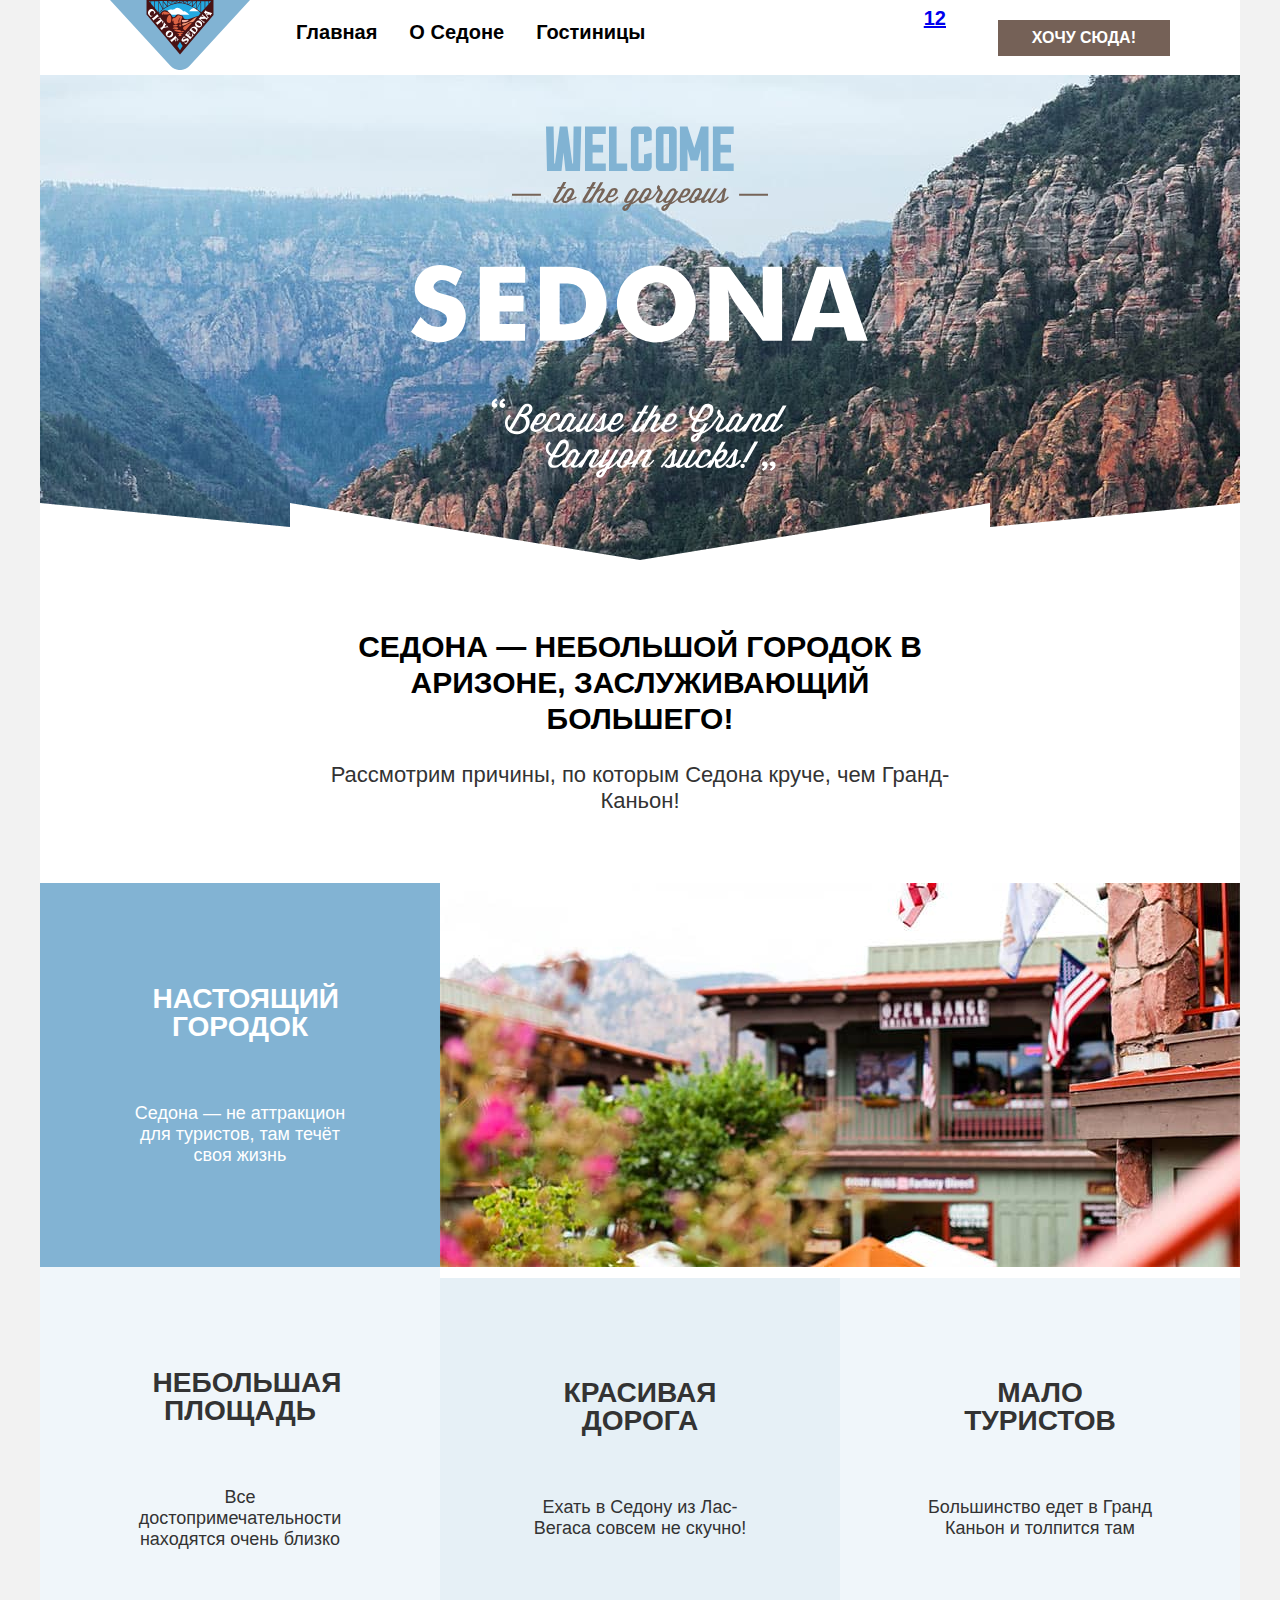
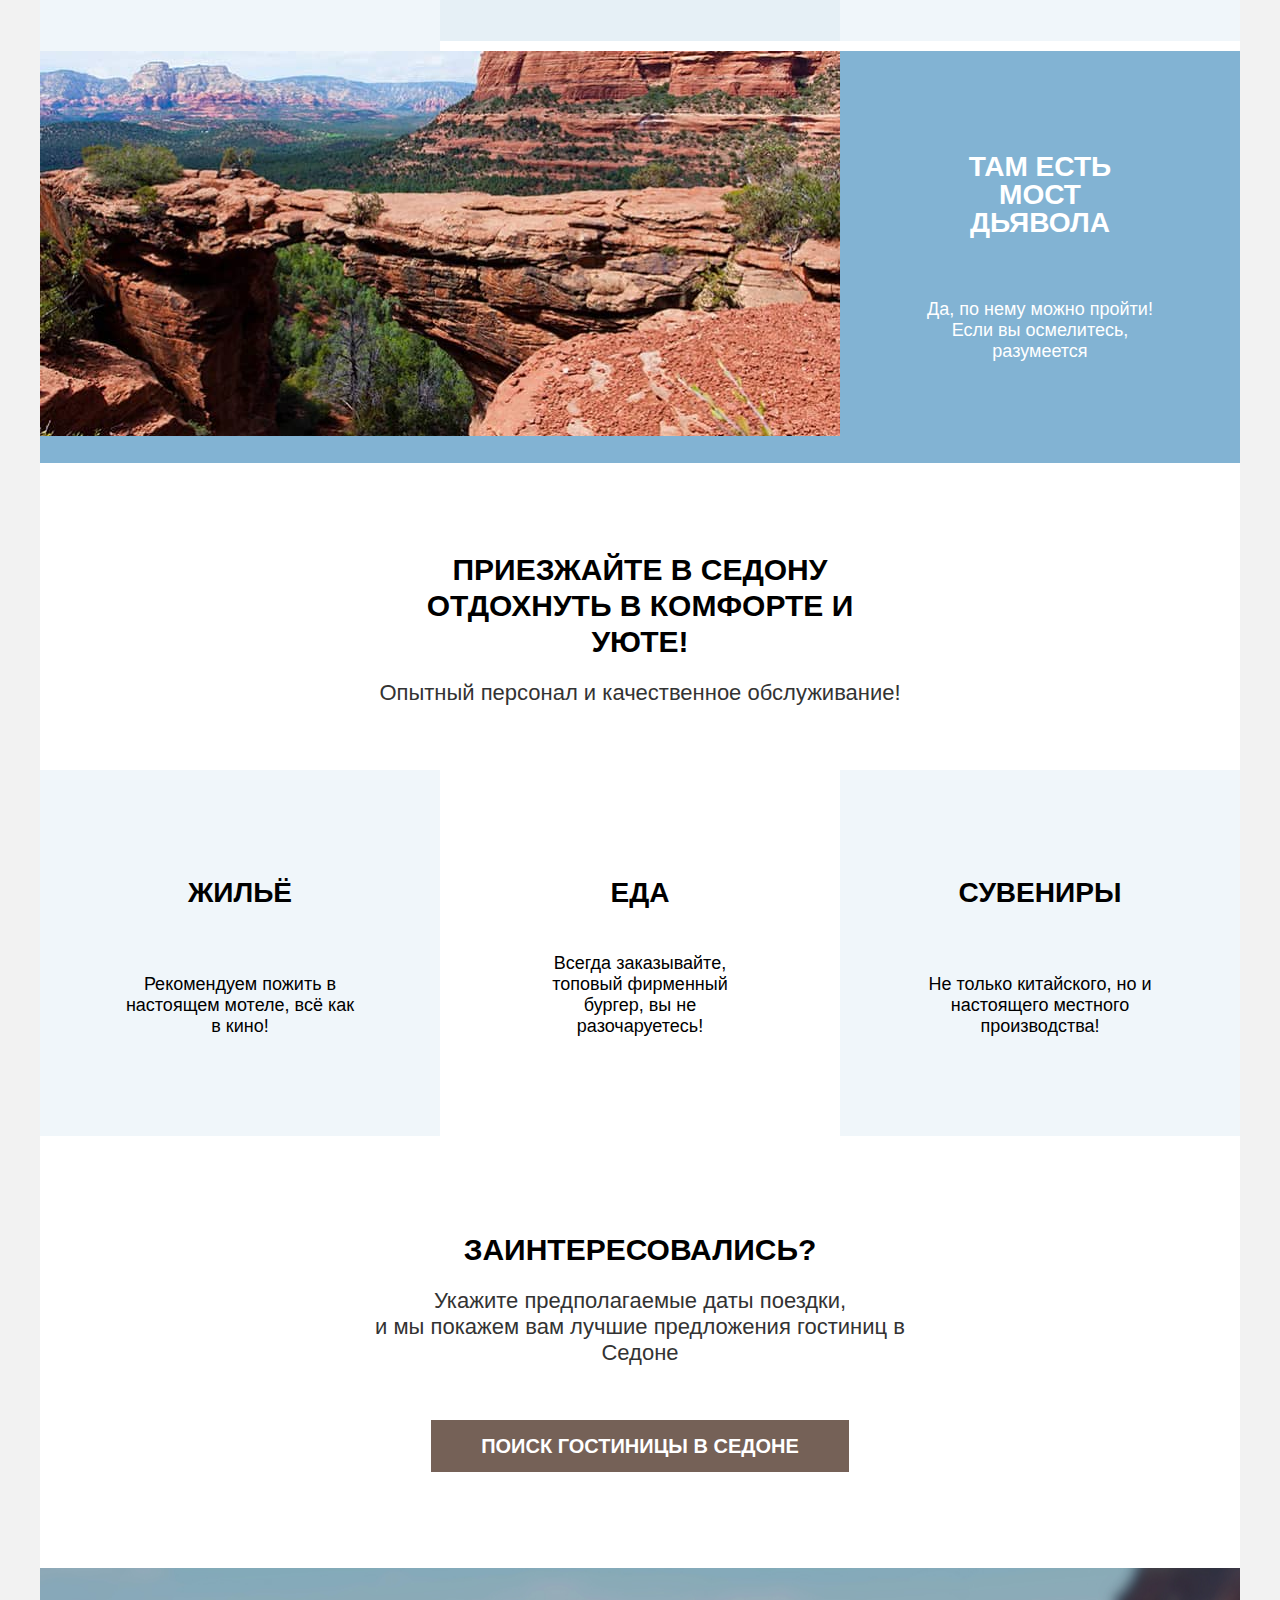
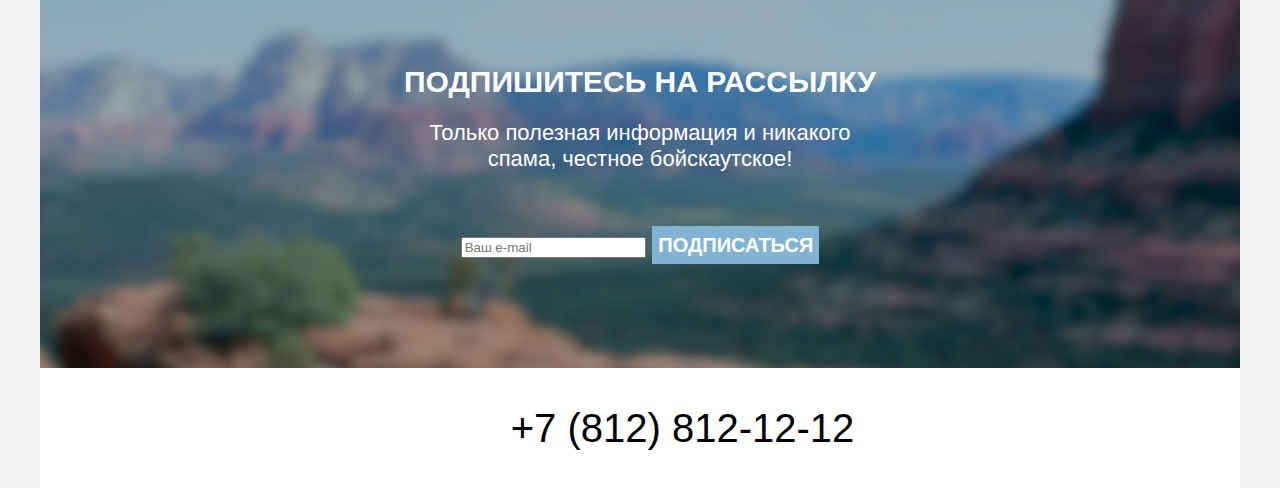
==== index.html @ e5ff4f3e "Добавляет сетки компонентов на главную страницу" ====
<!DOCTYPE html>
<html lang="ru">
  <head>
    <meta charset="utf-8">
    <title>Седона</title>
    <link rel="stylesheet" href="styles/styles.css">
  </head>
  <body>
    <div class="page-container">
      <header class="main-header" data-test="header">
        <nav class="navigation">
          <div class="pages-navigation">
            <a class="navigation-link header-logo">
              <img class="sedona-logo" src="images/logo.svg" width="140" height="70.05" alt="Логотип Седоны">
            </a>
            <ul class="navigation-list">
              <li class="navigation-item">
                <a class="navigation-link navigation-link-active">Главная</a>
              </li>
              <li class="navigation-item">
                <a class="navigation-link" href="#">О Седоне</a>
              </li>
              <li class="navigation-item">
                <a class="navigation-link navigation-link-active" href="catalog.html">Гостиницы</a>
              </li>
            </ul>
          </div>

          <div class="site-navigation">
            <div class="icons">
              <ul class="navigation-list navigation-user">
                <li cLass="navigation-item">
                  <a class="icons" href="#">
                    <span class="visually-hidden">Поиск</span>
                  </a>
                </li>
                <li cLass="navigation-item">
                  <a class="icons" href="#">
                    <span class="visually-hidden">Избранное</span>12
                  </a>
                </li>
              </ul>
            </div>

            <div class="link-button">
                <a class="navigation-link button" href="#">
                  Хочу сюда!
                </a>
            </div>
          </div>
        </nav>
      </header>

      <main class="main-container" data-test="main">
          <section class="hero" data-test="hero">
            <h1 class="visually-hidden">Сайт Седоны</h1>
            <img class="sedona-text" src="images/main-title.svg" width="458" height="352" alt="Welcome to the gorgeous Sedona, beacause the Grand Canyon sucks!">
          </section>
          <section class="advantages" data-test="advantages">
            <div class="preview">
              <h2 class="advertisement main-advertisement">Седона — небольшой городок в Аризоне, заслуживающий большего!</h2>
              <p class="article">Рассмотрим причины, по которым Седона круче, чем Гранд-Каньон!</p>
            </div>
            <ul class="advantages-list">
              <li class="advantages-list-item city-view">
                <div class="complex-block">
                    <h3>Настоящий городок</h3>
                    <p>Седона — не аттракцион для туристов, там течёт своя жизнь</p>
                </div>
                <img class="sedona-view" src="images/city-view.jpg" width="800" height="384" alt="Виды Седоны">
              </li>
              <li class="advantages-list-item square">
                  <h3>Небольшая площадь</h3>
                  <p>Все достопримечательности находятся очень близко</p>
              </li>
              <li class="advantages-list-item road">
                  <h3>Красивая дорога</h3>
                  <p>Ехать в Седону из Лас-Вегаса совсем не скучно!</p>
              </li>
              <li class="advantages-list-item tourists">
                  <h3>Мало туристов</h3>
                  <p>Большинство едет в Гранд Каньон и толпится там</p>
              </li>
              <li class="advantages-list-item devil-bridge">
                <div class="complex-block">
                  <h3>Там есть мост дьявола</h3>
                  <p>Да, по нему можно пройти! Если вы осмелитесь, разумеется</p>
                </div>
                  <img class="bridge" src="images/bridge.jpg" width="800" height="385" alt="Мост Дьявола в Седоне">
              </li>
            </ul>
          </section>

          <section class="recomendations">
            <h2 class="visually-hidden">Рекомендации</h2>
            <article class="announcement">
              <h2 class="advertisement invitation-advertisement">Приезжайте в Седону отдохнуть в комфорте и уюте!</h2>
              <p class="article">Опытный персонал и качественное обслуживание!</p>
            </article>
            <ul class="recomendations-list">
              <li class="recomendations-list-item house">
                <h3>Жильё</h3>
                <p>Рекомендуем пожить в настоящем мотеле, всё как в кино!</p>
              </li>
              <li class="recomendations-list-item food">
                <h3>Еда</h3>
                <p>Всегда заказывайте, топовый фирменный бургер, вы не разочаруетесь!</p>
              </li>
              <li class="recomendations-list-item souvenier">
                <h3>Сувениры</h3>
                <p>Не только китайского, но и настоящего местного производства!</p>
              </li>
            </ul>
          </section>
          <section class="search" data-test="search">
            <div class="hotels">
              <h2 class="advertisement hotels-advertisement">Заинтересовались?</h2>
              <p class="article hotels-article">Укажите предполагаемые даты поездки,<br>
                и мы покажем вам лучшие предложения гостиниц в Седоне</p>
            </div>
            <button class="hotels button" type="button">Поиск гостиницы в Седоне</button>
          </section>
      </main>

      <footer class="page-footer" data-test="footer">
        <div class="page-footer-container">
          <section class="main-subscription" data-test="subscribe">
              <div class="subscription-preview">
                <label for="subscribe">
                  <h2 class="action">Подпишитесь на рассылку</h2>
                  <p class="note">Только полезная информация и никакого спама, честное бойскаутское!</p>
                </label>
              </div>
              <form action="https://echo.htmlacademy.ru/" method="post">
                <input type="text" name="subscription" placeholder="Ваш e-mail" id="subscribe">
                <button class="button" type="submit">Подписаться</button>
              </form>
          </section>

          <div class="contacts-container">
            <section class="social">
              <h2 class="visually-hidden">Контакты</h2>
              <ul class="social-list">
                <li class="social-list-item">
                  <a class="social-link Vkontakte" href="https://vk.com/htmlacademy">
                    <span class="visually-hidden">Vkontakte</span>
                  </a>
                </li>
                <li class="social-list-item">
                  <a class="social-link Telegram" href="https://t.me/htmlacademy ">
                    <span class="visually-hidden">Telegram</span>
                  </a>
                </li>
                <li class="social-list-item">
                  <a class="social-link Youtube" href="https://www.youtube.com/user/htmlacademyru">
                    <span class="visually-hidden">Youtube</span>
                  </a>
                </li>
              </ul>
            </section>
            <section class="footer-contacts">
              <a class="footer-contact-phone" href="tel:+78128121212">+7 (812) 812-12-12</a>
            </section>
            <section class="logo">
              <a class="developer-logo" href="https://htmlacademy.ru/">
                <span class="visually-hidden">Переход на сайт разработчика</span>
              </a>
            </section>
          </div>
        </div>
      </footer>
    </div>
  </body>
</html>
---- styles/styles.css ----
@font-face {
    font-family: "PT Sans";
    font-style: normal;
    font-weight: 400;
    src: url(../fonts/ptsans-400.woff2);

    font-display: swap;
}

@font-face {
    font-family: "PT Sans";
    font-style: normal;
    font-weight: 700;
    src: url(../fonts/ptsans-700.woff2);

    font-display: swap;
}

html {
  height: 100%;
}

body {
    margin: 0;
    display: flex;
    flex-direction: column;
    min-height: 100%;
    font-family: "PT Sans", sans-serif;
    font-style: normal;
    font-weight: 400;
    font-size: 24px;
    line-height: 28px;

    color: #000000;
    background: #F2F2F2;
}

.visually-hidden {
  clip: rect(0 0 0 0);
  clip-path: inset(50%);
  height: 1px;
  overflow: hidden;
  position: absolute;
  white-space: nowrap;
  width: 1px;
}

.page-container {
  margin: 0 auto;
  width: 1200px;
  background-color: #FFFFFF;
}

.button {
  font-family: "PT Sans", sans-serif;

  color: #FFFFFF;
  font-size: 20px;
  line-height: 36px;
  font-weight: 700;
  font-style: normal;
  text-transform: uppercase;
  text-align: center;
  border: 0;
}

button[type="button"] {
  background-color: #756157;
  border: 0;
}

button[type="submit"] {
  background-color:#82B3D3;
  border: 0;
}

.main-header {
  font-weight: 700;
  font-size: 20px;
  line-height: 24px;
}

.navigation {
  display: flex;
  justify-content: space-between;
  padding: 0 70px;
  margin: 0;
  width: 1060px;
}

.navigation-link {
  display: block;
  padding: 20px 16px;
  color: #000000;
  text-decoration: none;
  text-align: center;
}

.pages-navigation {
  display: flex;
  justify-content: space-between;
  padding: 0;
  margin: 0;
}

.navigation-link.header-logo {
  display: block;
  padding: 0;
  margin-right: 30px;
}

.navigation-list {
  display: flex;
  justify-content: flex-start;
  flex-wrap: wrap;
  margin: 0;
  padding: 0;
  width: 450px;
  list-style-type: none;
}

.navigation-list.navigation-user {
  list-style-type: none;
  display: flex;
  justify-content: flex-end;
  flex-wrap: wrap;
  width: 176px;
  padding: 0;
  margin: 0;
}

.icons {
  min-width: 44px;
  min-height: 64px;
  padding: 0;
  margin: 0;
}

.site-navigation {
  display: flex;
  justify-content: space-between;
  align-items: center;
  width: 400px;
  padding: 0;
  margin: 0;
}

.navigation-link.button {
  display: block;
  margin: 0;
  color: #FFFFFF;
  font-size: 16px;
  line-height: 20px;
  background-color: #756157;
  padding: 8px 34px;
  list-style-type: none;
  border: 0;
}

.main-container {
  flex-grow: 1;
  margin: 0 auto;
  padding: 0;
}

.hero {
  background-color:#82B3D3;
  background: url("../images/hero-flag.png") no-repeat center bottom,
              url("../images/hero-background.jpg") no-repeat center;
  background-size: 100% auto;
  margin: 0;
  padding: 0;
  border: 0;
}

.sedona-text {
  display: block;
  padding: 51px 371px 82px;
}

.preview {
  display: flex;
  flex-direction: column;
  align-items: center;
  padding: 69px 0;
  margin: 0 auto;
  text-align: center;
}
.advertisement {
  font-size: 30px;
  font-weight: 700;
  line-height: 36px;
  text-transform: uppercase;
  text-align: center;
  display: block;
}

.main-advertisement {
  padding: 0;
  margin-top: 0;
  margin-bottom: 25px;
  width: 620px;
}

.article {
  color: #333333;
  font-size: 22px;
  line-height: 26px;
  margin: 0;
  padding: 0;
  width: 651px;
  display: block;
}


.advantages {
  margin: 0;
  padding: 0;
  text-align: center;
}

.advantages-list {
  list-style: none;
  padding: 0;
  margin: 0;
  display: flex;
  align-items: center;
  flex-wrap: wrap;
  align-content: stretch;
}

.advantages-list-item {
  display: block;
  padding: 101.5px 85px;
  width: 230px;
}

.advantages-list-item h3 {
  margin: 0 27.5px 62px;
  padding: 0;
  width: 175px;
}

.advantages-list-item p {
  margin: 0;
  padding: 0;
}

.sedona-view {
  display: block;
  margin: 0;
  padding: 0;
}

.city-view {
  display: flex;
  width: 100%;
  margin: 0;
  padding: 0;
  align-items: stretch;
}

.complex-block {
  padding: 101.5px 85px;
  width: 230px;
}

.bridge {
  display: block;
  margin: 0;
  padding: 0;
}

.devil-bridge {
  width: 100%;
  display: flex;
  flex-direction: row-reverse;
  margin: 0;
  padding: 0;
  align-items: stretch;
}

.advantages-list-item {
  color: #FFFFFF;
  background-color: #82B3D3;
}

.advantages-list-item h3,
.recomendations-list-item h3 {
  font-weight: 700;
  text-transform: uppercase;
}

.advantages-list p,
.recomendations-list p {
  font-size: 18px;
  line-height: 21px;
}

.recomendations-list {
  display: flex;
  justify-content: center;
  flex-wrap: wrap;
  padding: 0;
  margin: 0;
  list-style-type: none;
  text-align: center;
}

.recomendations-list-item {
  display: flex;
  flex-direction: column;
  justify-content: space-between;
  width: 230px;
  padding: 81px 85px;
  margin: 0 auto;
}

.square,
.tourists {
  background-color: rgba(131, 179, 211, 0.12);
  color: #333333;
}

.road {
  background-color: rgba(131, 179, 211, 0.2);
  color: #333333;
}

.announcement,
.search {
  text-align: center;
}

 .recomendations .announcement {
  display: flex;
  flex-direction: column;
  align-items: center;
  padding: 64px 0;
  margin: 0;
 }

 .invitation-advertisement {
  width: 505px;
  margin-bottom: 20px;
 }


.house,
.souvenier {
  background: rgba(131, 179, 211, 0.12);
}

.search {
  display: flex;
  flex-wrap: wrap;
  flex-direction: column;
  align-items: center;
  width: 592px;
  padding: 96px 304px;
  margin: 0;
}

.hotels {
  display: flex;
  flex-wrap: wrap;
  flex-direction: column;
  justify-content: space-between;
  align-items: center;
  margin-bottom: 54px;
}

.hotels-advertisement {
  margin: 0 0 20px;
  padding: 0;
}

.hotels-article {
  width: 592px;
}

.hotels.button {
  display: block;
  padding: 8px 50px;
  margin: 0;
  border: 0;
}

input ::placeholder {
  font-size: 18px;
  line-height: 24px;
  opacity: 60%;
}

.social-link,
.developer-logo {
  color: #000000;
  text-decoration: none;
}

.main-subscription {
  color: #FFFFFF;
  text-align: center;
  background-image: url(../images/subscribe.jpg);
  background-size: 100% auto;
  background-color: #82B3D3;
    background-position: center;
    background-repeat: no-repeat;
    background-attachment: scroll;
  display: flex;
  flex-direction: column;
  justify-content: space-between;
  align-items: center;
  padding: 96px 258px 104px;
  width: 684px;
}

.subscription-preview {
  width: 475px;
  display: flex;
  flex-direction: column;
  align-items: center;
  justify-content: space-between;
  padding: 0;
  margin-bottom: 54px;
}

.main-subscription .action {
  font-size: 30px;
  font-weight: 700;
  line-height: 36px;
  text-transform: uppercase;
  margin-top: 0;
  margin-bottom: 20px;
  padding: 0;
}

.main-subscription .note {
  font-size: 22px;
  line-height: 26px;
  margin: 0;
  padding: 0;
}

.contacts-container {
  display: flex;
  justify-content: space-between;
  align-items: center;
  width: 1060px;
  padding: 0;
  margin: 40px 70px;
}

.social-list-item {
  min-width: 47.33px;
  min-height: 40px;
}

.social-list {
  list-style-type: none;
  display: flex;
  width: 200px;
  justify-content: flex-start;
  padding: 0;
  margin: 0;
}

.footer-contact-phone {
  color: #000000;
  text-decoration: none;
  font-size: 40px;
  line-height: 40px;
  text-align: center;
}

.developer-logo {
  display: block;
  min-width: 115px;
  min-height: 33px;
  margin: 0;
  padding: 0;
  list-style-type: none;
}

.main-head {
  background-image: url(../images/filters.jpg);
  background-size: 100% auto;
    background-position: center;
    background-repeat: no-repeat;
    background-attachment: scroll;
  background-color: #82B3D3;
  color: #FFFFFF;
}

.content {
  margin: 35px 70px 70px 70px;
}

.catalog-title {
font-weight: 700;
font-size: 60px;
line-height: 78px;
}

.breadcrumbs-link {
  color:#FFFFFF;
  font-size: 16px;
  line-height: 21px;
  text-decoration: none;
}

.general-filters-container {
  display: flex;
  flex-direction: row;
  margin: 0;
  padding: 0;
  justify-content: space-between;
  flex-wrap: wrap;
}

.filters-container {
  display: flex;
  flex-direction: row;
  margin: 0;
  padding: 0;
  justify-content: space-between;
  flex-wrap: wrap;
}

.infrastructure,
.house-filter {
  width: 150.43px;
}

.costs {
  width: 549px;
}

.costs-filter {
  width: 288px;
  display: flex;
  flex-direction: column;
  align-items: start;
}

.catalog-filter-title {
  font-weight: 700;
  font-size: 20px;
  line-height: 24px;
  text-align: left;
}

.checkbox-list,
.radio-list {
  font-size: 18px;
  line-height: 23px;
}

.cost {
  font-weight: 700;
  font-size: 18px;
  line-height: 24px;
}

.filter-buttons {
  width: 191px;
  display: flex;
  flex-direction: column;
  padding: 32px;
}

.button.apply {
  background-color: #82B3D3;
}

.button [type="reset"] {
  border: none;
  background: transparent;
}

.catalog-header-container {
  width: 1060px;
  display: flex;
  justify-content: space-between;
  margin: 0 auto;
}

.sorting-container {
  display: flex;
  width: 522px;
  justify-content: space-between;
}

.sorting {
  font-size: 18px;
  line-height: 21px;
}

.sorting-view-button button {
  background-color:#FFFFFF;
}

.product-card-container {
  width: 1060px;
  margin: 0 auto;
}

.product-card {
  width: 340;
  border: #E6E6E6 solid 1px;
}

.product-list {
 display: flex;
 justify-content: space-between;
 flex-wrap: wrap;
 margin: 0 auto;
}

.pagination {
  list-style: none;
  width: 1060px;
  margin: 0 auto;
  display: flex;
  justify-content: flex-start;
}

.pagination-item {
  width: 60px;
  margin-right: 8px;
}

.product-card-title {
  font-weight: 700;
  font-size: 24px;
  line-height: 28px;
  text-align: left;
}

.type {
  color:#333333;
  font-size: 18px;
  line-height: 21px;
  text-align: left;
}

.hotel-cost {
  color:#333333;
  font-size: 18px;
  line-height: 21px;
  text-align: right;
}

.favorite {
  color:#FFFFFF;
  font-weight: inherit;
  font-size: 16px;
  line-height: 20px;
  background-color: #82B3D3;
}

.favorite.added {
  background-color: #7DB54F;
}

.product-card .more {
  color:#FFFFFF;
  text-decoration: none;
  font-weight: inherit;
  font-size: 16px;
  line-height: 20px;
  background-color: #756157;
}

.rating {
  color:#333333;
  font-size: 16px;
  line-height: 20px;
  background-color: #F2F2F2;
}

.pagination {
  background:#FFFFFF;
}

.pagination-link {
  color: #ffffff;
  background-color: #82B3D3;
  text-decoration: none;
  font-size: 20px;
  line-height: 36px;
  font-weight: 700;
}

.pagination-current,
.pagination-link.disabled {
  color:#000000;
  background: #F2F2F2;
}

.main-subscription.catalog {
  background-image: none;
  background-color: inherit;
  color: #000000;
}
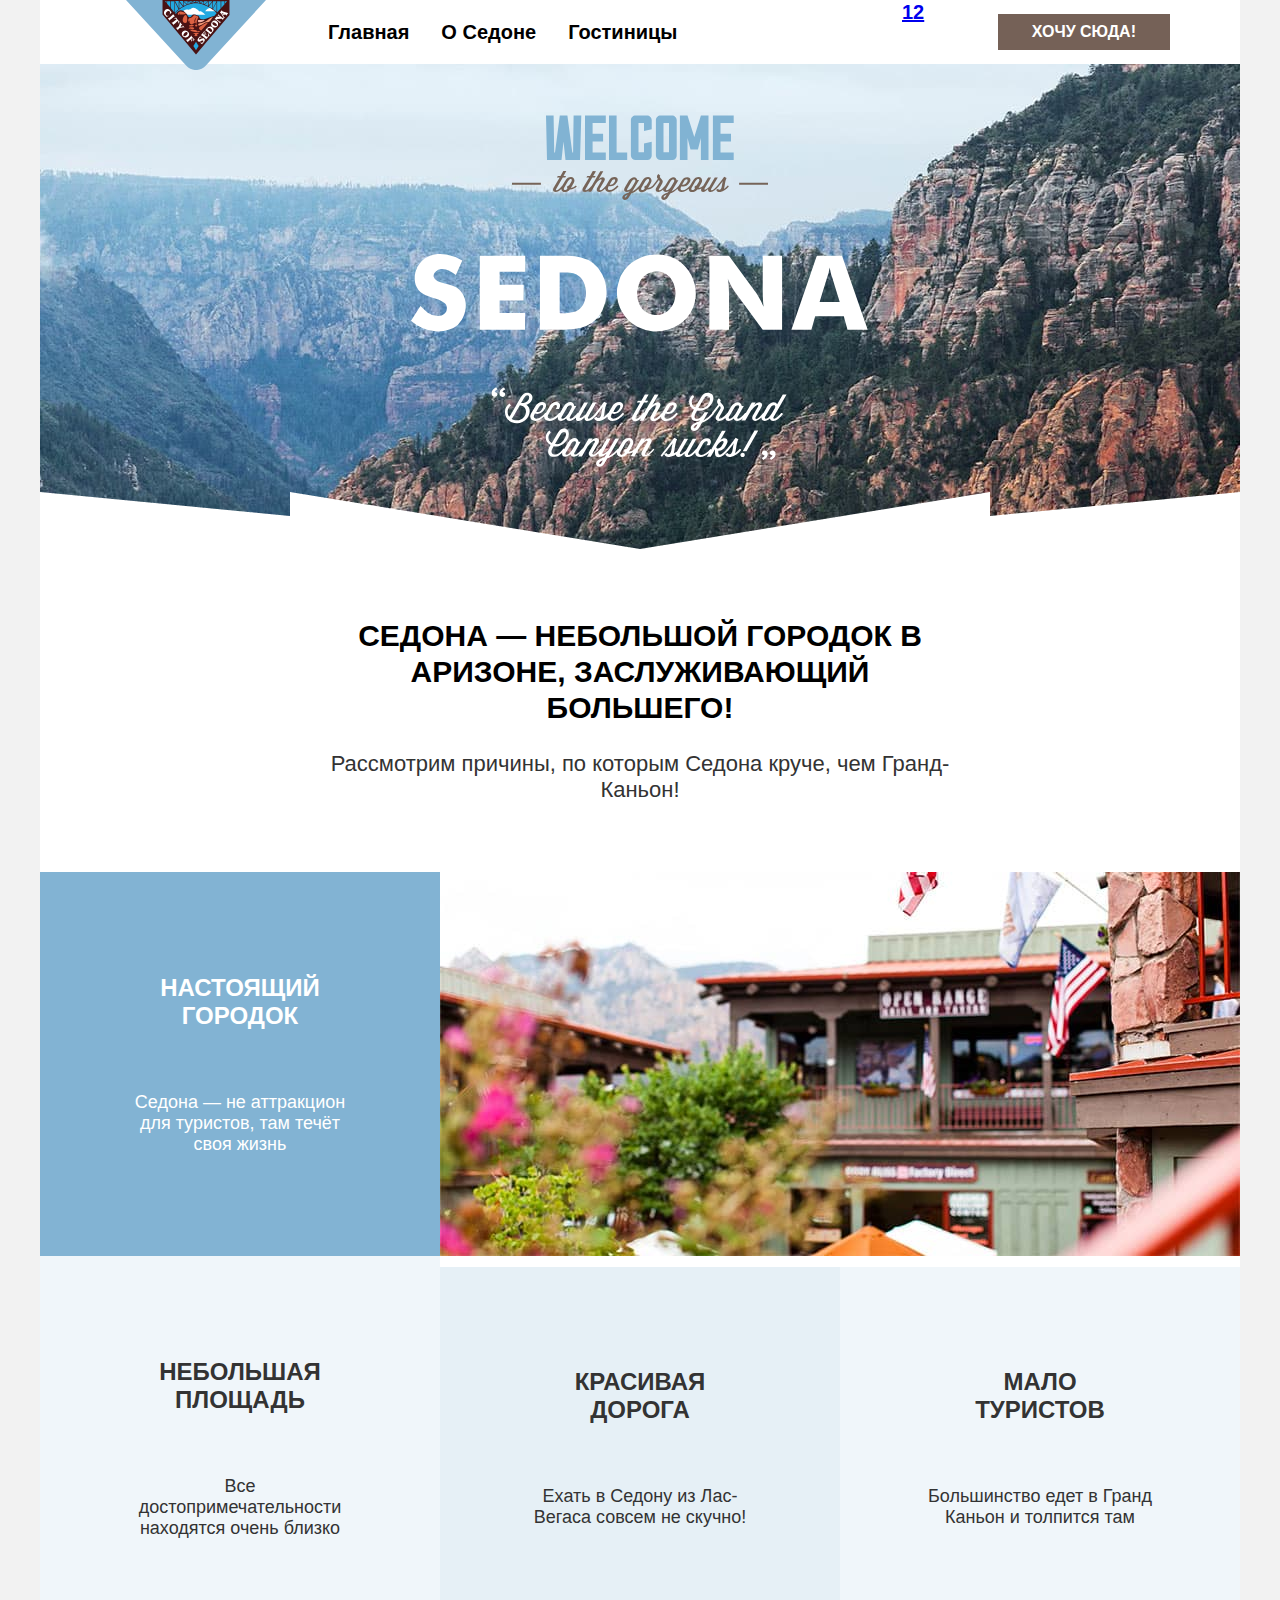
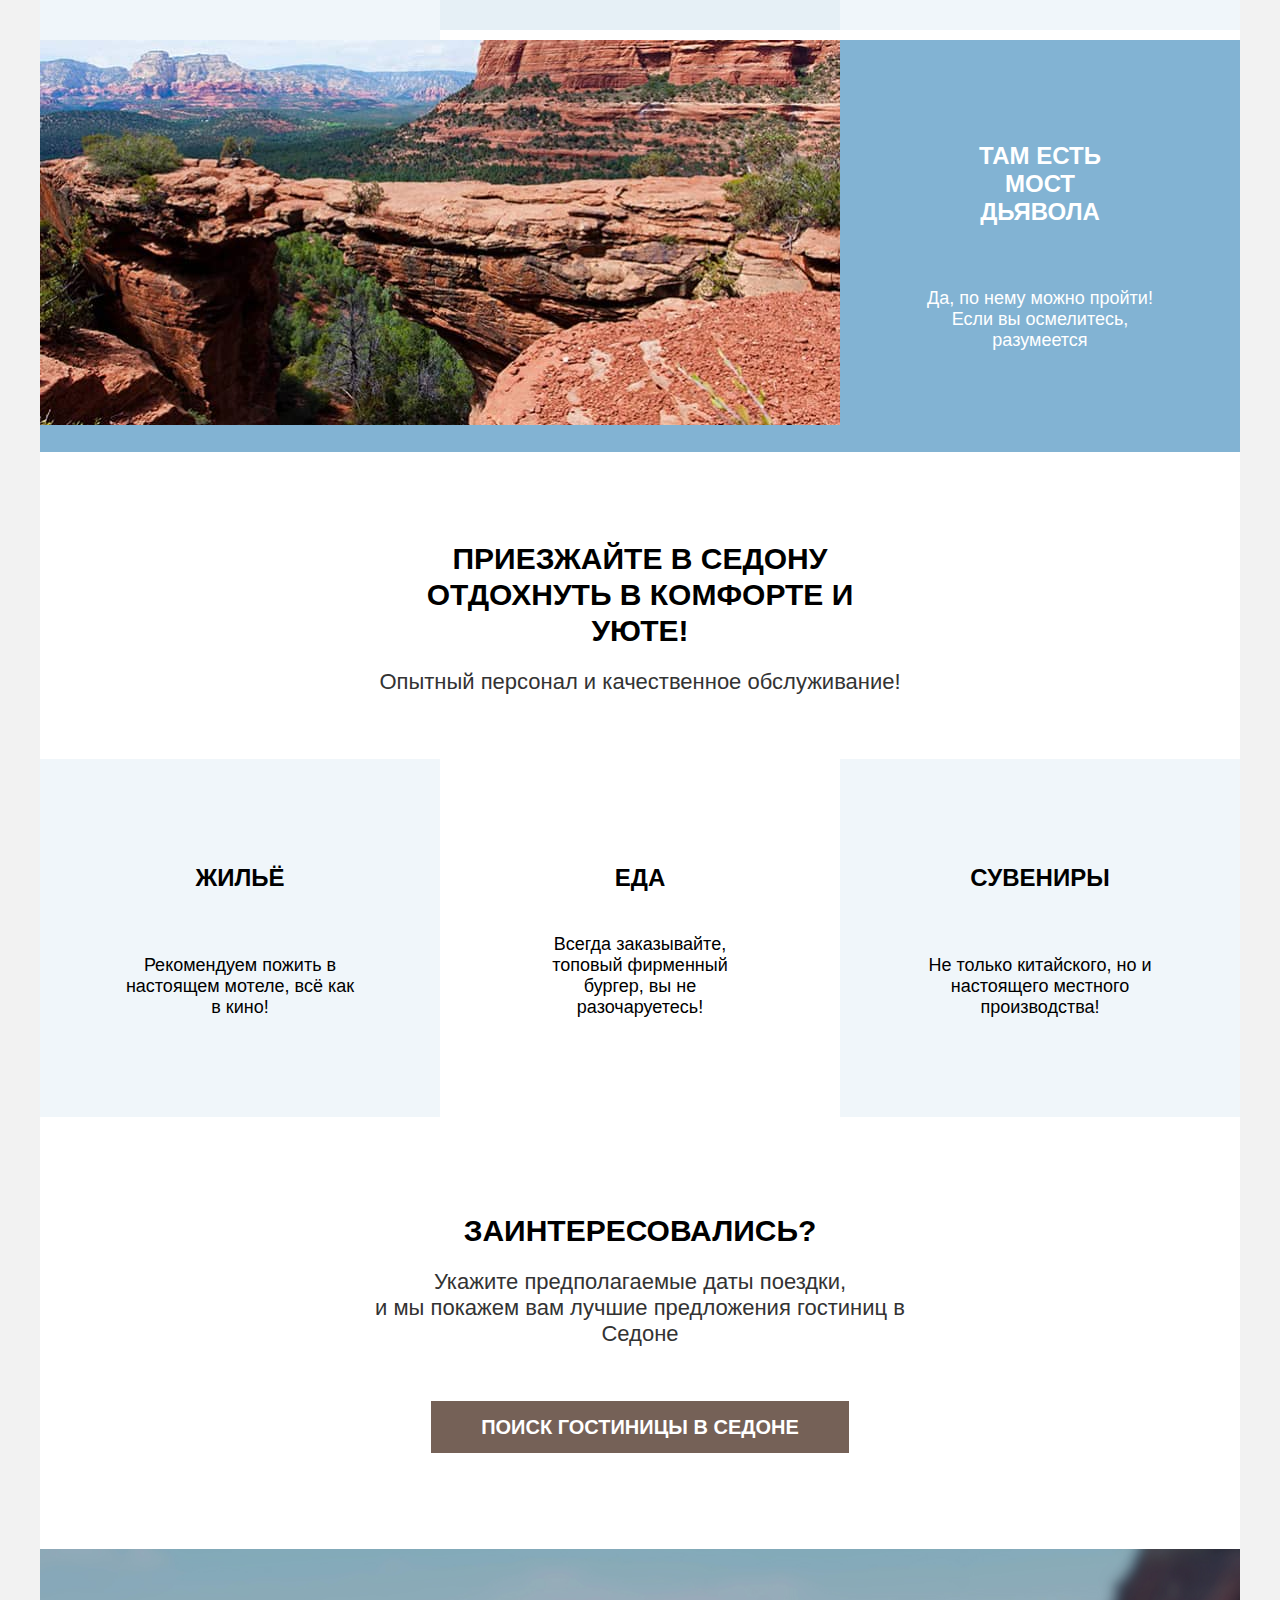
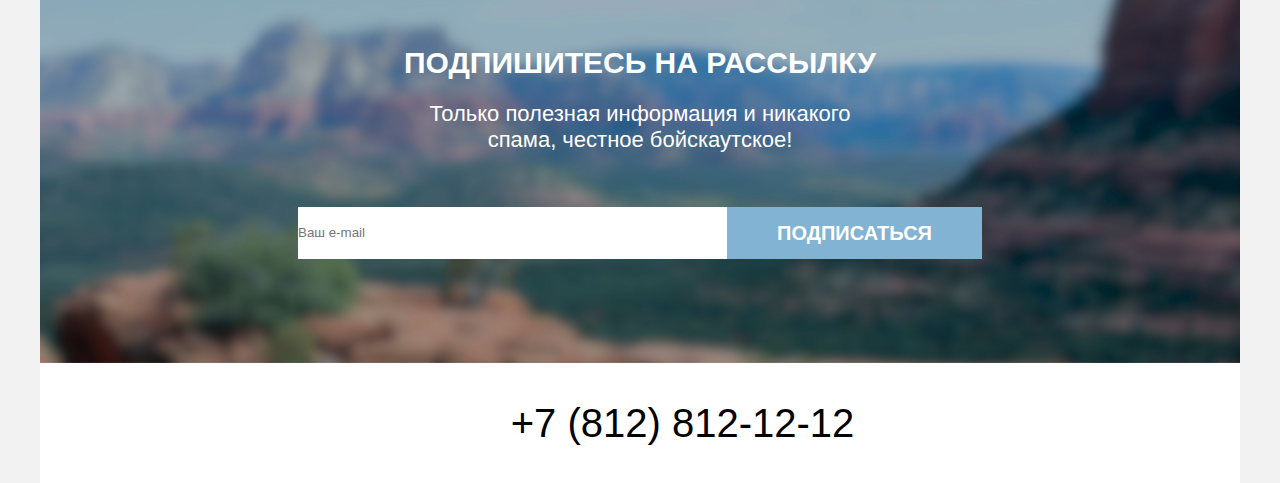
==== commit da789e91: "Добавляет изменения в форму подписки" ====
--- a/index.html
+++ b/index.html
@@ -21,13 +21,12 @@
                 <a class="navigation-link" href="#">О Седоне</a>
               </li>
               <li class="navigation-item">
-                <a class="navigation-link navigation-link-active" href="catalog.html">Гостиницы</a>
+                <a class="navigation-link" href="catalog.html">Гостиницы</a>
               </li>
             </ul>
           </div>
 
           <div class="site-navigation">
-            <div class="icons">
               <ul class="navigation-list navigation-user">
                 <li cLass="navigation-item">
                   <a class="icons" href="#">
@@ -40,7 +39,6 @@
                   </a>
                 </li>
               </ul>
-            </div>
 
             <div class="link-button">
                 <a class="navigation-link button" href="#">
@@ -83,7 +81,8 @@
               </li>
               <li class="advantages-list-item devil-bridge">
                 <div class="complex-block">
-                  <h3>Там есть мост дьявола</h3>
+                  <h3>Там есть <br>
+                    мост дьявола</h3>
                   <p>Да, по нему можно пройти! Если вы осмелитесь, разумеется</p>
                 </div>
                   <img class="bridge" src="images/bridge.jpg" width="800" height="385" alt="Мост Дьявола в Седоне">
@@ -131,9 +130,9 @@
                   <p class="note">Только полезная информация и никакого спама, честное бойскаутское!</p>
                 </label>
               </div>
-              <form action="https://echo.htmlacademy.ru/" method="post">
+              <form class="subscription-form" action="https://echo.htmlacademy.ru/" method="post">
                 <input type="text" name="subscription" placeholder="Ваш e-mail" id="subscribe">
-                <button class="button" type="submit">Подписаться</button>
+                <button class="subscription button" type="submit">Подписаться</button>
               </form>
           </section>
 
--- a/styles/styles.css
+++ b/styles/styles.css
@@ -89,8 +89,7 @@
 }
 
 .navigation-link {
-  display: block;
-  padding: 20px 16px;
+  padding: 0px 16px;
   color: #000000;
   text-decoration: none;
   text-align: center;
@@ -103,16 +102,18 @@
   margin: 0;
 }
 
-.navigation-link.header-logo {
+.navigation-link.header-logo img {
   display: block;
   padding: 0;
   margin-right: 30px;
+  margin-bottom: -6px;
+  position: relative;
 }
 
 .navigation-list {
   display: flex;
-  justify-content: flex-start;
   flex-wrap: wrap;
+  align-items: center;
   margin: 0;
   padding: 0;
   width: 450px;
@@ -130,6 +131,7 @@
 }
 
 .icons {
+  display: block;
   min-width: 44px;
   min-height: 64px;
   padding: 0;
@@ -144,6 +146,7 @@
   padding: 0;
   margin: 0;
 }
+
 
 .navigation-link.button {
   display: block;
@@ -176,6 +179,7 @@
 .sedona-text {
   display: block;
   padding: 51px 371px 82px;
+  margin: 0;
 }
 
 .preview {
@@ -287,6 +291,8 @@
 
 .advantages-list-item h3,
 .recomendations-list-item h3 {
+  font-size: 24px;
+  line-height: 28px;
   font-weight: 700;
   text-transform: uppercase;
 }
@@ -391,13 +397,6 @@
   line-height: 24px;
   opacity: 60%;
 }
-
-.social-link,
-.developer-logo {
-  color: #000000;
-  text-decoration: none;
-}
-
 .main-subscription {
   color: #FFFFFF;
   text-align: center;
@@ -442,6 +441,25 @@
   padding: 0;
 }
 
+.subscription-form {
+  display: flex;
+  width: 684px;
+  justify-content: stretch;
+}
+
+input[type="text"] {
+  width: 452px;
+  padding: 0;
+  margin: 0;
+  border: none;
+}
+
+.subscription.button {
+  padding: 8px 50px;
+}
+
+
+
 .contacts-container {
   display: flex;
   justify-content: space-between;
@@ -471,6 +489,12 @@
   font-size: 40px;
   line-height: 40px;
   text-align: center;
+}
+
+.social-link,
+.developer-logo {
+  color: #000000;
+  text-decoration: none;
 }
 
 .developer-logo {
@@ -500,6 +524,15 @@
 font-weight: 700;
 font-size: 60px;
 line-height: 78px;
+padding-top: 35px;
+margin: 0;
+}
+
+.breadcrumbs {
+  display: flex;
+  list-style-type: none;
+  margin-top: 8px;
+  padding: 0;
 }
 
 .breadcrumbs-link {
@@ -507,6 +540,9 @@
   font-size: 16px;
   line-height: 21px;
   text-decoration: none;
+  display: block;
+  margin: 0;
+  padding: 0;
 }
 
 .general-filters-container {
@@ -582,12 +618,27 @@
   width: 1060px;
   display: flex;
   justify-content: space-between;
-  margin: 0 auto;
+  margin: 50px 70px 40px;
+  padding: 0;
+}
+
+.catalog-header-container h2 {
+  margin: 0;
+  padding: 0;
 }
 
 .sorting-container {
   display: flex;
   width: 522px;
+  justify-content: space-between;
+}
+
+.sorting-view-list {
+  list-style-type: none;
+  display: flex;
+  margin: 0;
+  padding: 0;
+  width: 160px;
   justify-content: space-between;
 }
 
@@ -596,41 +647,44 @@
   line-height: 21px;
 }
 
+.sorting-view-button {
+  min-width: 48px;
+  min-height: 48px;
+}
+
 .sorting-view-button button {
   background-color:#FFFFFF;
 }
 
-.product-card-container {
-  width: 1060px;
-  margin: 0 auto;
-}
-
 .product-card {
+  display: grid;
+  grid-template-columns: 140px 140px;
+  grid-template-rows: auto auto auto auto auto;
+  gap: 16px 20px;
+  padding: 20px;
   width: 340;
   border: #E6E6E6 solid 1px;
+  list-style-type: none;
 }
 
 .product-list {
- display: flex;
- justify-content: space-between;
- flex-wrap: wrap;
- margin: 0 auto;
-}
-
-.pagination {
-  list-style: none;
-  width: 1060px;
-  margin: 0 auto;
-  display: flex;
-  justify-content: flex-start;
-}
-
-.pagination-item {
-  width: 60px;
-  margin-right: 8px;
+ display: grid;
+ grid-template-columns: 340px 340px 340px;
+ grid-template-rows: auto auto;
+ gap: 20px 20px;
+ margin: 0 70px 80px;
+ padding: 0;
+}
+
+.hotel {
+  display: block;
+  grid-column: 1 / -1;
 }
 
 .product-card-title {
+  grid-column: 1 / -1;
+  padding: 0;
+  margin: 0;
   font-weight: 700;
   font-size: 24px;
   line-height: 28px;
@@ -638,6 +692,8 @@
 }
 
 .type {
+  padding: 0;
+  margin: 0;
   color:#333333;
   font-size: 18px;
   line-height: 21px;
@@ -652,11 +708,16 @@
 }
 
 .favorite {
+  display: block;
+  padding: 8px 0;
+  margin: 0;
   color:#FFFFFF;
-  font-weight: inherit;
+  font-weight: 700;
+  font-family: inherit;
   font-size: 16px;
   line-height: 20px;
   background-color: #82B3D3;
+  text-transform: uppercase;
 }
 
 .favorite.added {
@@ -664,15 +725,24 @@
 }
 
 .product-card .more {
+  display: block;
+  padding: 8px 0;
+  margin: 0;
+  font-weight: 700;
+  font-family: inherit;
   color:#FFFFFF;
   text-decoration: none;
-  font-weight: inherit;
   font-size: 16px;
   line-height: 20px;
   background-color: #756157;
 }
 
 .rating {
+  text-transform: uppercase;
+  display: block;
+  padding: 8px 0;
+  margin: 0;
+  text-align: center;
   color:#333333;
   font-size: 16px;
   line-height: 20px;
@@ -680,7 +750,15 @@
 }
 
 .pagination {
-  background:#FFFFFF;
+  list-style: none;
+  margin: 0 70px 60px;
+  padding: 0;
+  display: flex;
+  justify-content: flex-start;
+}
+
+.pagination-item:not(:last-child) {
+  margin-right: 8px;
 }
 
 .pagination-link {
@@ -690,6 +768,11 @@
   font-size: 20px;
   line-height: 36px;
   font-weight: 700;
+  display: block;
+  width: 60px;
+  height: 60px;
+  box-sizing: border-box;
+  padding: 11.36px 24.55px 12.64px 23.45px ;
 }
 
 .pagination-current,
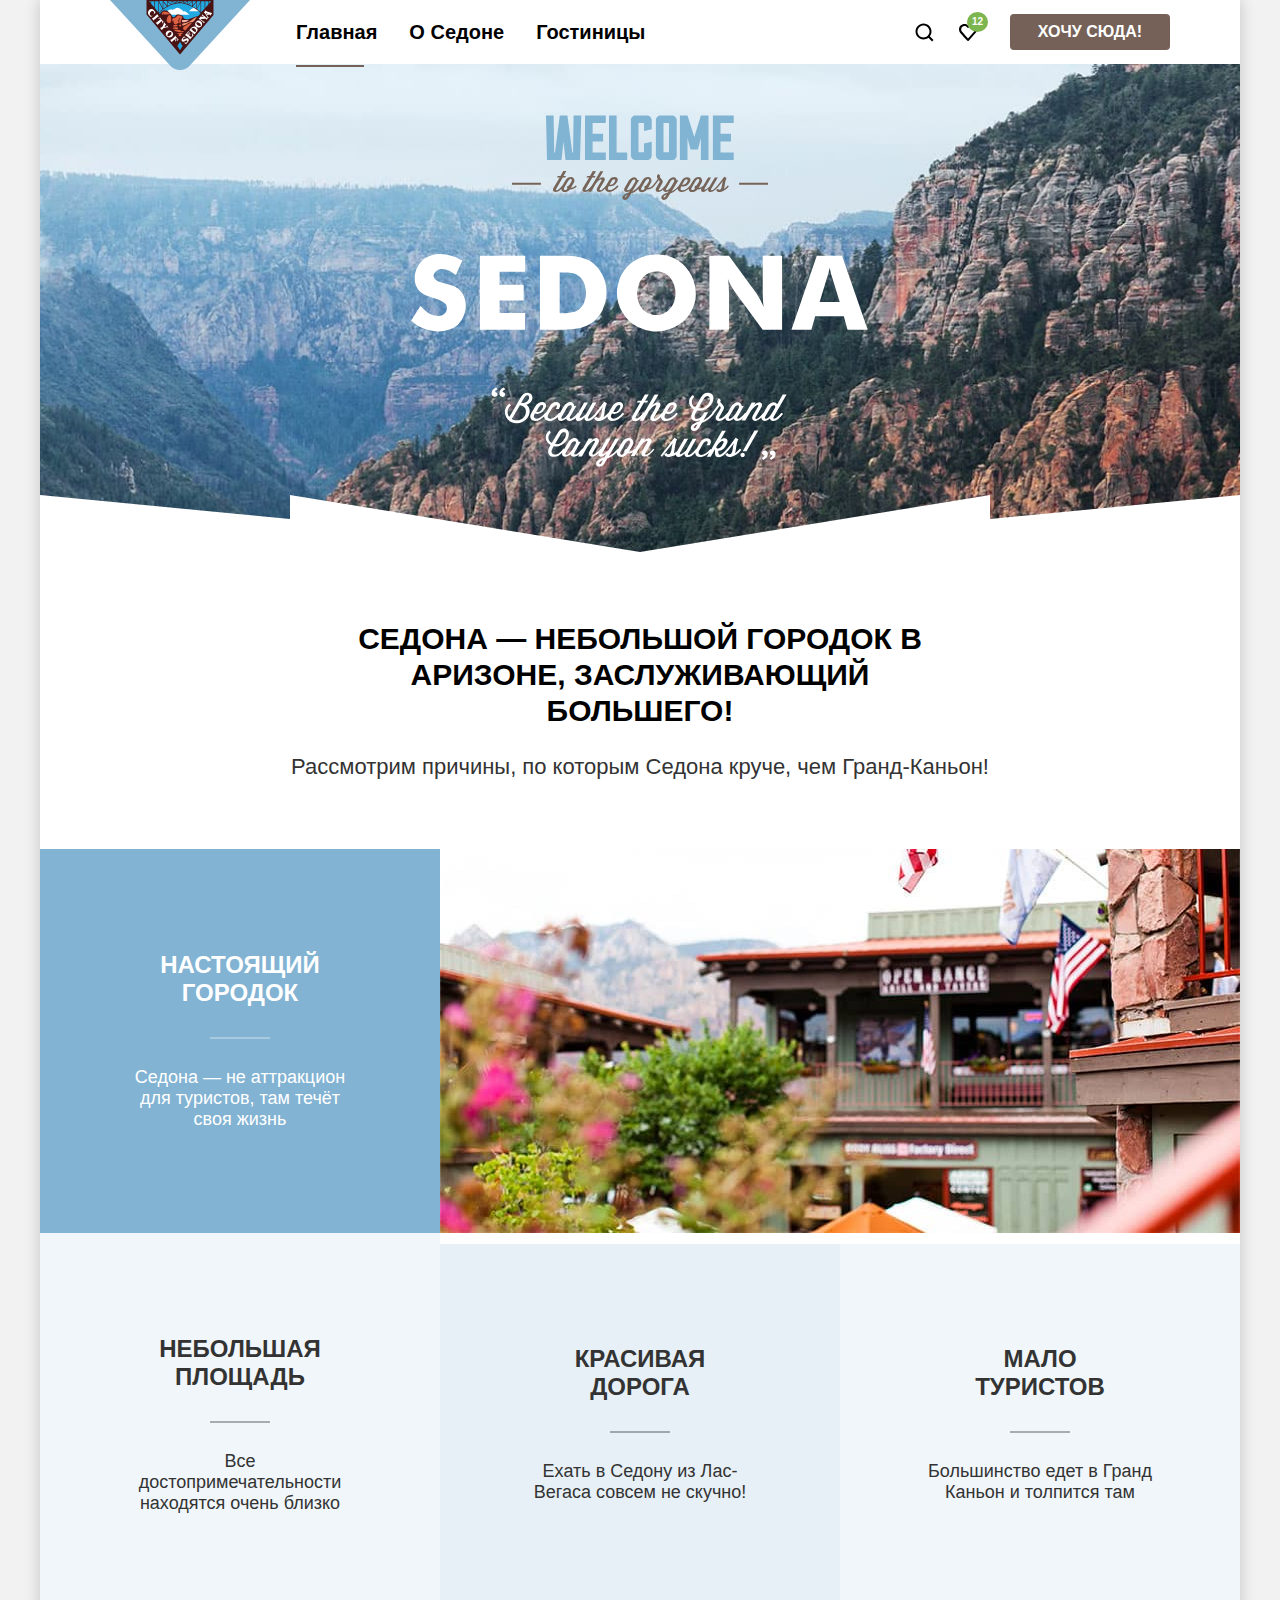
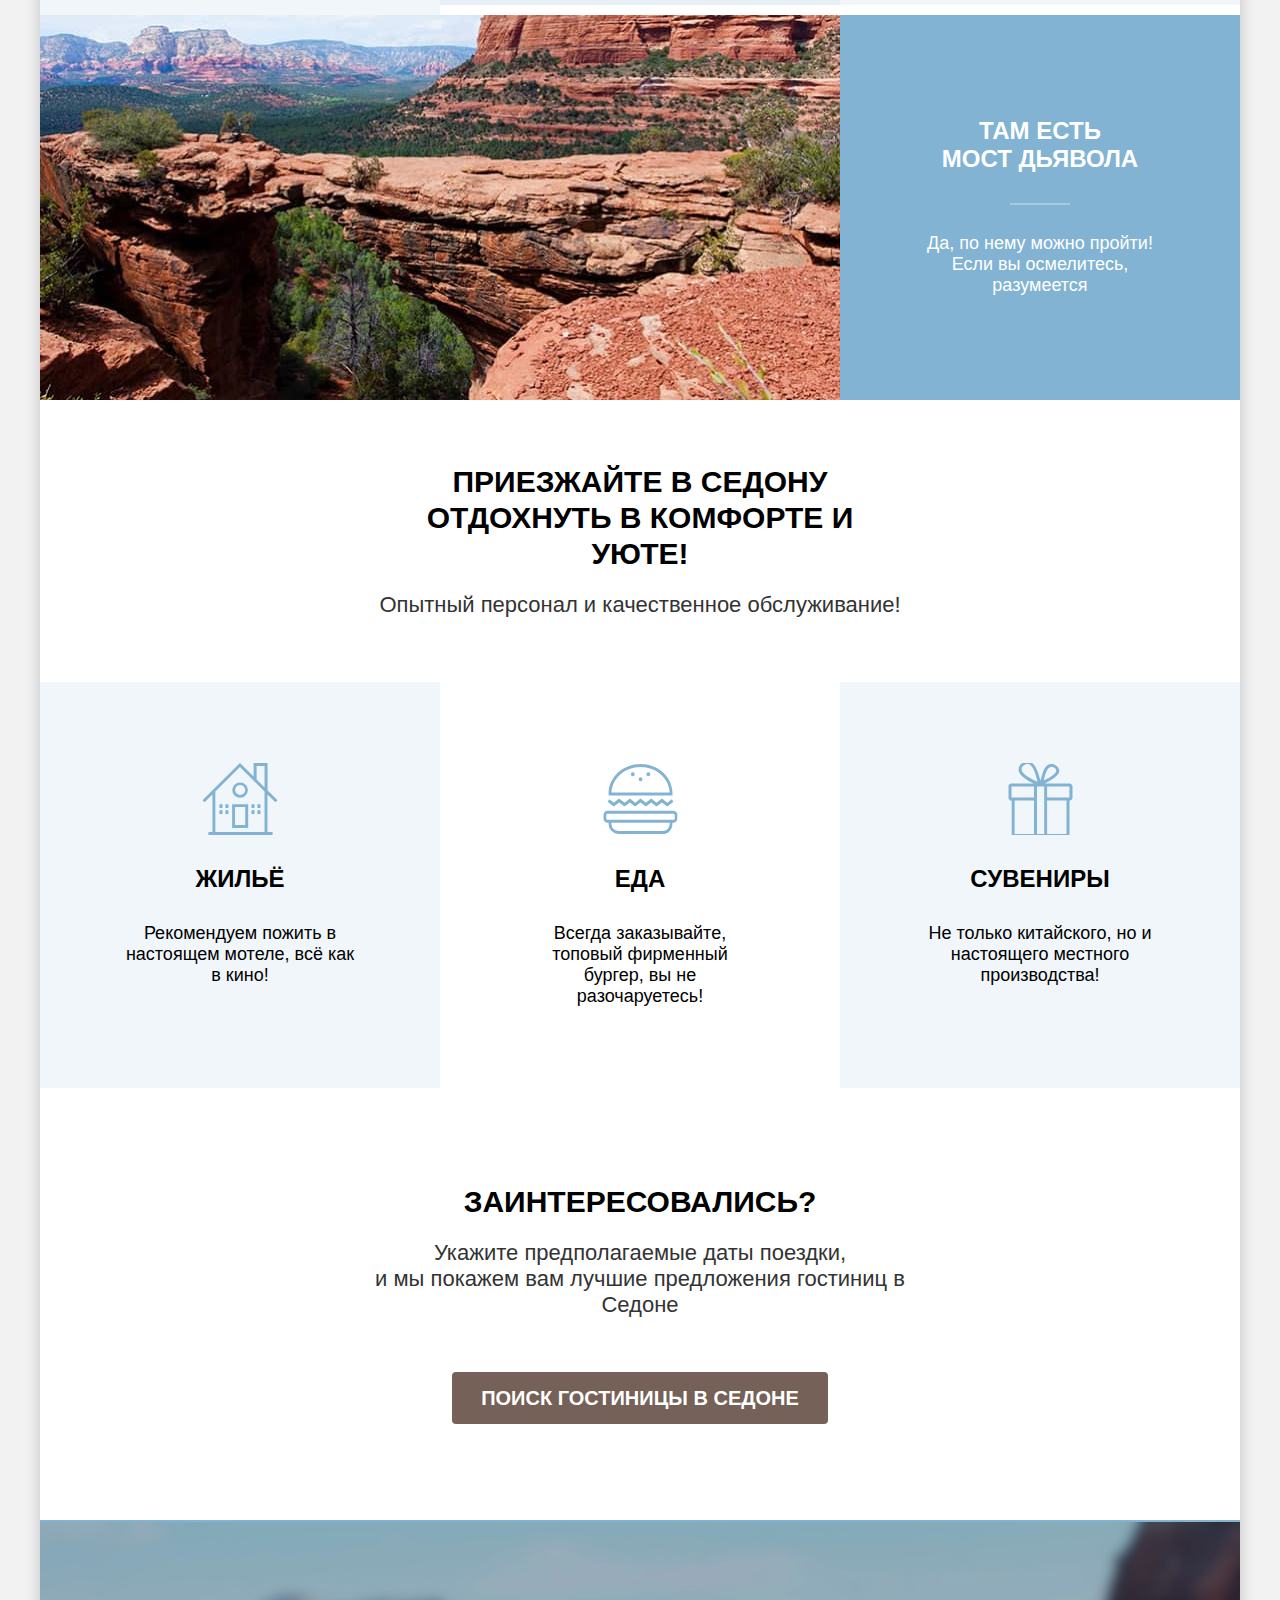
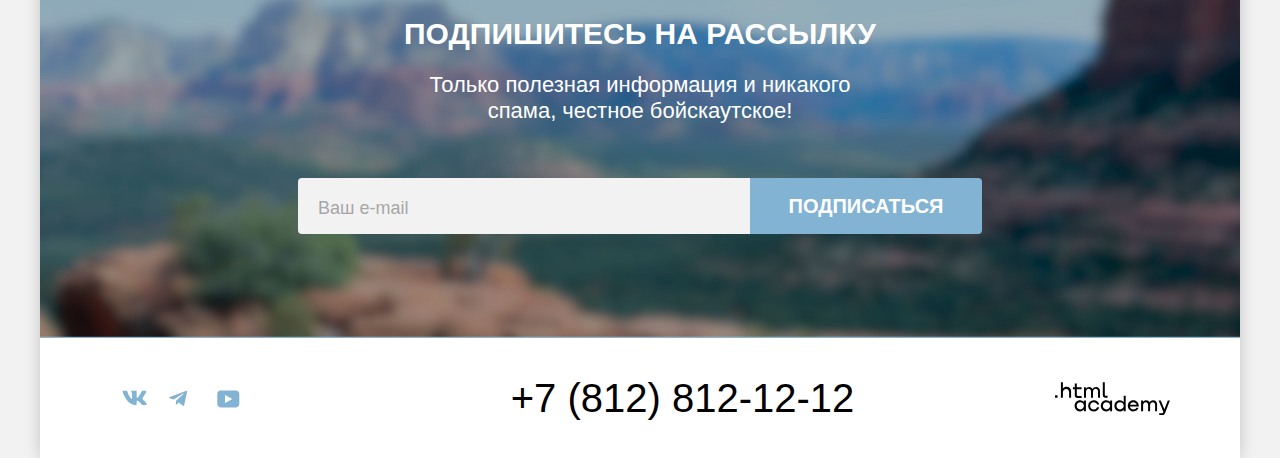
==== commit 90ab583e: "Правки в фильтрах" ====
--- a/index.html
+++ b/index.html
@@ -30,21 +30,19 @@
               <ul class="navigation-list navigation-user">
                 <li cLass="navigation-item">
                   <a class="icons" href="#">
+                    <svg class="navigation-icon" aria-hidden="true" focusable="false"
+                    xmlns="http://www.w3.org/2000/svg" width="20" height="20" fill="none" viewBox="0 0 20 20"><path fill="#000" d="m19.5 18.008-3.7-3.68c1-1.292 1.7-2.983 1.7-4.872 0-4.376-3.6-7.956-8-7.956s-8 3.68-8 8.055c0 4.376 3.6 7.956 8 7.956 1.8 0 3.5-.597 4.9-1.69l3.7 3.679 1.4-1.492Zm-10-2.486c-3.3 0-6-2.685-6-5.967 0-3.282 2.7-5.967 6-5.967s6 2.685 6 5.967c0 3.282-2.7 5.967-6 5.967Z"/></svg>
                     <span class="visually-hidden">Поиск</span>
                   </a>
                 </li>
                 <li cLass="navigation-item">
                   <a class="icons" href="#">
-                    <span class="visually-hidden">Избранное</span>12
+                    <span class="visually-hidden">Избранное</span><span class="likes-number">12</span>
+                    <svg class="navigation-icon" aria-hidden="true" focusable="false" xmlns="http://www.w3.org/2000/svg" width="20" height="20" fill="none" viewBox="0 0 20 20"><path fill="#000" d="M9.9 19c-.3 0-.6-.1-.8-.4-5.4-6.1-6.7-7.5-7-7.9C1.4 9.8 1 8.6 1 7.4 1 4.4 3.4 2 6.5 2 7.8 2 9 2.5 10 3.3c1-.8 2.3-1.3 3.5-1.3 3 0 5.5 2.4 5.5 5.4 0 1.3-.5 2.5-1.3 3.4l-7 7.9c-.2.2-.4.3-.8.3Zm-6-9.5c.3.4 3.5 4 6.1 6.9l6.2-7c.5-.5.7-1.2.7-2 0-1.8-1.5-3.3-3.3-3.3-1 0-2 .5-2.7 1.3-.3.3-.6.4-.9.4-.3 0-.6-.2-.8-.4-.7-.8-1.7-1.3-2.7-1.3-1.8 0-3.3 1.5-3.3 3.3-.1.9.3 1.6.7 2.1-.1 0-.1 0 0 0Z"/></svg>
                   </a>
                 </li>
               </ul>
-
-            <div class="link-button">
-                <a class="navigation-link button" href="#">
-                  Хочу сюда!
-                </a>
-            </div>
+              <a class="navigation-link link-button button" href="#"><span>Хочу сюда!</span></a>
           </div>
         </nav>
       </header>
@@ -62,26 +60,30 @@
             <ul class="advantages-list">
               <li class="advantages-list-item city-view">
                 <div class="complex-block">
-                    <h3>Настоящий городок</h3>
+                    <h3 class="advantages-title">Настоящий городок</h3>
                     <p>Седона — не аттракцион для туристов, там течёт своя жизнь</p>
                 </div>
                 <img class="sedona-view" src="images/city-view.jpg" width="800" height="384" alt="Виды Седоны">
               </li>
               <li class="advantages-list-item square">
-                  <h3>Небольшая площадь</h3>
+                  <h3 class="advantages-title">Небольшая площадь</h3>
                   <p>Все достопримечательности находятся очень близко</p>
               </li>
               <li class="advantages-list-item road">
-                  <h3>Красивая дорога</h3>
+                  <h3 class="advantages-title">
+                    Красивая <br>
+                    дорога</h3>
                   <p>Ехать в Седону из Лас-Вегаса совсем не скучно!</p>
               </li>
               <li class="advantages-list-item tourists">
-                  <h3>Мало туристов</h3>
+                  <h3 class="advantages-title">
+                    Мало <br>
+                    туристов</h3>
                   <p>Большинство едет в Гранд Каньон и толпится там</p>
               </li>
               <li class="advantages-list-item devil-bridge">
                 <div class="complex-block">
-                  <h3>Там есть <br>
+                  <h3 class="advantages-title">Там есть <br>
                     мост дьявола</h3>
                   <p>Да, по нему можно пройти! Если вы осмелитесь, разумеется</p>
                 </div>
@@ -112,17 +114,14 @@
             </ul>
           </section>
           <section class="search" data-test="search">
-            <div class="hotels">
               <h2 class="advertisement hotels-advertisement">Заинтересовались?</h2>
               <p class="article hotels-article">Укажите предполагаемые даты поездки,<br>
                 и мы покажем вам лучшие предложения гостиниц в Седоне</p>
-            </div>
-            <button class="hotels button" type="button">Поиск гостиницы в Седоне</button>
+            <button class="hotels link-button button" type="button"><span>Поиск гостиницы в Седоне</span></button>
           </section>
       </main>
 
       <footer class="page-footer" data-test="footer">
-        <div class="page-footer-container">
           <section class="main-subscription" data-test="subscribe">
               <div class="subscription-preview">
                 <label for="subscribe">
@@ -131,8 +130,8 @@
                 </label>
               </div>
               <form class="subscription-form" action="https://echo.htmlacademy.ru/" method="post">
-                <input type="text" name="subscription" placeholder="Ваш e-mail" id="subscribe">
-                <button class="subscription button" type="submit">Подписаться</button>
+                <input class="email" type="text" name="subscription" placeholder="Ваш e-mail" id="subscribe">
+                <button class="subscription submit-button button" type="submit"><span>Подписаться</span></button>
               </form>
           </section>
 
@@ -141,32 +140,30 @@
               <h2 class="visually-hidden">Контакты</h2>
               <ul class="social-list">
                 <li class="social-list-item">
-                  <a class="social-link Vkontakte" href="https://vk.com/htmlacademy">
+                  <a class="social" href="https://vk.com/htmlacademy">
+                    <svg class="social-link vkontakte" xmlns="http://www.w3.org/2000/svg" width="25" height="15" fill="none"><path fill="#83B3D3" fill-rule="evenodd" d="M24.1 1.8c.2-.5 0-1-.8-1h-2.6c-.7 0-1 .4-1.1.8 0 0-1.4 3.2-3.3 5.3-.6.6-.9.8-1.2.8-.2 0-.4-.2-.4-.8V1.8c0-.7-.2-1-.8-1h-4c-.5 0-.8.4-.8.6 0 .7 1 .8 1 2.6v3.8c0 .8 0 1-.4 1-.9 0-3-3.3-4.3-7-.3-.7-.5-1-1.2-1H1.6c-.8 0-1 .4-1 .8 0 .7 1 4 4.2 8.5C7 13.2 10 15 12.8 15c1.7 0 1.9-.4 1.9-1v-2.4c0-.7.2-.8.7-.8.4 0 1 .1 2.6 1.6 1.8 1.8 2 2.6 3 2.6h2.7c.7 0 1.1-.4 1-1.1-.3-.8-1.2-1.8-2.3-3-.6-.8-1.5-1.5-1.8-2-.4-.4-.3-.6 0-1 0 0 3.2-4.5 3.5-6Z" clip-rule="evenodd"/></svg>
                     <span class="visually-hidden">Vkontakte</span>
                   </a>
                 </li>
                 <li class="social-list-item">
-                  <a class="social-link Telegram" href="https://t.me/htmlacademy ">
+                  <a class="social" href="https://t.me/htmlacademy">
+                    <svg class="social-link telegram" aria-hidden="true" focusable="false" xmlns="http://www.w3.org/2000/svg" width="18" height="16" fill="none"><path fill="#83B3D3" d="M16.8 1 .8 7c-1 .4-1 1-.2 1.3l4.1 1.3 9.5-6c.5-.3.9-.1.5.2l-7.6 7-.3 4.1c.4 0 .6-.2.8-.4l2-2 4.1 3.1c.8.5 1.3.3 1.5-.7L18 2.2c.3-1-.4-1.6-1.1-1.2Z"/></svg>
                     <span class="visually-hidden">Telegram</span>
                   </a>
                 </li>
                 <li class="social-list-item">
-                  <a class="social-link Youtube" href="https://www.youtube.com/user/htmlacademyru">
+                  <a class="social" href="https://www.youtube.com/user/htmlacademyru">
+                    <svg class="social-link youtube" aria-hidden="true" focusable="false" xmlns="http://www.w3.org/2000/svg" width="23" height="18" fill="none"><path fill="#83B3D3" d="M19 .4H3.4C1.6.4.3 2 .3 3.8v10c0 2 1.3 3.6 3.2 3.6h15.7c1.6 0 3.1-1.6 3.1-3.4V3.8C22.1 2 20.8.4 19 .4ZM8 12.9v-8l7.3 4-7.3 4Z"/></svg>
                     <span class="visually-hidden">Youtube</span>
                   </a>
                 </li>
               </ul>
             </section>
-            <section class="footer-contacts">
               <a class="footer-contact-phone" href="tel:+78128121212">+7 (812) 812-12-12</a>
-            </section>
-            <section class="logo">
-              <a class="developer-logo" href="https://htmlacademy.ru/">
-                <span class="visually-hidden">Переход на сайт разработчика</span>
+              <a class="logo" href="https://htmlacademy.ru/">
+                <svg class="developer-logo" aria-hidden="true" focusable="false" xmlns="http://www.w3.org/2000/svg" width="115" height="33" fill="none"><path fill="#000" d="M0 13.26v2.6h2.5v-2.6H0ZM11.6 4.86c-1.6 0-2.8.7-3.6 1.7h-.1V.36h-2v15.5h2v-5.3c0-2.1 1.3-3.6 3.3-3.6 1.8 0 2.9 1.4 2.9 3.2v5.7h2v-6.1c.1-3-1.8-4.9-4.5-4.9ZM26.6 5.16h-4.8v-3.7h-2v3.8h-1.9v2h1.9v6c0 1.7 1 2.7 2.7 2.7h4.1v-2h-3.7c-.7 0-1.1-.4-1.1-1.1v-5.7h4.8v-2ZM41.1 4.96c-1.6 0-2.9.8-3.5 2.1h-.1c-.6-1.2-1.8-2.1-3.4-2.1-1.4 0-2.5.8-3.1 1.8h-.1v-1.6H29v10.6h2v-5.4c0-2 1-3.5 2.6-3.5 1.5 0 2.4 1 2.4 2.6v6.3h2v-5.6c0-2.4 1.4-3.3 2.6-3.3 1.5 0 2.4 1 2.4 2.6v6.3h2v-6.5c.1-2.5-1.4-4.3-3.9-4.3ZM47.8 13.06c0 1.7 1 2.7 2.8 2.7h2v-2h-1.7c-.7 0-1.1-.4-1.1-1.1V.36h-2v12.7ZM28.9 20.06c-.9-1.1-2.2-1.8-3.9-1.8-3.1 0-5.4 2.3-5.4 5.6s2.3 5.6 5.4 5.6c1.8 0 3-.8 3.8-1.9h.1v1.6h2v-10.6h-2v1.5Zm-3.6 7.4c-2.2 0-3.6-1.6-3.6-3.6s1.4-3.6 3.6-3.6 3.6 1.6 3.6 3.6c0 1.9-1.4 3.6-3.6 3.6ZM44.2 22.36c-.5-2.4-2.6-4.1-5.4-4.1a5.4 5.4 0 0 0-5.6 5.6c0 3.1 2.2 5.6 5.6 5.6 2.8 0 4.9-1.8 5.4-4.2h-2.1a3.4 3.4 0 0 1-3.3 2.3c-2.2 0-3.6-1.6-3.6-3.6s1.4-3.6 3.6-3.6c1.6 0 2.8 1 3.3 2.2h2.1v-.2ZM55.1 20.06c-.9-1.1-2.2-1.8-3.9-1.8-3.1 0-5.4 2.3-5.4 5.6s2.3 5.6 5.4 5.6c1.8 0 3-.8 3.8-1.9h.1v1.6h2v-10.6h-2v1.5Zm-3.6 7.4c-2.2 0-3.6-1.6-3.6-3.6s1.4-3.6 3.6-3.6 3.6 1.6 3.6 3.6c0 1.9-1.5 3.6-3.6 3.6ZM68.7 20.16c-.9-1.1-2.2-1.9-3.9-1.9-3.1 0-5.4 2.3-5.4 5.6s2.2 5.6 5.4 5.6c1.7 0 3-.8 3.8-1.8h.1v1.5h2v-15.4h-2v6.4Zm-3.6 7.3c-2.2 0-3.6-1.6-3.6-3.6s1.4-3.6 3.6-3.6 3.6 1.6 3.6 3.6c-.1 2-1.5 3.6-3.6 3.6ZM78.3 18.26c-3.3 0-5.5 2.5-5.5 5.6 0 3 2.1 5.6 5.5 5.6 2.5 0 4.5-1.3 5.2-3.6h-2.1c-.5 1-1.6 1.6-3 1.6-1.9 0-3.3-1.3-3.4-2.9h8.8c.2-3.6-2-6.3-5.5-6.3Zm0 1.9c1.7 0 3 1 3.3 2.6h-6.5c.3-1.5 1.5-2.6 3.2-2.6ZM98.2 18.26c-1.6 0-2.9.8-3.6 2h-.1c-.6-1.2-1.8-2-3.4-2-1.4 0-2.5.7-3.1 1.8v-1.5h-1.9v10.6h2v-5.4c0-2 1-3.4 2.6-3.5 1.5 0 2.4 1 2.4 2.6v6.3h2v-5.6c0-2.4 1.4-3.3 2.6-3.3 1.5 0 2.4 1 2.4 2.6v6.3h2v-6.5c.1-2.6-1.4-4.4-3.9-4.4ZM109.4 27.36l-3.6-8.9h-2.2l4.8 11.6c-.3.9-.7 1.2-1.7 1.2h-2.5v2h2.5c1.8 0 2.8-.8 3.5-2.6l4.7-12.2h-2.1l-3.4 8.9Z"/></svg><span class="visually-hidden">Переход на сайт разработчика</span>
               </a>
-            </section>
           </div>
-        </div>
       </footer>
     </div>
   </body>
--- a/styles/styles.css
+++ b/styles/styles.css
@@ -49,11 +49,11 @@
   margin: 0 auto;
   width: 1200px;
   background-color: #FFFFFF;
+  box-shadow: 0 0 15px rgba(0, 0, 0, 0.2);
 }
 
 .button {
   font-family: "PT Sans", sans-serif;
-
   color: #FFFFFF;
   font-size: 20px;
   line-height: 36px;
@@ -62,16 +62,34 @@
   text-transform: uppercase;
   text-align: center;
   border: 0;
-}
-
-button[type="button"] {
+  cursor: pointer;
+  display: inline-block;
+  border-radius: 4px;
+}
+
+.link-button {
   background-color: #756157;
-  border: 0;
-}
-
-button[type="submit"] {
+}
+
+.link-button:hover,
+.link-button:focus {
+  background-color: #615048;
+  outline: none;
+}
+
+.link-button:active span,
+.submit-button:active span {
+  opacity: 30%;
+}
+
+.submit-button {
   background-color:#82B3D3;
-  border: 0;
+}
+
+.submit-button:hover,
+.submit-button:focus {
+  background-color:#68A2CA;
+  outline: none;
 }
 
 .main-header {
@@ -89,10 +107,11 @@
 }
 
 .navigation-link {
-  padding: 0px 16px;
+  padding: 0 16px;
   color: #000000;
   text-decoration: none;
   text-align: center;
+  position: relative;
 }
 
 .pages-navigation {
@@ -104,10 +123,13 @@
 
 .navigation-link.header-logo img {
   display: block;
-  padding: 0;
-  margin-right: 30px;
   margin-bottom: -6px;
   position: relative;
+}
+
+.navigation-link.header-logo {
+  padding: 0;
+  margin-right: 30px;
 }
 
 .navigation-list {
@@ -130,34 +152,69 @@
   margin: 0;
 }
 
+.navigation-item {
+  position: relative;
+}
+
 .icons {
   display: block;
   min-width: 44px;
   min-height: 64px;
   padding: 0;
   margin: 0;
+  text-decoration: none;
+}
+
+.navigation-icon {
+  position: absolute;
+  left: 0;
+  right: 0;
+  top: 0;
+  bottom: 0;
+  margin: auto;
 }
 
 .site-navigation {
   display: flex;
-  justify-content: space-between;
+  justify-content: flex-end;
   align-items: center;
   width: 400px;
   padding: 0;
   margin: 0;
 }
 
+.likes-number {
+  font-size: 10px;
+  line-height: 10px;
+  padding: 5px;
+  color: #FFFFFF;
+  background-color: #7DB54F;
+  border-radius: 50%;
+  position: absolute;
+  top: 12px;
+  right: 2px;
+  z-index: 1;
+}
+
+.navigation-link-active::before {
+  content: "";
+  width: 68px;
+  height: 2px;
+  background-color: #756257;
+  position: absolute;
+  top: 44px;
+}
 
 .navigation-link.button {
   display: block;
-  margin: 0;
+  margin-left: 20px;
   color: #FFFFFF;
   font-size: 16px;
   line-height: 20px;
-  background-color: #756157;
-  padding: 8px 34px;
   list-style-type: none;
-  border: 0;
+  padding: 8px 5px;
+  min-width: 160px;
+  box-sizing: border-box;
 }
 
 .main-container {
@@ -170,16 +227,15 @@
   background-color:#82B3D3;
   background: url("../images/hero-flag.png") no-repeat center bottom,
               url("../images/hero-background.jpg") no-repeat center;
-  background-size: 100% auto;
-  margin: 0;
-  padding: 0;
+  background-size: 100% auto, cover;
+  padding-top: 51px;
+  padding-bottom: 85px;
   border: 0;
 }
 
 .sedona-text {
   display: block;
-  padding: 51px 371px 82px;
-  margin: 0;
+  margin: 0 auto;
 }
 
 .preview {
@@ -212,7 +268,6 @@
   line-height: 26px;
   margin: 0;
   padding: 0;
-  width: 651px;
   display: block;
 }
 
@@ -234,21 +289,27 @@
 }
 
 .advantages-list-item {
-  display: block;
   padding: 101.5px 85px;
   width: 230px;
 }
 
-.advantages-list-item h3 {
-  margin: 0 27.5px 62px;
-  padding: 0;
-  width: 175px;
-}
-
-.advantages-list-item p {
-  margin: 0;
-  padding: 0;
-}
+.advantages-title::after {
+  content:"";
+  width: 60px;
+  height: 2px;
+  background-color: #000000;
+  opacity: 30%;
+  position: absolute;
+  top: 86px;
+  left: 85px;
+  right: 85px;
+}
+
+.complex-block .advantages-title::after {
+  background-color: #FFFFFF;
+  opacity: 30%;
+}
+
 
 .sedona-view {
   display: block;
@@ -289,18 +350,33 @@
   background-color: #82B3D3;
 }
 
-.advantages-list-item h3,
-.recomendations-list-item h3 {
+.advantages-title {
+  margin-top: 0;
+  margin-bottom: 60px;
+  padding: 0;
   font-size: 24px;
   line-height: 28px;
   font-weight: 700;
   text-transform: uppercase;
+  position: relative;
+}
+
+.recomendations-list-item h3 {
+  margin-top: 0;
+  margin-bottom: 30px;
+  padding: 0;
+  font-size: 24px;
+  line-height: 28px;
+  font-weight: 700;
+  text-transform: uppercase;
 }
 
 .advantages-list p,
 .recomendations-list p {
   font-size: 18px;
   line-height: 21px;
+  margin: 0;
+  padding: 0;
 }
 
 .recomendations-list {
@@ -316,10 +392,32 @@
 .recomendations-list-item {
   display: flex;
   flex-direction: column;
-  justify-content: space-between;
   width: 230px;
   padding: 81px 85px;
   margin: 0 auto;
+}
+
+.recomendations-list-item::before {
+  content: "";
+  min-width: 75px;
+  min-height: 72px;
+  margin-top: 0;
+  margin-bottom: 30px;
+  padding: 0;
+  background-repeat: no-repeat;
+  background-position: center;
+}
+
+.house::before {
+  background-image: url("../images/apartments.svg");
+}
+
+.food::before {
+  background-image: url("../images/food.svg");
+}
+
+.souvenier::before {
+  background-image: url("../images/souveniers.svg");
 }
 
 .square,
@@ -349,6 +447,7 @@
  .invitation-advertisement {
   width: 505px;
   margin-bottom: 20px;
+  margin-top: 0;
  }
 
 
@@ -367,32 +466,29 @@
   margin: 0;
 }
 
-.hotels {
-  display: flex;
-  flex-wrap: wrap;
-  flex-direction: column;
-  justify-content: space-between;
-  align-items: center;
-  margin-bottom: 54px;
-}
-
 .hotels-advertisement {
   margin: 0 0 20px;
   padding: 0;
 }
 
 .hotels-article {
-  width: 592px;
+  margin-bottom: 54px;
 }
 
 .hotels.button {
   display: block;
-  padding: 8px 50px;
-  margin: 0;
-  border: 0;
-}
-
-input ::placeholder {
+  min-width: 376px;
+  padding: 8px 5px;
+  margin: 0;
+}
+
+.page-footer {
+  padding: 0;
+  margin: 0;
+}
+
+.email::placeholder {
+  font-family: "PT Sans", sans-serif;
   font-size: 18px;
   line-height: 24px;
   opacity: 60%;
@@ -443,35 +539,34 @@
 
 .subscription-form {
   display: flex;
-  width: 684px;
   justify-content: stretch;
 }
 
-input[type="text"] {
+.email {
+  box-sizing: border-box;
+  padding: 14px 20px;
   width: 452px;
-  padding: 0;
   margin: 0;
   border: none;
-}
+  background-color: #F2F2F2;
+  border-radius: 4px 0 0 4px;
+  font: inherit;
+}
+
 
 .subscription.button {
-  padding: 8px 50px;
-}
-
-
+  min-width: 232px;
+  padding: 8px 5px;
+  border-radius: 0 4px 4px 0;
+}
 
 .contacts-container {
   display: flex;
   justify-content: space-between;
   align-items: center;
   width: 1060px;
-  padding: 0;
-  margin: 40px 70px;
-}
-
-.social-list-item {
-  min-width: 47.33px;
-  min-height: 40px;
+  padding: 40px 70px;
+  margin: 0;
 }
 
 .social-list {
@@ -491,48 +586,129 @@
   text-align: center;
 }
 
-.social-link,
-.developer-logo {
+.footer-contact-phone:hover,
+.footer-contact-phone:focus {
+  color: #756157;
+  outline: none;
+}
+
+.footer-contact-phone:active {
+  color: #756157;
+  opacity: 30%;
+}
+
+.social {
+  display: block;
+  min-width: 47.33px;
+  min-height: 40px;
+  text-decoration: none;
+  color: #83B3D3;
+}
+
+.social-link {
+  position: absolute;
+  right: 0;
+  left: 12px;
+  top: 12px;
+  bottom: 0;
+  margin: 0;
+}
+
+.social-list-item {
+  position: relative;
+}
+
+.social:hover {
+  color:#68A2CA;
+}
+
+.social:focus {
+  outline: none;
+  color:#68A2CA;
+}
+
+.social:active {
+  color: #68A2CA;
+  opacity: 30%;
+}
+
+.logo {
+  min-width: 115px;
+  min-height: 33px;
+  margin: 0;
+  padding: 0;
+  list-style-type: none;
   color: #000000;
   text-decoration: none;
+  position: relative;
 }
 
 .developer-logo {
-  display: block;
-  min-width: 115px;
-  min-height: 33px;
-  margin: 0;
-  padding: 0;
-  list-style-type: none;
+  position: absolute;
+  left: 0;
+  right: 0;
+  top: 0;
+  bottom: 0;
+}
+
+.logo:hover .developer-logo {
+  color: #756157;
+}
+
+.logo:focus .developer-logo {
+  color: #756157;
+  outline: none;
+}
+
+.logo:active .developer-logo {
+  color: #756157;
+  opacity: 30%;
 }
 
 .main-head {
   background-image: url(../images/filters.jpg);
-  background-size: 100% auto;
+  background-size: cover;
     background-position: center;
     background-repeat: no-repeat;
     background-attachment: scroll;
   background-color: #82B3D3;
   color: #FFFFFF;
+  padding-top: 35px;
+  padding-bottom: 70px;
 }
 
 .content {
-  margin: 35px 70px 70px 70px;
+  display: flex;
+  width: 1060px;
+  flex-direction: column;
+  margin: 0 auto;
 }
 
 .catalog-title {
 font-weight: 700;
 font-size: 60px;
 line-height: 78px;
-padding-top: 35px;
-margin: 0;
+margin-top: 0;
+margin-bottom: 8px;
+}
+
+.catalog-header {
+  padding-top: 0;
+  padding-bottom: 40px ;
+  margin: 0;
 }
 
 .breadcrumbs {
   display: flex;
+  flex-wrap: wrap;
+  align-items: center;
   list-style-type: none;
-  margin-top: 8px;
-  padding: 0;
+  margin: 0;
+  padding: 0;
+}
+
+.breadcrumbs-item {
+  position: relative;
 }
 
 .breadcrumbs-link {
@@ -545,6 +721,140 @@
   padding: 0;
 }
 
+.breadcrumbs-link.home {
+  min-width: 12px;
+  min-height: 12px;
+}
+
+.breadcrumbs-item:not(:first-child) .breadcrumbs-link::before {
+  content: url(../images/icons/arrow.svg);
+  width: 12px;
+  height: 12px;
+  position: absolute;
+  top: 0;
+  right: 0;
+  left: -17px;
+}
+
+.breadcrumbs-item {
+  margin-right: 20px;
+}
+
+.breadcrumbs-item:not(:first-child) {
+  margin-left: 10px;
+}
+
+.breadcrumbs-link:not(.disabled):hover {
+  opacity: 60%;
+}
+
+.breadcrumbs-link:not(.disabled):focus {
+  outline: none;
+}
+
+.breadcrumbs-link:not(.disabled):active {
+  opacity: 30%;
+}
+
+.catalog-filter-group {
+  border: none;
+  margin: 0;
+  padding: 0;
+}
+
+.radio-list, .checkbox-list {
+  list-style-type: none;
+}
+
+.control {
+  position: relative;
+  display: block;
+}
+
+.control:hover {
+  opacity: 0.6;
+}
+
+.control:focus .control-mark  {
+  outline: 3px solid #83B3D3;
+}
+
+.control:active {
+  opacity: 0.3;
+}
+
+.control-mark {
+  position: absolute;
+  background-color: #FFFFFF;
+  width: 20px;
+  height: 20px;
+  border-radius: 4px;
+  top: 1px;
+}
+
+.control-label {
+  padding-left: 36px;
+}
+
+.control-input:checked + .control-mark {
+  background-image: url("../icons/checked.svg");
+  background-size: 12px 10px;
+  background-repeat: no-repeat;
+  background-position: 4px 5px;
+}
+
+.radio-mark {
+  position: absolute;
+  background-color: #FFFFFF;
+  width: 20px;
+  height: 20px;
+  border-radius: 50%;
+  top: 1px;
+}
+
+.control-input:checked + .radio-mark::before {
+  content: "";
+  width: 10px;
+  height: 10px;
+  border-radius: 50%;
+  background-color: #3F5E72;
+  position: absolute;
+  top: 5px;
+  left: 5px;
+}
+
+.select {
+  position: relative;
+  width: 292px;
+  margin: 0;
+  padding: 0;
+}
+
+.sorting {
+  width: 100%;
+  padding: 14px 100px 14px 20px;
+  font: inherit;
+  font-weight: 400;
+  font-size: 18px;
+  line-height: 21px;
+  background-color: #ffffff;
+  box-sizing: border-box;
+  border: 2px solid #E5E5E5;
+  border-radius: 4px;
+  /* background-image: ;
+  background-repeat: no-repeat;
+  background-position: right 20px center; */
+  appearance: none;
+}
+
+.select::before {
+  content: "";
+  background-image: url("../images/icons/select-arrow.svg");
+  width: 12px;
+  height: 8px;
+  position: absolute;
+}
+
 .general-filters-container {
   display: flex;
   flex-direction: row;
@@ -556,6 +866,7 @@
 
 .filters-container {
   display: flex;
+  width: 370px;
   flex-direction: row;
   margin: 0;
   padding: 0;
@@ -565,18 +876,88 @@
 
 .infrastructure,
 .house-filter {
-  width: 150.43px;
+  width: 150px;
+  padding: 0;
 }
 
 .costs {
   width: 549px;
 }
 
+.costs-input {
+  display: flex;
+  justify-content: space-between;
+  position: relative;
+}
+
 .costs-filter {
   width: 288px;
   display: flex;
   flex-direction: column;
   align-items: start;
+}
+
+.cost {
+  box-sizing: border-box;
+  width: 142px;
+  height: 48px;
+  padding: 12px 45px 12px 20px;
+  margin-bottom: 36px;
+  font: inherit;
+  font-weight: 700;
+  font-size: 18px;
+  line-height: 24px;
+  border: none;
+  outline: none;
+}
+
+.cost-from {
+  border-radius: 4px 0 0 4px;
+  margin-right: 2px;
+}
+
+.cost-to {
+  border-radius: 0 4px 4px 0;
+}
+
+.cost:hover {
+  background-color: #E6E6E6;
+}
+
+.cost:focus {
+  background-color: #E6E6E6;
+  border: 3px solid #83B3D3;
+}
+
+.cost:active {
+  background-color: #E6E6E6;
+  border: 3px solid #000000;
+}
+
+.cost::-webkit-outer-spin-button,
+.cost::-webkit-inner-spin-button {
+  appearance: none;
+  margin: 0;
+}
+
+.costs-input span {
+  font-family: inherit;
+  font-size: 18px;
+  font-weight: 400;
+  line-height: 24px;
+  color: #000000;
+  opacity: 30%;
+  position: absolute;
+}
+
+.from {
+  top: 11px;
+  left: 106px;
+}
+
+.to {
+  top: 11px;
+  right: 20px;
 }
 
 .catalog-filter-title {
@@ -584,76 +965,170 @@
   font-size: 20px;
   line-height: 24px;
   text-align: left;
+  margin-bottom: 32px;
+  padding: 0;
 }
 
 .checkbox-list,
 .radio-list {
   font-size: 18px;
   line-height: 23px;
-}
-
-.cost {
-  font-weight: 700;
-  font-size: 18px;
-  line-height: 24px;
-}
+  margin: 0;
+  padding: 0;
+}
+
+.checkbox-list-item,
+.radio-list-item {
+  margin-bottom: 16px;
+}
+
+
+.range-scale {
+  position: relative;
+  height: 4px;
+  background-color: #68A2CA;
+}
+
+.range-bar {
+  position: absolute;
+  height: 4px;
+  background-color: #FFFFFF;
+}
+
+.range-toggle {
+  position: absolute;
+  width: 20px;
+  height: 20px;
+  background-color: #FFFFFF;
+  border: 0;
+  border-radius: 5px;
+  cursor: pointer;
+}
+
+.range-toggle:focus {
+  outline: 3px solid #83B3D3;
+}
+
+.range-toggle:active {
+  outline: 2px solid #83B3D3;
+}
+
+.toggle-min {
+  top: -8px;
+}
+
+.toggle-max {
+  top: -8px;
+  right: 0;
+}
+
 
 .filter-buttons {
   width: 191px;
   display: flex;
   flex-direction: column;
-  padding: 32px;
-}
-
-.button.apply {
-  background-color: #82B3D3;
-}
-
-.button [type="reset"] {
-  border: none;
-  background: transparent;
+  justify-content: flex-end;
+  padding: 0;
+  margin: 0;
+}
+
+.filter-buttons .button:not(:last-child) {
+  margin-bottom: 32px;
+}
+
+.filter-buttons .submit-button,
+.filter-buttons .reset-button {
+  min-width: 191px;
+}
+
+.filter-buttons .reset-button {
+  background-color: transparent;
+}
+
+.filter-buttons .reset-button:active span,
+.filter-buttons .reset-button:hover {
+  opacity: 30%;
+}
+
+.filter-buttons .reset-button:focus {
+  outline: #83B3D3 solid 3px;
 }
 
 .catalog-header-container {
   width: 1060px;
   display: flex;
   justify-content: space-between;
-  margin: 50px 70px 40px;
-  padding: 0;
+  align-items: center;
+  padding: 50px 0 40px;
+  margin: 0 auto;
 }
 
 .catalog-header-container h2 {
   margin: 0;
   padding: 0;
+  font-size: 30px;
+  line-height: 36px;
+  text-transform: uppercase;
 }
 
 .sorting-container {
   display: flex;
+  justify-content: space-between;
   width: 522px;
-  justify-content: space-between;
 }
 
 .sorting-view-list {
   list-style-type: none;
   display: flex;
+  align-items: center;
   margin: 0;
   padding: 0;
   width: 160px;
-  justify-content: space-between;
-}
-
-.sorting {
-  font-size: 18px;
-  line-height: 21px;
 }
 
 .sorting-view-button {
+  position: relative;
+}
+
+.sorting-view-button:not(:last-child) {
+  margin-right: 8px;
+}
+
+.sorting-view-toggle {
+  box-sizing: border-box;
+  display: block;
   min-width: 48px;
   min-height: 48px;
-}
-
-.sorting-view-button button {
-  background-color:#FFFFFF;
+  padding: 0;
+  margin: 0;
+  border: 2px solid #E5E5E5;
+  border-radius: 4px;
+  outline: none;
+}
+
+.sorting-view-toggle:hover {
+  border-color: #000000;
+}
+
+.sorting-view-toggle:focus {
+  border-color: #68A2CA;
+}
+
+.sorting-view-toggle:active {
+  border-color: #000000;
+}
+
+.toggle-current {
+  border-color: #000000;
+}
+
+.sorting-type {
+  position: absolute;
+  left: 0;
+  right: 0;
+  top: 0;
+  bottom: 0;
+  margin: auto;
 }
 
 .product-card {
@@ -665,6 +1140,7 @@
   width: 340;
   border: #E6E6E6 solid 1px;
   list-style-type: none;
+  border-radius: 4px;
 }
 
 .product-list {
@@ -678,7 +1154,7 @@
 
 .hotel {
   display: block;
-  grid-column: 1 / -1;
+  object-fit: scale-down;
 }
 
 .product-card-title {
@@ -709,7 +1185,7 @@
 
 .favorite {
   display: block;
-  padding: 8px 0;
+  padding: 8px 5px;
   margin: 0;
   color:#FFFFFF;
   font-weight: 700;
@@ -724,17 +1200,48 @@
   background-color: #7DB54F;
 }
 
+.favorite.added:hover,
+.favorite.added:focus {
+  background-color: #6C9E42;
+  outline: none;
+}
+
+.favorite.added:active span {
+  opacity: 30%;
+}
+
 .product-card .more {
   display: block;
-  padding: 8px 0;
-  margin: 0;
-  font-weight: 700;
+  padding: 8px 5px;
+  margin: 0;
   font-family: inherit;
   color:#FFFFFF;
   text-decoration: none;
   font-size: 16px;
   line-height: 20px;
-  background-color: #756157;
+}
+
+.stars {
+  background-image: url("../images/icons/star-icon.svg");
+  min-height: 17px;
+  background-position: left;
+  background-repeat: space no-repeat;
+}
+
+.product-card.amara .stars{
+  width: 89px;
+}
+
+.product-card.villas .stars{
+  width: 89px;
+}
+
+.product-card.desert .stars{
+  width: 66px;
+}
+
+.product-card.greentree .stars{
+  width: 42px;
 }
 
 .rating {
@@ -762,17 +1269,30 @@
 }
 
 .pagination-link {
+  padding: 5px;
+  display: flex;
+  justify-content: center;
+  align-items: center;
   color: #ffffff;
   background-color: #82B3D3;
   text-decoration: none;
   font-size: 20px;
   line-height: 36px;
   font-weight: 700;
-  display: block;
-  width: 60px;
+  min-width: 60px;
   height: 60px;
   box-sizing: border-box;
-  padding: 11.36px 24.55px 12.64px 23.45px ;
+  border-radius: 4px;
+}
+
+.pagination-link:not(.disabled):hover,
+.pagination-link:not(.disabled):focus {
+  background-color: #68A2CA;
+  outline: none;
+}
+
+.pagination-link:not(.disabled):active span {
+  opacity: 30%;
 }
 
 .pagination-current,
@@ -786,3 +1306,11 @@
   background-color: inherit;
   color: #000000;
 }
+
+.main-subscription.catalog h2 {
+  color: #000000;
+}
+
+.main-subscription.catalog p {
+  color: #333333;
+}
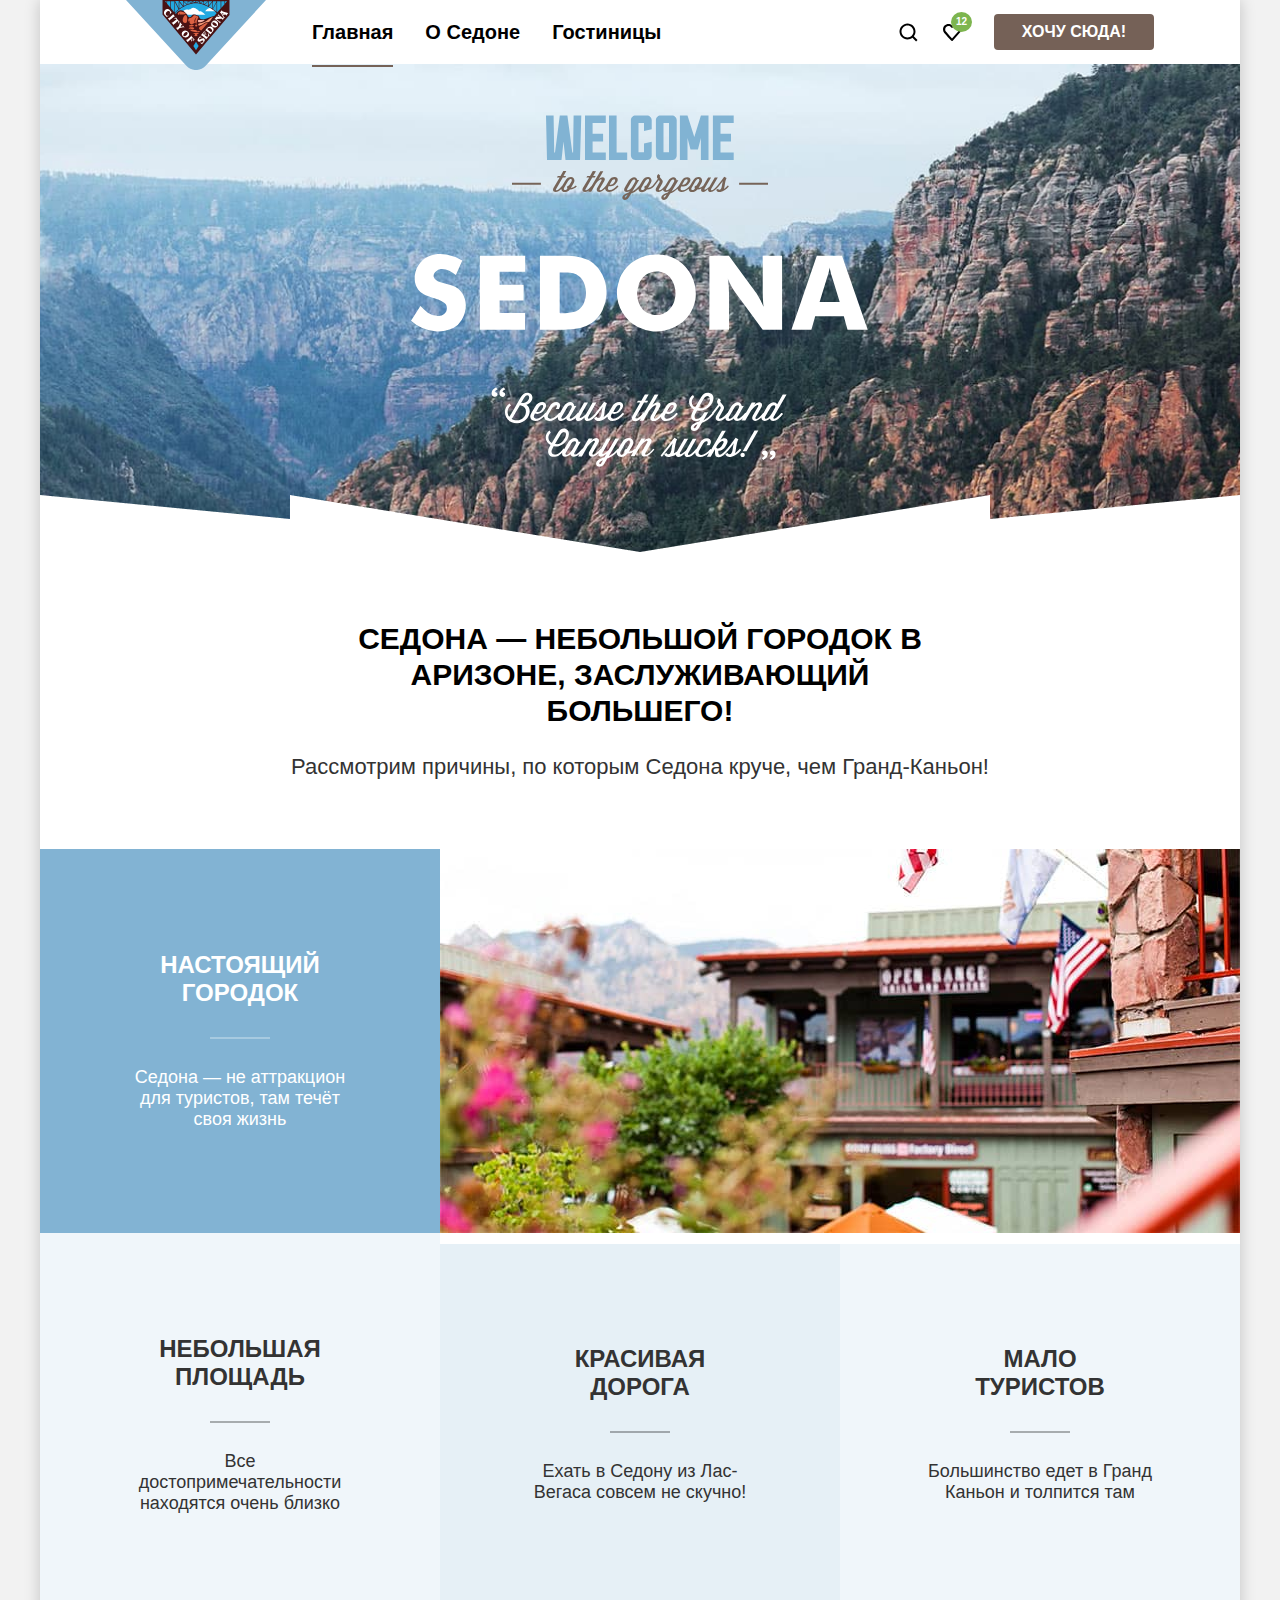
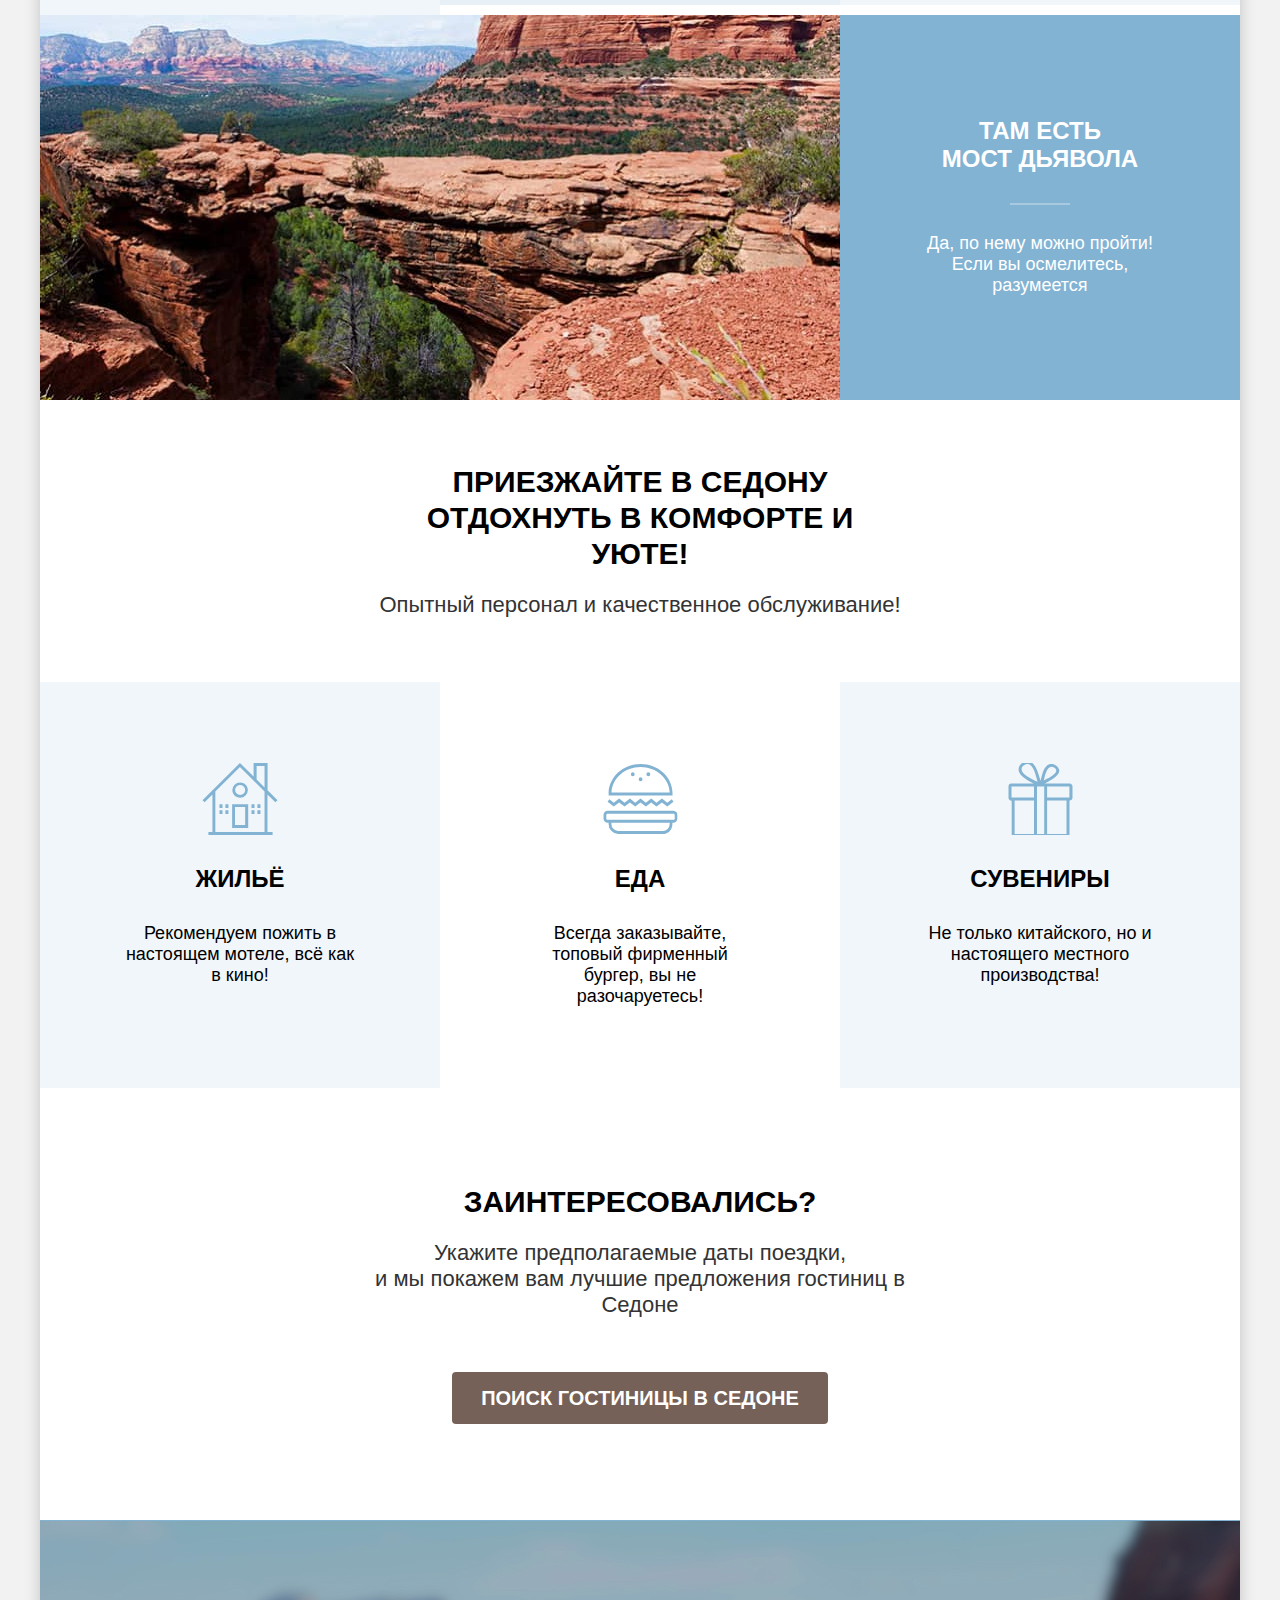
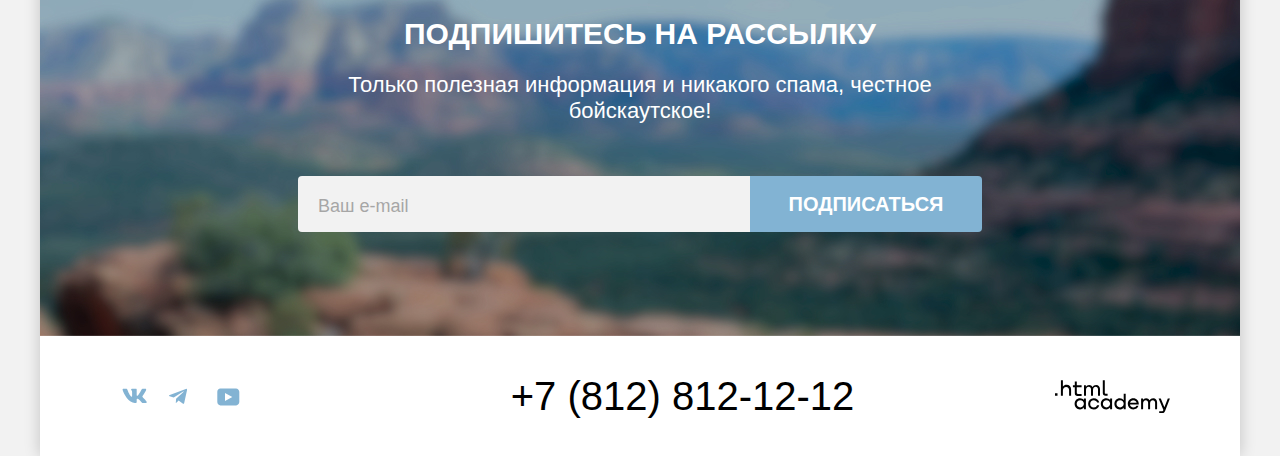
==== commit 0f107e23: "Добавляет модальное окно" ====
--- a/index.html
+++ b/index.html
@@ -11,7 +11,7 @@
         <nav class="navigation">
           <div class="pages-navigation">
             <a class="navigation-link header-logo">
-              <img class="sedona-logo" src="images/logo.svg" width="140" height="70.05" alt="Логотип Седоны">
+              <img class="sedona-logo" src="images/logo.svg" width="140" height="70" alt="Логотип Седоны">
             </a>
             <ul class="navigation-list">
               <li class="navigation-item">
@@ -53,8 +53,9 @@
             <img class="sedona-text" src="images/main-title.svg" width="458" height="352" alt="Welcome to the gorgeous Sedona, beacause the Grand Canyon sucks!">
           </section>
           <section class="advantages" data-test="advantages">
+            <h2 class="visually-hidden">Преимущества</h2>
             <div class="preview">
-              <h2 class="advertisement main-advertisement">Седона — небольшой городок в Аризоне, заслуживающий большего!</h2>
+              <p class="advertisement main-advertisement">Седона — небольшой городок в Аризоне, заслуживающий большего!</p>
               <p class="article">Рассмотрим причины, по которым Седона круче, чем Гранд-Каньон!</p>
             </div>
             <ul class="advantages-list">
@@ -94,10 +95,10 @@
 
           <section class="recomendations">
             <h2 class="visually-hidden">Рекомендации</h2>
-            <article class="announcement">
-              <h2 class="advertisement invitation-advertisement">Приезжайте в Седону отдохнуть в комфорте и уюте!</h2>
+            <div class="announcement">
+              <p class="advertisement invitation-advertisement">Приезжайте в Седону отдохнуть в комфорте и уюте!</p>
               <p class="article">Опытный персонал и качественное обслуживание!</p>
-            </article>
+            </div>
             <ul class="recomendations-list">
               <li class="recomendations-list-item house">
                 <h3>Жильё</h3>
@@ -114,7 +115,8 @@
             </ul>
           </section>
           <section class="search" data-test="search">
-              <h2 class="advertisement hotels-advertisement">Заинтересовались?</h2>
+            <h2 class="visually-hidden">Поиск гостиниц в Седоне</h2>
+              <p class="advertisement hotels-advertisement">Заинтересовались?</p>
               <p class="article hotels-article">Укажите предполагаемые даты поездки,<br>
                 и мы покажем вам лучшие предложения гостиниц в Седоне</p>
             <button class="hotels link-button button" type="button"><span>Поиск гостиницы в Седоне</span></button>
@@ -123,12 +125,11 @@
 
       <footer class="page-footer" data-test="footer">
           <section class="main-subscription" data-test="subscribe">
-              <div class="subscription-preview">
+            <h2 class="visually-hidden">Оформление подписки</h2>
                 <label for="subscribe">
-                  <h2 class="action">Подпишитесь на рассылку</h2>
-                  <p class="note">Только полезная информация и никакого спама, честное бойскаутское!</p>
+                  <span class="action">Подпишитесь на рассылку</span>
+                  <span class="note">Только полезная информация и никакого спама, честное бойскаутское!</span>
                 </label>
-              </div>
               <form class="subscription-form" action="https://echo.htmlacademy.ru/" method="post">
                 <input class="email" type="text" name="subscription" placeholder="Ваш e-mail" id="subscribe">
                 <button class="subscription submit-button button" type="submit"><span>Подписаться</span></button>
@@ -136,24 +137,24 @@
           </section>
 
           <div class="contacts-container">
-            <section class="social">
+            <section class="contacts">
               <h2 class="visually-hidden">Контакты</h2>
               <ul class="social-list">
                 <li class="social-list-item">
                   <a class="social" href="https://vk.com/htmlacademy">
-                    <svg class="social-link vkontakte" xmlns="http://www.w3.org/2000/svg" width="25" height="15" fill="none"><path fill="#83B3D3" fill-rule="evenodd" d="M24.1 1.8c.2-.5 0-1-.8-1h-2.6c-.7 0-1 .4-1.1.8 0 0-1.4 3.2-3.3 5.3-.6.6-.9.8-1.2.8-.2 0-.4-.2-.4-.8V1.8c0-.7-.2-1-.8-1h-4c-.5 0-.8.4-.8.6 0 .7 1 .8 1 2.6v3.8c0 .8 0 1-.4 1-.9 0-3-3.3-4.3-7-.3-.7-.5-1-1.2-1H1.6c-.8 0-1 .4-1 .8 0 .7 1 4 4.2 8.5C7 13.2 10 15 12.8 15c1.7 0 1.9-.4 1.9-1v-2.4c0-.7.2-.8.7-.8.4 0 1 .1 2.6 1.6 1.8 1.8 2 2.6 3 2.6h2.7c.7 0 1.1-.4 1-1.1-.3-.8-1.2-1.8-2.3-3-.6-.8-1.5-1.5-1.8-2-.4-.4-.3-.6 0-1 0 0 3.2-4.5 3.5-6Z" clip-rule="evenodd"/></svg>
+                    <svg class="social-link vkontakte" xmlns="http://www.w3.org/2000/svg" width="25" height="15" fill="none"><path fill="currentColor" fill-rule="evenodd" d="M24.1 1.8c.2-.5 0-1-.8-1h-2.6c-.7 0-1 .4-1.1.8 0 0-1.4 3.2-3.3 5.3-.6.6-.9.8-1.2.8-.2 0-.4-.2-.4-.8V1.8c0-.7-.2-1-.8-1h-4c-.5 0-.8.4-.8.6 0 .7 1 .8 1 2.6v3.8c0 .8 0 1-.4 1-.9 0-3-3.3-4.3-7-.3-.7-.5-1-1.2-1H1.6c-.8 0-1 .4-1 .8 0 .7 1 4 4.2 8.5C7 13.2 10 15 12.8 15c1.7 0 1.9-.4 1.9-1v-2.4c0-.7.2-.8.7-.8.4 0 1 .1 2.6 1.6 1.8 1.8 2 2.6 3 2.6h2.7c.7 0 1.1-.4 1-1.1-.3-.8-1.2-1.8-2.3-3-.6-.8-1.5-1.5-1.8-2-.4-.4-.3-.6 0-1 0 0 3.2-4.5 3.5-6Z" clip-rule="evenodd"/></svg>
                     <span class="visually-hidden">Vkontakte</span>
                   </a>
                 </li>
                 <li class="social-list-item">
                   <a class="social" href="https://t.me/htmlacademy">
-                    <svg class="social-link telegram" aria-hidden="true" focusable="false" xmlns="http://www.w3.org/2000/svg" width="18" height="16" fill="none"><path fill="#83B3D3" d="M16.8 1 .8 7c-1 .4-1 1-.2 1.3l4.1 1.3 9.5-6c.5-.3.9-.1.5.2l-7.6 7-.3 4.1c.4 0 .6-.2.8-.4l2-2 4.1 3.1c.8.5 1.3.3 1.5-.7L18 2.2c.3-1-.4-1.6-1.1-1.2Z"/></svg>
+                    <svg class="social-link telegram" aria-hidden="true" focusable="false" xmlns="http://www.w3.org/2000/svg" width="18" height="16" fill="none"><path fill="currentColor" d="M16.8 1 .8 7c-1 .4-1 1-.2 1.3l4.1 1.3 9.5-6c.5-.3.9-.1.5.2l-7.6 7-.3 4.1c.4 0 .6-.2.8-.4l2-2 4.1 3.1c.8.5 1.3.3 1.5-.7L18 2.2c.3-1-.4-1.6-1.1-1.2Z"/></svg>
                     <span class="visually-hidden">Telegram</span>
                   </a>
                 </li>
                 <li class="social-list-item">
                   <a class="social" href="https://www.youtube.com/user/htmlacademyru">
-                    <svg class="social-link youtube" aria-hidden="true" focusable="false" xmlns="http://www.w3.org/2000/svg" width="23" height="18" fill="none"><path fill="#83B3D3" d="M19 .4H3.4C1.6.4.3 2 .3 3.8v10c0 2 1.3 3.6 3.2 3.6h15.7c1.6 0 3.1-1.6 3.1-3.4V3.8C22.1 2 20.8.4 19 .4ZM8 12.9v-8l7.3 4-7.3 4Z"/></svg>
+                    <svg class="social-link youtube" aria-hidden="true" focusable="false" xmlns="http://www.w3.org/2000/svg" width="23" height="18" fill="none"><path fill="currentColor" d="M19 .4H3.4C1.6.4.3 2 .3 3.8v10c0 2 1.3 3.6 3.2 3.6h15.7c1.6 0 3.1-1.6 3.1-3.4V3.8C22.1 2 20.8.4 19 .4ZM8 12.9v-8l7.3 4-7.3 4Z"/></svg>
                     <span class="visually-hidden">Youtube</span>
                   </a>
                 </li>
@@ -161,10 +162,79 @@
             </section>
               <a class="footer-contact-phone" href="tel:+78128121212">+7 (812) 812-12-12</a>
               <a class="logo" href="https://htmlacademy.ru/">
-                <svg class="developer-logo" aria-hidden="true" focusable="false" xmlns="http://www.w3.org/2000/svg" width="115" height="33" fill="none"><path fill="#000" d="M0 13.26v2.6h2.5v-2.6H0ZM11.6 4.86c-1.6 0-2.8.7-3.6 1.7h-.1V.36h-2v15.5h2v-5.3c0-2.1 1.3-3.6 3.3-3.6 1.8 0 2.9 1.4 2.9 3.2v5.7h2v-6.1c.1-3-1.8-4.9-4.5-4.9ZM26.6 5.16h-4.8v-3.7h-2v3.8h-1.9v2h1.9v6c0 1.7 1 2.7 2.7 2.7h4.1v-2h-3.7c-.7 0-1.1-.4-1.1-1.1v-5.7h4.8v-2ZM41.1 4.96c-1.6 0-2.9.8-3.5 2.1h-.1c-.6-1.2-1.8-2.1-3.4-2.1-1.4 0-2.5.8-3.1 1.8h-.1v-1.6H29v10.6h2v-5.4c0-2 1-3.5 2.6-3.5 1.5 0 2.4 1 2.4 2.6v6.3h2v-5.6c0-2.4 1.4-3.3 2.6-3.3 1.5 0 2.4 1 2.4 2.6v6.3h2v-6.5c.1-2.5-1.4-4.3-3.9-4.3ZM47.8 13.06c0 1.7 1 2.7 2.8 2.7h2v-2h-1.7c-.7 0-1.1-.4-1.1-1.1V.36h-2v12.7ZM28.9 20.06c-.9-1.1-2.2-1.8-3.9-1.8-3.1 0-5.4 2.3-5.4 5.6s2.3 5.6 5.4 5.6c1.8 0 3-.8 3.8-1.9h.1v1.6h2v-10.6h-2v1.5Zm-3.6 7.4c-2.2 0-3.6-1.6-3.6-3.6s1.4-3.6 3.6-3.6 3.6 1.6 3.6 3.6c0 1.9-1.4 3.6-3.6 3.6ZM44.2 22.36c-.5-2.4-2.6-4.1-5.4-4.1a5.4 5.4 0 0 0-5.6 5.6c0 3.1 2.2 5.6 5.6 5.6 2.8 0 4.9-1.8 5.4-4.2h-2.1a3.4 3.4 0 0 1-3.3 2.3c-2.2 0-3.6-1.6-3.6-3.6s1.4-3.6 3.6-3.6c1.6 0 2.8 1 3.3 2.2h2.1v-.2ZM55.1 20.06c-.9-1.1-2.2-1.8-3.9-1.8-3.1 0-5.4 2.3-5.4 5.6s2.3 5.6 5.4 5.6c1.8 0 3-.8 3.8-1.9h.1v1.6h2v-10.6h-2v1.5Zm-3.6 7.4c-2.2 0-3.6-1.6-3.6-3.6s1.4-3.6 3.6-3.6 3.6 1.6 3.6 3.6c0 1.9-1.5 3.6-3.6 3.6ZM68.7 20.16c-.9-1.1-2.2-1.9-3.9-1.9-3.1 0-5.4 2.3-5.4 5.6s2.2 5.6 5.4 5.6c1.7 0 3-.8 3.8-1.8h.1v1.5h2v-15.4h-2v6.4Zm-3.6 7.3c-2.2 0-3.6-1.6-3.6-3.6s1.4-3.6 3.6-3.6 3.6 1.6 3.6 3.6c-.1 2-1.5 3.6-3.6 3.6ZM78.3 18.26c-3.3 0-5.5 2.5-5.5 5.6 0 3 2.1 5.6 5.5 5.6 2.5 0 4.5-1.3 5.2-3.6h-2.1c-.5 1-1.6 1.6-3 1.6-1.9 0-3.3-1.3-3.4-2.9h8.8c.2-3.6-2-6.3-5.5-6.3Zm0 1.9c1.7 0 3 1 3.3 2.6h-6.5c.3-1.5 1.5-2.6 3.2-2.6ZM98.2 18.26c-1.6 0-2.9.8-3.6 2h-.1c-.6-1.2-1.8-2-3.4-2-1.4 0-2.5.7-3.1 1.8v-1.5h-1.9v10.6h2v-5.4c0-2 1-3.4 2.6-3.5 1.5 0 2.4 1 2.4 2.6v6.3h2v-5.6c0-2.4 1.4-3.3 2.6-3.3 1.5 0 2.4 1 2.4 2.6v6.3h2v-6.5c.1-2.6-1.4-4.4-3.9-4.4ZM109.4 27.36l-3.6-8.9h-2.2l4.8 11.6c-.3.9-.7 1.2-1.7 1.2h-2.5v2h2.5c1.8 0 2.8-.8 3.5-2.6l4.7-12.2h-2.1l-3.4 8.9Z"/></svg><span class="visually-hidden">Переход на сайт разработчика</span>
+                <svg class="developer-logo" aria-hidden="true" focusable="false" xmlns="http://www.w3.org/2000/svg" width="115" height="33" fill="none"><path fill="currentColor" d="M0 13.26v2.6h2.5v-2.6H0ZM11.6 4.86c-1.6 0-2.8.7-3.6 1.7h-.1V.36h-2v15.5h2v-5.3c0-2.1 1.3-3.6 3.3-3.6 1.8 0 2.9 1.4 2.9 3.2v5.7h2v-6.1c.1-3-1.8-4.9-4.5-4.9ZM26.6 5.16h-4.8v-3.7h-2v3.8h-1.9v2h1.9v6c0 1.7 1 2.7 2.7 2.7h4.1v-2h-3.7c-.7 0-1.1-.4-1.1-1.1v-5.7h4.8v-2ZM41.1 4.96c-1.6 0-2.9.8-3.5 2.1h-.1c-.6-1.2-1.8-2.1-3.4-2.1-1.4 0-2.5.8-3.1 1.8h-.1v-1.6H29v10.6h2v-5.4c0-2 1-3.5 2.6-3.5 1.5 0 2.4 1 2.4 2.6v6.3h2v-5.6c0-2.4 1.4-3.3 2.6-3.3 1.5 0 2.4 1 2.4 2.6v6.3h2v-6.5c.1-2.5-1.4-4.3-3.9-4.3ZM47.8 13.06c0 1.7 1 2.7 2.8 2.7h2v-2h-1.7c-.7 0-1.1-.4-1.1-1.1V.36h-2v12.7ZM28.9 20.06c-.9-1.1-2.2-1.8-3.9-1.8-3.1 0-5.4 2.3-5.4 5.6s2.3 5.6 5.4 5.6c1.8 0 3-.8 3.8-1.9h.1v1.6h2v-10.6h-2v1.5Zm-3.6 7.4c-2.2 0-3.6-1.6-3.6-3.6s1.4-3.6 3.6-3.6 3.6 1.6 3.6 3.6c0 1.9-1.4 3.6-3.6 3.6ZM44.2 22.36c-.5-2.4-2.6-4.1-5.4-4.1a5.4 5.4 0 0 0-5.6 5.6c0 3.1 2.2 5.6 5.6 5.6 2.8 0 4.9-1.8 5.4-4.2h-2.1a3.4 3.4 0 0 1-3.3 2.3c-2.2 0-3.6-1.6-3.6-3.6s1.4-3.6 3.6-3.6c1.6 0 2.8 1 3.3 2.2h2.1v-.2ZM55.1 20.06c-.9-1.1-2.2-1.8-3.9-1.8-3.1 0-5.4 2.3-5.4 5.6s2.3 5.6 5.4 5.6c1.8 0 3-.8 3.8-1.9h.1v1.6h2v-10.6h-2v1.5Zm-3.6 7.4c-2.2 0-3.6-1.6-3.6-3.6s1.4-3.6 3.6-3.6 3.6 1.6 3.6 3.6c0 1.9-1.5 3.6-3.6 3.6ZM68.7 20.16c-.9-1.1-2.2-1.9-3.9-1.9-3.1 0-5.4 2.3-5.4 5.6s2.2 5.6 5.4 5.6c1.7 0 3-.8 3.8-1.8h.1v1.5h2v-15.4h-2v6.4Zm-3.6 7.3c-2.2 0-3.6-1.6-3.6-3.6s1.4-3.6 3.6-3.6 3.6 1.6 3.6 3.6c-.1 2-1.5 3.6-3.6 3.6ZM78.3 18.26c-3.3 0-5.5 2.5-5.5 5.6 0 3 2.1 5.6 5.5 5.6 2.5 0 4.5-1.3 5.2-3.6h-2.1c-.5 1-1.6 1.6-3 1.6-1.9 0-3.3-1.3-3.4-2.9h8.8c.2-3.6-2-6.3-5.5-6.3Zm0 1.9c1.7 0 3 1 3.3 2.6h-6.5c.3-1.5 1.5-2.6 3.2-2.6ZM98.2 18.26c-1.6 0-2.9.8-3.6 2h-.1c-.6-1.2-1.8-2-3.4-2-1.4 0-2.5.7-3.1 1.8v-1.5h-1.9v10.6h2v-5.4c0-2 1-3.4 2.6-3.5 1.5 0 2.4 1 2.4 2.6v6.3h2v-5.6c0-2.4 1.4-3.3 2.6-3.3 1.5 0 2.4 1 2.4 2.6v6.3h2v-6.5c.1-2.6-1.4-4.4-3.9-4.4ZM109.4 27.36l-3.6-8.9h-2.2l4.8 11.6c-.3.9-.7 1.2-1.7 1.2h-2.5v2h2.5c1.8 0 2.8-.8 3.5-2.6l4.7-12.2h-2.1l-3.4 8.9Z"/></svg><span class="visually-hidden">Переход на сайт разработчика</span>
               </a>
           </div>
       </footer>
     </div>
+    <div class="modal-container modal-container-close">
+      <div class="modal modal-auth">
+        <button class="modal-close-button">
+          <span class="visually-hidden">Закрыть</span>
+        </button>
+        <section class="modal-content">
+          <h2 class="modal-title">Поиск гостиниц в Седоне</h2>
+          <form class="booking-form" action="https://echo.htmlacademy.ru/" method="post">
+            <div class="field-group">
+              <label for="arrival-date">Дата Заезда:</label>
+              <input class="modal-input arrival" type="text" id="arrival-date" name="start" placeholder="Укажите дату" value="27 апреля 2020">
+              <span class="comment error">Мы не можем отправить вас в прошлое.</span>
+            </div>
+            <div class="field-group">
+              <label for="departure-date">Дата Выезда:</label>
+              <input class="modal-input departure" type="text" id="departure-date" name="start" placeholder="Укажите дату" value="1 сентября 2023">
+              <span class="comment">На эти даты есть свободные номера. Пока есть.</span>
+            </div>
+            <div class="field-group visitors-number">
+              <div class="visitors adult-visitors">
+                <label for="adults">Взрослые:</label>
+                <div class="number">
+                  <button class="less-one" type="button">
+                    <svg class="minus" width="14" height="2" viewBox="0 0 14 2" fill="none" xmlns="http://www.w3.org/2000/svg">
+                      <path d="M0 0L0 2L14 2V0L0 0Z" fill="currentColor"/>
+                    </svg>
+                  </button>
+                  <input class="modal-input adult-visitors-number" type="number" min="0" id="adults" name="number" value="2" placeholder="0">
+                  <button class="more-one" type="button">
+                    <svg width="14" height="14" viewBox="0 0 14 14" fill="none" xmlns="http://www.w3.org/2000/svg">
+                      <path d="M14 6H8V0H6V6H0V8H6V14H8V8H14V6Z" fill="currentColor"/>
+                    </svg>
+                  </button>
+                </div>
+              </div>
+
+              <div class="visitors kids-visitors">
+                <span class="kids kids-icon">
+                  <label for="kids">Дети:</label>
+                </span>
+                <span class="tooltip">
+                  <button class="tooltip-toggle" type="button">
+                    <svg class="tooltip-icon" xmlns="http://www.w3.org/2000/svg" width="26" height="26" fill="none" viewBox="0 0 26 26">
+                      <circle cx="13" cy="13" r="13" fill="#83B3D3"/>
+                      <path fill="#fff" fill-rule="evenodd" d="M12 7h2v2h-2V7Zm2 12h-2v-9h2v9Z" clip-rule="evenodd"/>
+                    </svg>
+                  </button>
+                  <span class="tooltip-text">Укажите количество детей, которые будут с вами, возраст которых от 6 до 18 лет. Дети до 6 лет размещаются бесплатно.</span>
+                </span>
+                <div class="number">
+                  <button class="less-one" type="button">
+                    <svg class="minus" width="14" height="2" viewBox="0 0 14 2" fill="none" xmlns="http://www.w3.org/2000/svg">
+                      <path d="M0 0L0 2L14 2V0L0 0Z" fill="currentColor"/>
+                    </svg>
+                  </button>
+                  <input class="modal-input kids-visitors-number" id="kids" min="0" type="number" name="number" value="2" placeholder="0">
+                  <button class="more-one" type="button">
+                    <svg width="14" height="14" viewBox="0 0 14 14" fill="none" xmlns="http://www.w3.org/2000/svg">
+                      <path d="M14 6H8V0H6V6H0V8H6V14H8V8H14V6Z" fill="currentColor"/>
+                    </svg>
+                  </button>
+               </div>
+              </div>
+            </div>
+            <button class="submit-button button" type="submit"><span>Найти</span></button>
+          </form>
+        </section>
+      </div>
+    </div>
   </body>
 </html>
--- a/styles/styles.css
+++ b/styles/styles.css
@@ -107,7 +107,7 @@
 }
 
 .navigation-link {
-  padding: 0 16px;
+  margin: 0 16px;
   color: #000000;
   text-decoration: none;
   text-align: center;
@@ -198,7 +198,7 @@
 
 .navigation-link-active::before {
   content: "";
-  width: 68px;
+  width: 100%;
   height: 2px;
   background-color: #756257;
   position: absolute;
@@ -520,6 +520,11 @@
   margin-bottom: 54px;
 }
 
+.action,
+.note {
+  display: block;
+}
+
 .main-subscription .action {
   font-size: 30px;
   font-weight: 700;
@@ -533,7 +538,7 @@
 .main-subscription .note {
   font-size: 22px;
   line-height: 26px;
-  margin: 0;
+  margin-bottom: 52px;
   padding: 0;
 }
 
@@ -624,7 +629,7 @@
 
 .social:focus {
   outline: none;
-  color:#68A2CA;
+  color: #68A2CA;
 }
 
 .social:active {
@@ -775,7 +780,11 @@
   opacity: 0.6;
 }
 
-.control:focus .control-mark  {
+.control-input:focus + .radio-mark {
+  outline: 3px solid #83B3D3;
+}
+
+.control-input:focus + .control-mark {
   outline: 3px solid #83B3D3;
 }
 
@@ -797,7 +806,7 @@
 }
 
 .control-input:checked + .control-mark {
-  background-image: url("../icons/checked.svg");
+  background-image: url("../images/icons/checked.svg");
   background-size: 12px 10px;
   background-repeat: no-repeat;
   background-position: 4px 5px;
@@ -841,18 +850,32 @@
   box-sizing: border-box;
   border: 2px solid #E5E5E5;
   border-radius: 4px;
-  /* background-image: ;
-  background-repeat: no-repeat;
-  background-position: right 20px center; */
   appearance: none;
+  outline: none;
 }
 
 .select::before {
   content: "";
   background-image: url("../images/icons/select-arrow.svg");
   width: 12px;
-  height: 8px;
-  position: absolute;
+  height: 9px;
+  position: absolute;
+  top: 21px;
+  right: 20px;
+}
+
+.sorting:hover,
+.sorting:focus {
+  border-color: #68A2CA;
+}
+
+.sorting:active {
+  border-color: #3F5E72;
+}
+
+.sorting:disabled {
+  border-color: #000000;
+  opacity: 30%;
 }
 
 .general-filters-container {
@@ -902,7 +925,7 @@
   width: 142px;
   height: 48px;
   padding: 12px 45px 12px 20px;
-  margin-bottom: 36px;
+  margin-bottom: 41px;
   font: inherit;
   font-weight: 700;
   font-size: 18px;
@@ -938,6 +961,10 @@
 .cost::-webkit-inner-spin-button {
   appearance: none;
   margin: 0;
+}
+
+.cost {
+  -moz-appearance: textfield;
 }
 
 .costs-input span {
@@ -977,8 +1004,8 @@
   padding: 0;
 }
 
-.checkbox-list-item,
-.radio-list-item {
+.checkbox-list-item:not(:last-child),
+.radio-list-item:not(:last-child) {
   margin-bottom: 16px;
 }
 
@@ -986,7 +1013,7 @@
 .range-scale {
   position: relative;
   height: 4px;
-  background-color: #68A2CA;
+  background-color: #6F7577;
 }
 
 .range-bar {
@@ -1307,10 +1334,395 @@
   color: #000000;
 }
 
-.main-subscription.catalog h2 {
+.catalog .note {
+  color: #333333;
+}
+
+.modal-container {
+  position: fixed;
+  top: 0;
+  left: 0;
+  display: flex;
+  width: 100%;
+  height: 100%;
+  background-color: rgba(242, 242, 242, 0.8);
+}
+
+.modal-container-close {
+  display: none;
+}
+
+.modal {
+  position: relative;
+  margin: auto;
+  padding: 64px 70px;
+  background-color: #FFFFFF;
+  box-shadow: 0 25px 50px rgba(0, 0, 0, 0.15);
+  border-radius: 30px;
+}
+
+.modal-search {
+  width: 577px;
+}
+
+.modal-close-button {
+  position: absolute;
+  top: 64px;
+  right: 52px;
+  width: 52px;
+  height: 52px;
+  border: none;
+  border-radius: 50%;
+  background-color: #F2F2F2;
+  background-image: url("../images/icons/close-button.svg");
+  background-repeat: no-repeat;
+  background-position: center;
+  cursor: pointer;
+}
+
+.modal-close-button:hover {
+  background-color: #E6E6E6;
+}
+
+.modal-close-button:focus {
+  outline: 3px solid #83B3D3;
+}
+
+.modal-close-button:active {
+  outline: none;
+  opacity: 30%;
+}
+
+.modal-title {
+  min-width: 557px;
+  text-transform: uppercase;
+  font-size: 30px;
+  line-height: 36px;
+  margin: 0;
+  padding: 0;
+  margin-bottom: 64px;
+}
+
+.modal-content {
+  margin: 0 auto;
+  padding: 0;
+}
+
+
+.field-group {
+  position: relative;
+  display: flex;
+  align-items: baseline;
+  justify-content: space-between;
+  margin: 0 auto;
+  margin-bottom: 48px;
+  padding: 0;
+  min-width: 577px;
+}
+
+.field-group label {
+  font-size: 20px;
+  line-height: 24px;
+  font-weight: 700;
+  padding-right: 5px;
+}
+
+.modal-input {
+  position: relative;
+  background-color: #F2F2F2;
+  border-radius: 4px;
+  border: none;
+  font: inherit;
+  font-weight: 700;
+  font-size: 18px;
+  line-height: 24px;
+}
+
+.modal-input:hover {
+  background-color: #E6E6E6;
+}
+
+.modal-input:focus {
+  outline: 2px solid #83B3D3;
+}
+
+.modal-input:active {
+  outline: 2px solid #000000 ;
+}
+
+.adult-visitors-number:hover {
+  background-color: #F2F2F2;
+}
+
+.kids-visitors-number:hover {
+  background-color: #F2F2F2;
+}
+
+.adult-visitors-number:focus {
+  outline: none;
+}
+
+.kids-visitors-number:focus {
+  outline: none;
+}
+
+.kids-visitors-number:active {
+  outline: none;
+}
+
+.adult-visitors-number:active {
+  outline: none;
+}
+
+.field-group:not(.visitors-number):after {
+  content: "";
+  background-image: url("../images/icons/calendar.svg");
+  width: 16px;
+  height: 15px;
+  background-repeat: no-repeat;
+  position: absolute;
+  right: 22px;
+  top: 15px;
+}
+
+.modal-input.arrival,
+.modal-input.departure {
+  box-sizing: border-box;
+  width: 440px;
+  padding: 12px 60px 12px 20px;
+}
+
+.field-group .comment {
+  position: absolute;
+  font-size: 16px;
+  line-height: 21px;
+  left: 137px;
+  top: 50px;
+  padding: 0 20px 0;
+}
+
+.comment.error {
+  color: #FF5757;
+}
+
+.adult-visitors-number,
+.kids-visitors-number {
+  width: 110px;
+  padding: 14px 40px;
+  text-align: center;
+  box-sizing: border-box;
+  border-radius: 4px;
+}
+
+.adult-visitors {
+  position: relative;
+}
+
+.kids-visitors {
+  position: relative;
+}
+
+.adult-visitors .number {
+  position: relative;
+}
+
+.adult-visitors .less-one {
+  width: 20px;
+  height: 20px;
+  border: none;
+  position: absolute ;
+  z-index: 1;
+  top: 17px;
+  left: 10px;
+  display: flex;
+  align-content: center;
+  justify-content: center;
+  align-items: center;
+  padding: 0;
+  margin: 0;
+  color: #756157;
+  opacity: 30%;
+}
+
+.adult-visitors .more-one {
+  width: 20px;
+  height: 20px;
+  border: none;
+  position: absolute ;
+  z-index: 1;
+  top: 17px;
+  right: 12px;
+  display: flex;
+  align-content: center;
+  justify-content: center;
+  align-items: center;
+  padding: 0;
+  margin: 0;
+  color: #756157;
+  opacity: 30%;
+  cursor: pointer;
+}
+
+.kids-visitors .number {
+  position: relative;
+}
+
+.kids-visitors .less-one {
+  width: 20px;
+  height: 20px;
+  border: none;
+  position: absolute ;
+  z-index: 1;
+  top: 17px;
+  left: 10px;
+  display: flex;
+  align-content: center;
+  justify-content: center;
+  align-items: center;
+  padding: 0;
+  margin: 0;
+  color: #756157;
+  opacity: 30%;
+  cursor: pointer;
+}
+
+.kids-visitors .more-one {
+  width: 20px;
+  height: 20px;
+  border: none;
+  position: absolute ;
+  z-index: 1;
+  top: 17px;
+  right: 12px;
+  display: flex;
+  align-content: center;
+  justify-content: center;
+  align-items: center;
+  padding: 0;
+  margin: 0;
+  color: #756157;
+  opacity: 30%;
+  cursor: pointer;
+}
+
+.adult-visitors-number::-webkit-outer-spin-button,
+.adult-visitors-number::-webkit-inner-spin-button {
+  appearance: none;
+  margin: 0;
+}
+
+.kids-visitors-number::-webkit-outer-spin-button,
+.kids-visitors-number::-webkit-inner-spin-button {
+  appearance: none;
+  margin: 0;
+}
+
+.less-one:hover,
+.more-one:hover {
+  color:#000000;
+  opacity: 100%;
+}
+
+.less-one:focus,
+.more-one:focus {
   color: #000000;
-}
-
-.main-subscription.catalog p {
-  color: #333333;
-}
+  outline: 3px solid #82B3D3;
+  border-radius: 4px;
+  opacity: 100%;
+}
+
+.less-one:active,
+.more-one:active {
+  color: #000000;
+  opacity: 20%;
+  outline: none;
+}
+
+.visitors {
+  display: flex;
+  justify-content: space-between;
+  align-items: center;
+}
+
+.visitors-number {
+  display: flex;
+  justify-content: space-between;
+}
+
+.adult-visitors label {
+  padding-right: 46px;
+}
+
+.kids-visitors label {
+  padding-right: 82px;
+}
+
+.booking-form > .submit-button {
+  width: 100%;
+  padding: 18px 5px;
+  line-height: 24px;
+  border-radius: 10px;
+}
+
+.tooltip-toggle {
+  border: none;
+  background-color: transparent;
+  padding: 0;
+  margin: 0;
+  display: block;
+  cursor: pointer;
+}
+
+.tooltip-icon {
+  width: 100%;
+  height: 100%;
+  display: block;
+}
+
+.tooltip-text {
+  background-color: #333333;
+  color: #ffffff;
+  font-size: 16px;
+  line-height: 20px;
+  font-weight: 400;
+  padding: 15px 18px 18px 22px;
+  box-shadow: 0 15px 30px rgba(0, 0, 0, 0.3);
+  border-radius: 10px;
+  width: 256px;
+  position: absolute;
+  box-sizing: border-box;
+  right: -112px;
+  margin-top: 15px;
+  display: none;
+}
+
+.tooltip {
+  width: 26px;
+  height: 26px;
+  position: absolute;
+  margin: 0;
+  padding: 0;
+  left: 59px;
+  bottom: 12px;
+}
+
+.tooltip-text::before {
+  content: "";
+  width: 0;
+  height: 0;
+  border-left: 10px solid transparent;
+  border-right: 10px solid transparent;
+  border-bottom: 10px solid #333333;
+  position: absolute;
+  top: -9px;
+  left: 121px;
+}
+
+.tooltip-toggle:hover + .tooltip-text,
+.tooltip-toggle:focus + .tooltip-text {
+  display: block;
+}
+
+.kids-icon {
+  position: relative;
+}
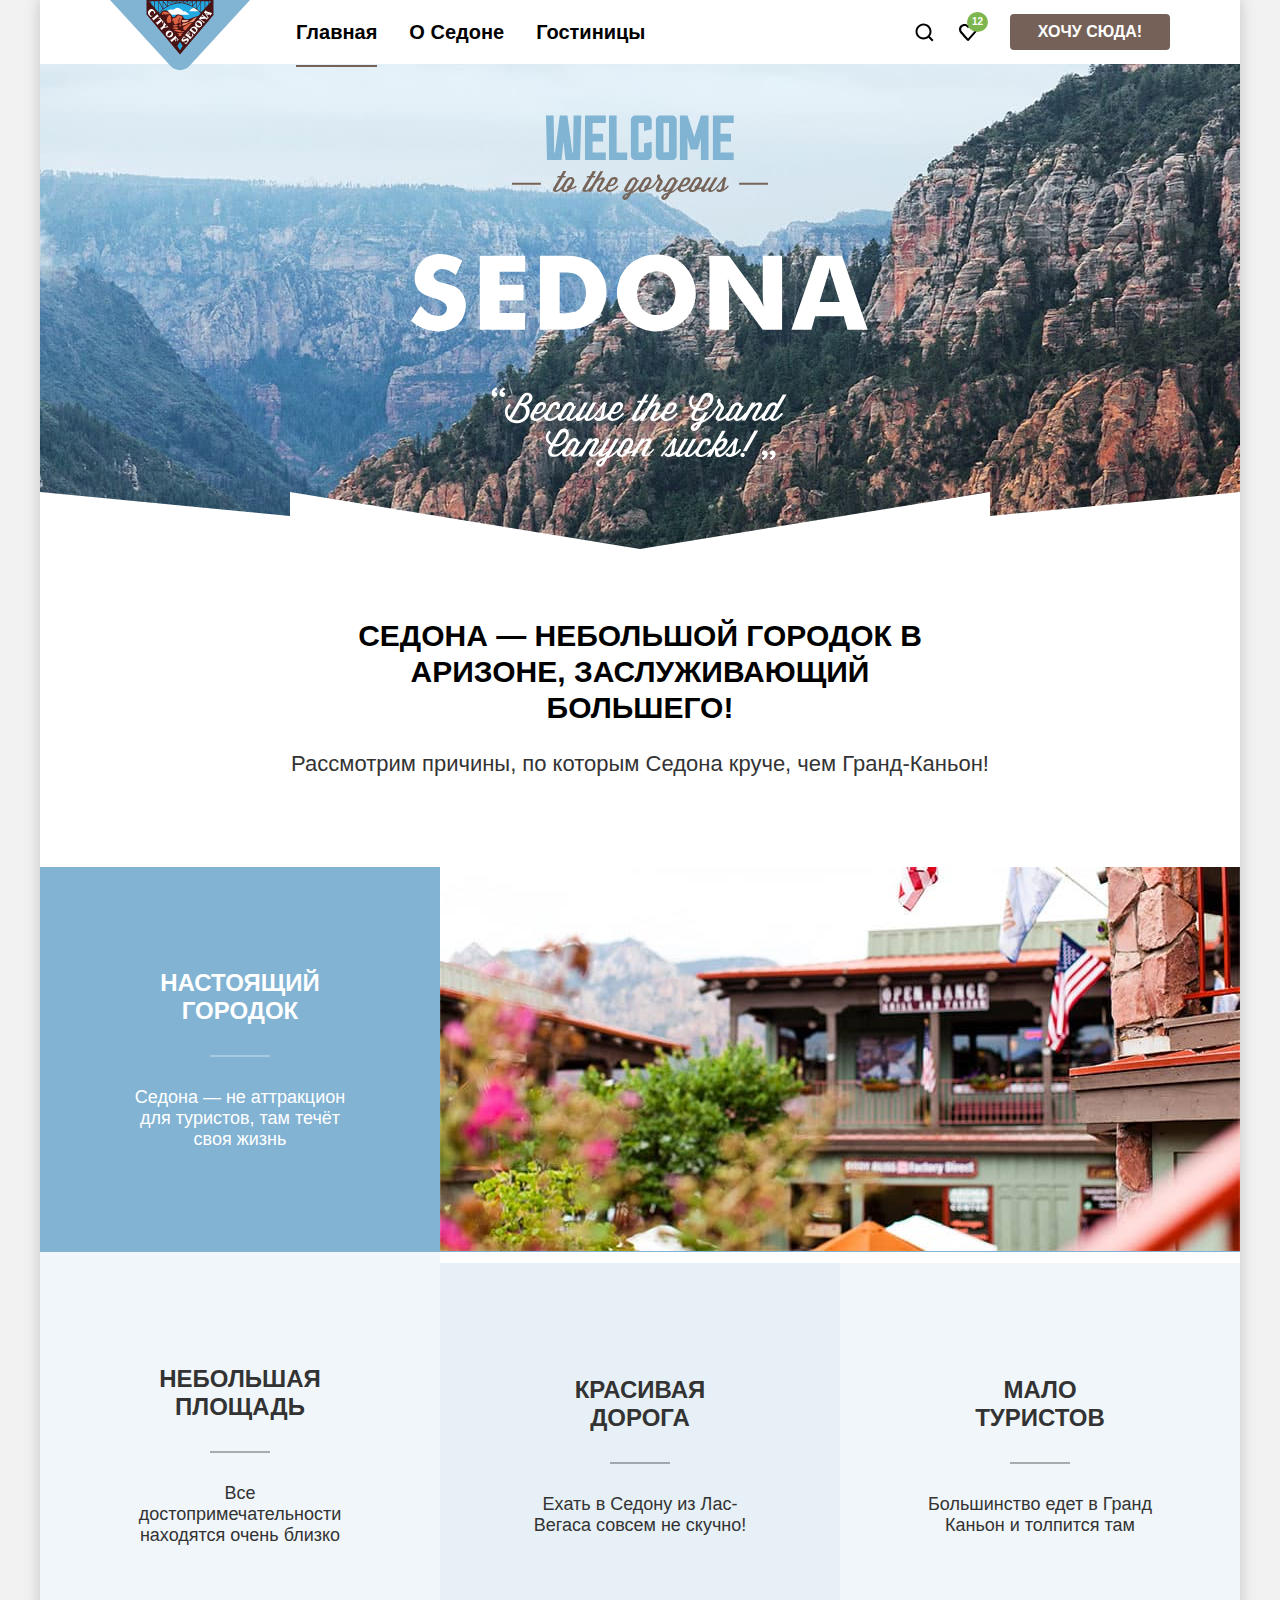
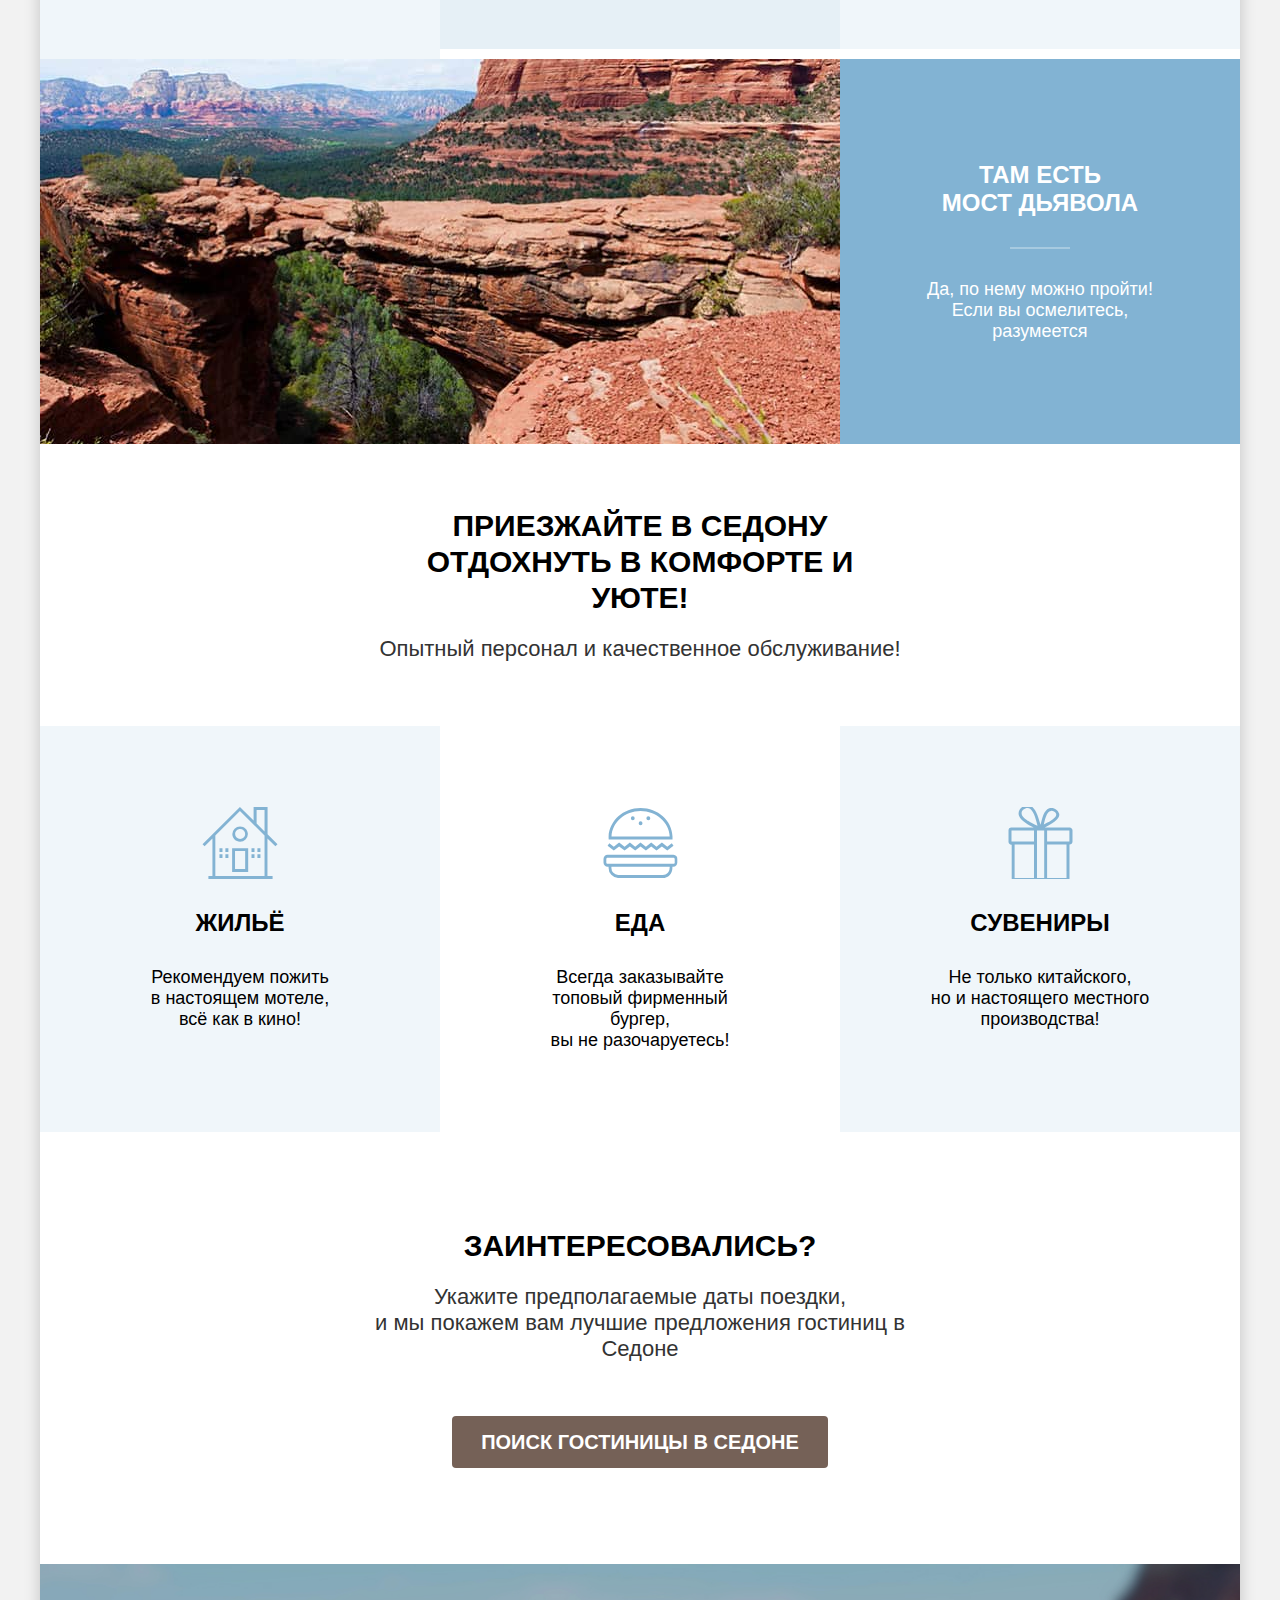
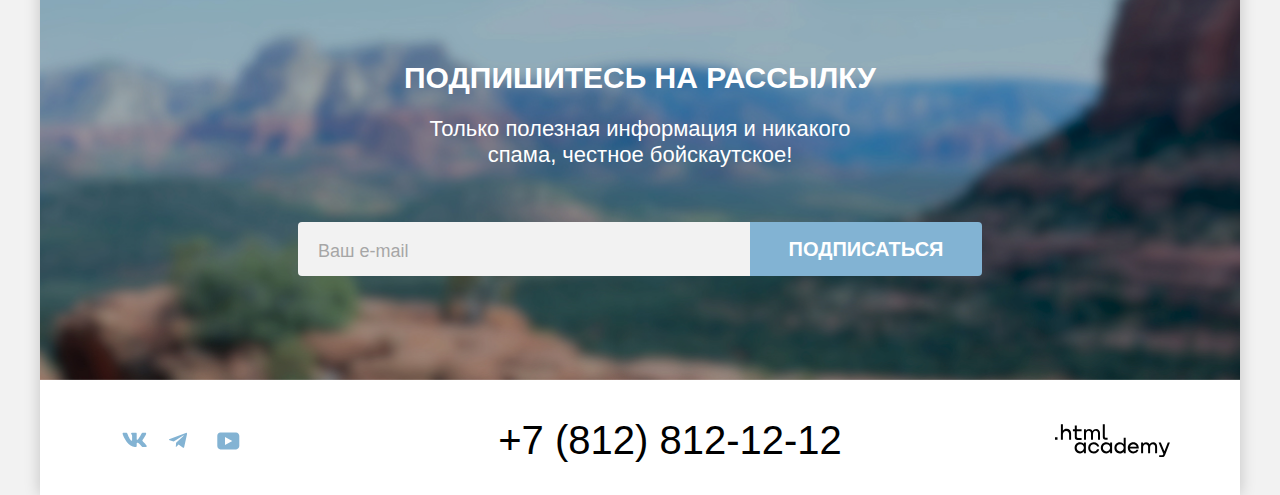
==== commit 2b4cef68: "Исправления для pixel-perfect" ====
--- a/index.html
+++ b/index.html
@@ -102,15 +102,20 @@
             <ul class="recomendations-list">
               <li class="recomendations-list-item house">
                 <h3>Жильё</h3>
-                <p>Рекомендуем пожить в настоящем мотеле, всё как в кино!</p>
+                <p>Рекомендуем пожить <br>
+                  в настоящем мотеле, <br>
+                  всё как в кино!</p>
               </li>
               <li class="recomendations-list-item food">
                 <h3>Еда</h3>
-                <p>Всегда заказывайте, топовый фирменный бургер, вы не разочаруетесь!</p>
+                <p>Всегда заказывайте <br>
+                  топовый фирменный бургер, <br>
+                  вы не разочаруетесь!</p>
               </li>
               <li class="recomendations-list-item souvenier">
                 <h3>Сувениры</h3>
-                <p>Не только китайского, но и настоящего местного производства!</p>
+                <p>Не только китайского, <br>
+                   но и настоящего местного производства!</p>
               </li>
             </ul>
           </section>
@@ -173,7 +178,7 @@
           <span class="visually-hidden">Закрыть</span>
         </button>
         <section class="modal-content">
-          <h2 class="modal-title">Поиск гостиниц в Седоне</h2>
+          <h2 class="modal-title">Поиск гостиницы в Седоне</h2>
           <form class="booking-form" action="https://echo.htmlacademy.ru/" method="post">
             <div class="field-group">
               <label for="arrival-date">Дата Заезда:</label>
--- a/styles/styles.css
+++ b/styles/styles.css
@@ -130,6 +130,7 @@
 .navigation-link.header-logo {
   padding: 0;
   margin-right: 30px;
+  margin-left: 0;
 }
 
 .navigation-list {
@@ -208,6 +209,7 @@
 .navigation-link.button {
   display: block;
   margin-left: 20px;
+  margin-right: 0;
   color: #FFFFFF;
   font-size: 16px;
   line-height: 20px;
@@ -229,7 +231,7 @@
               url("../images/hero-background.jpg") no-repeat center;
   background-size: 100% auto, cover;
   padding-top: 51px;
-  padding-bottom: 85px;
+  padding-bottom: 82px;
   border: 0;
 }
 
@@ -244,6 +246,7 @@
   align-items: center;
   padding: 69px 0;
   margin: 0 auto;
+  margin-bottom: 21px;
   text-align: center;
 }
 .advertisement {
@@ -289,7 +292,7 @@
 }
 
 .advantages-list-item {
-  padding: 101.5px 85px;
+  padding: 113px 85px;
   width: 230px;
 }
 
@@ -326,7 +329,7 @@
 }
 
 .complex-block {
-  padding: 101.5px 85px;
+  padding: 102px 85px;
   width: 230px;
 }
 
@@ -352,7 +355,7 @@
 
 .advantages-title {
   margin-top: 0;
-  margin-bottom: 60px;
+  margin-bottom: 62px;
   padding: 0;
   font-size: 24px;
   line-height: 28px;
@@ -491,13 +494,14 @@
   font-family: "PT Sans", sans-serif;
   font-size: 18px;
   line-height: 24px;
-  opacity: 60%;
-}
+  opacity: 0.6;
+}
+
 .main-subscription {
   color: #FFFFFF;
   text-align: center;
   background-image: url(../images/subscribe.jpg);
-  background-size: 100% auto;
+  background-size: cover;
   background-color: #82B3D3;
     background-position: center;
     background-repeat: no-repeat;
@@ -523,6 +527,7 @@
 .action,
 .note {
   display: block;
+  width: 475px;
 }
 
 .main-subscription .action {
@@ -538,7 +543,7 @@
 .main-subscription .note {
   font-size: 22px;
   line-height: 26px;
-  margin-bottom: 52px;
+  margin-bottom: 54px;
   padding: 0;
 }
 
@@ -549,7 +554,7 @@
 
 .email {
   box-sizing: border-box;
-  padding: 14px 20px;
+  padding: 13px 20px;
   width: 452px;
   margin: 0;
   border: none;
@@ -570,8 +575,8 @@
   justify-content: space-between;
   align-items: center;
   width: 1060px;
-  padding: 40px 70px;
-  margin: 0;
+  padding: 40px 0 35px;
+  margin: 0 auto;
 }
 
 .social-list {
@@ -589,6 +594,9 @@
   font-size: 40px;
   line-height: 40px;
   text-align: center;
+  width: 720px;
+  display: flex;
+  justify-content: center;
 }
 
 .footer-contact-phone:hover,
@@ -640,7 +648,7 @@
 .logo {
   min-width: 115px;
   min-height: 33px;
-  margin: 0;
+  margin-left: auto;
   padding: 0;
   list-style-type: none;
   color: #000000;
@@ -911,6 +919,7 @@
   display: flex;
   justify-content: space-between;
   position: relative;
+  margin-bottom: 44px;
 }
 
 .costs-filter {
@@ -925,7 +934,6 @@
   width: 142px;
   height: 48px;
   padding: 12px 45px 12px 20px;
-  margin-bottom: 41px;
   font: inherit;
   font-weight: 700;
   font-size: 18px;
@@ -1060,16 +1068,20 @@
 }
 
 .filter-buttons .button:not(:last-child) {
-  margin-bottom: 32px;
+  margin-bottom: 33px;
 }
 
 .filter-buttons .submit-button,
 .filter-buttons .reset-button {
   min-width: 191px;
+  font-size: 16px;
+  line-height: 20px;
+  padding: 8px 5px;
 }
 
 .filter-buttons .reset-button {
   background-color: transparent;
+  margin-bottom: -4px;
 }
 
 .filter-buttons .reset-button:active span,
@@ -1420,6 +1432,7 @@
   min-width: 577px;
 }
 
+
 .field-group label {
   font-size: 20px;
   line-height: 24px;
@@ -1497,7 +1510,7 @@
   font-size: 16px;
   line-height: 21px;
   left: 137px;
-  top: 50px;
+  top: 51px;
   padding: 0 20px 0;
 }
 
@@ -1508,7 +1521,7 @@
 .adult-visitors-number,
 .kids-visitors-number {
   width: 110px;
-  padding: 14px 40px;
+  padding: 12px 40px;
   text-align: center;
   box-sizing: border-box;
   border-radius: 4px;
@@ -1532,7 +1545,7 @@
   border: none;
   position: absolute ;
   z-index: 1;
-  top: 17px;
+  top: 13px;
   left: 10px;
   display: flex;
   align-content: center;
@@ -1550,8 +1563,8 @@
   border: none;
   position: absolute ;
   z-index: 1;
-  top: 17px;
-  right: 12px;
+  top: 13px;
+  right: 9px;
   display: flex;
   align-content: center;
   justify-content: center;
@@ -1573,7 +1586,7 @@
   border: none;
   position: absolute ;
   z-index: 1;
-  top: 17px;
+  top: 13px;
   left: 10px;
   display: flex;
   align-content: center;
@@ -1592,8 +1605,8 @@
   border: none;
   position: absolute ;
   z-index: 1;
-  top: 17px;
-  right: 12px;
+  top: 13px;
+  right: 9px;
   display: flex;
   align-content: center;
   justify-content: center;
@@ -1647,6 +1660,7 @@
 .visitors-number {
   display: flex;
   justify-content: space-between;
+  align-items: center;
 }
 
 .adult-visitors label {
@@ -1654,7 +1668,7 @@
 }
 
 .kids-visitors label {
-  padding-right: 82px;
+  padding-right: 83px;
 }
 
 .booking-form > .submit-button {
@@ -1703,7 +1717,7 @@
   margin: 0;
   padding: 0;
   left: 59px;
-  bottom: 12px;
+  bottom: 10px;
 }
 
 .tooltip-text::before {
@@ -1714,8 +1728,8 @@
   border-right: 10px solid transparent;
   border-bottom: 10px solid #333333;
   position: absolute;
-  top: -9px;
-  left: 121px;
+  top: -10px;
+  left: 120px;
 }
 
 .tooltip-toggle:hover + .tooltip-text,
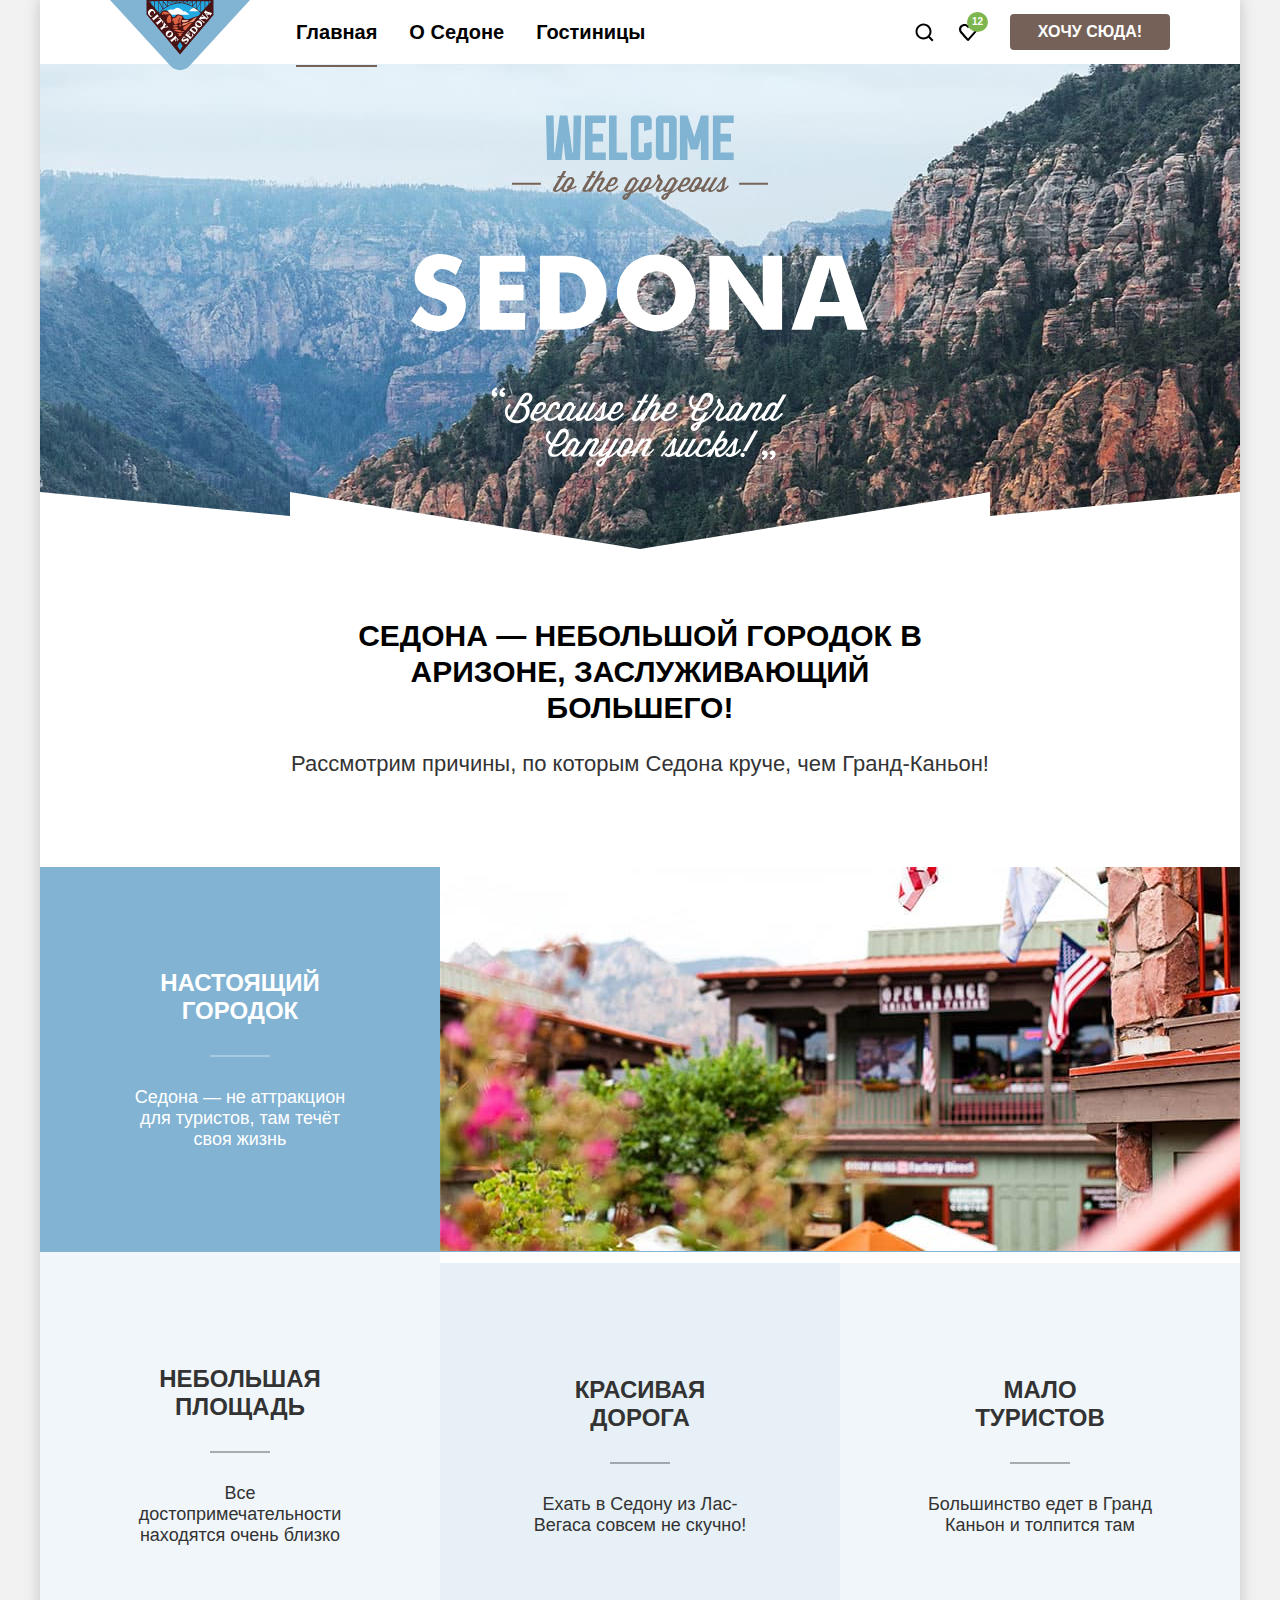
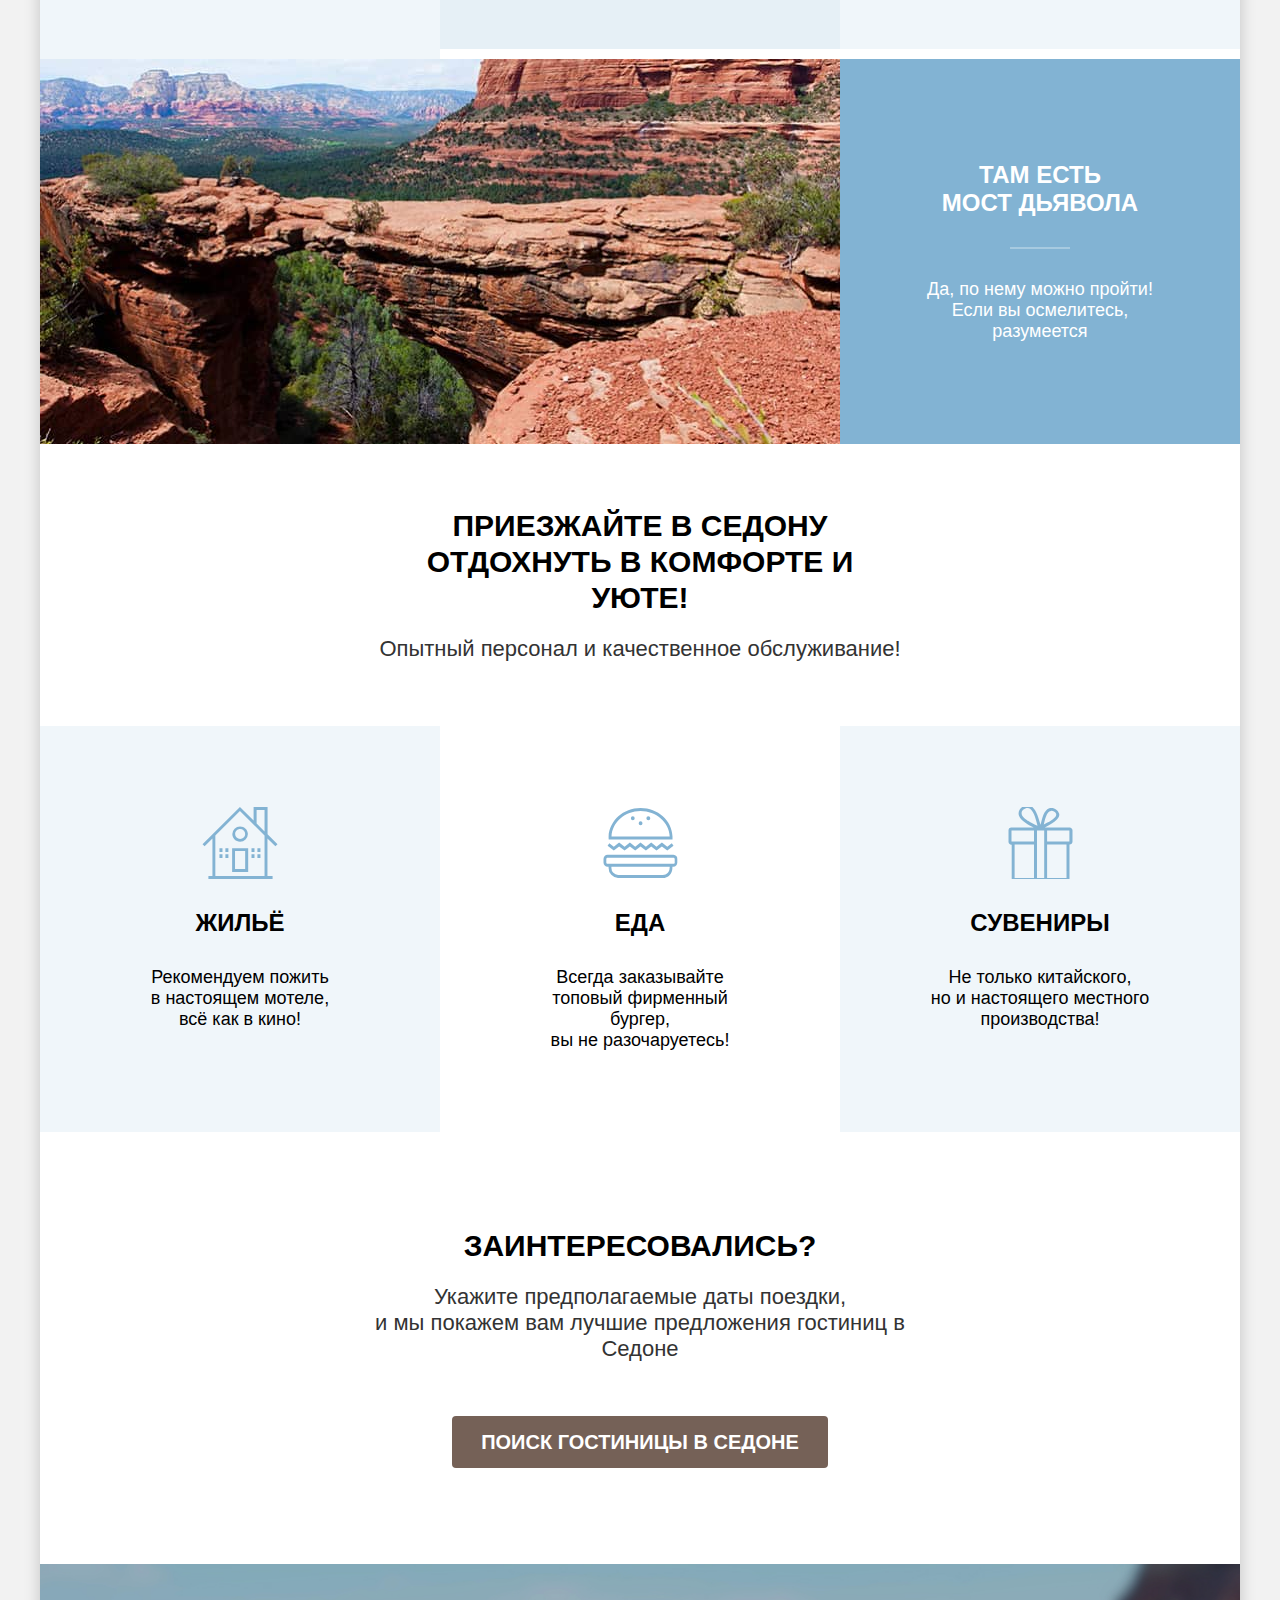
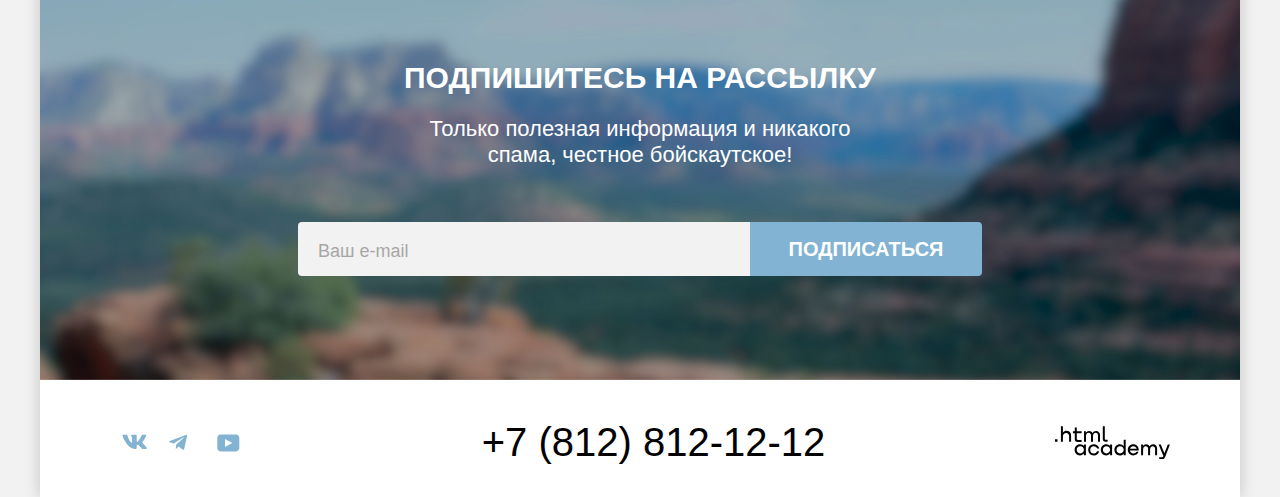
==== commit 8f0eb852: "Исправления в комментарий формы" ====
--- a/index.html
+++ b/index.html
@@ -10,12 +10,12 @@
       <header class="main-header" data-test="header">
         <nav class="navigation">
           <div class="pages-navigation">
-            <a class="navigation-link header-logo">
+            <a class="navigation-link header-logo disabled">
               <img class="sedona-logo" src="images/logo.svg" width="140" height="70" alt="Логотип Седоны">
             </a>
             <ul class="navigation-list">
               <li class="navigation-item">
-                <a class="navigation-link navigation-link-active">Главная</a>
+                <a class="navigation-link navigation-link-active disabled">Главная</a>
               </li>
               <li class="navigation-item">
                 <a class="navigation-link" href="#">О Седоне</a>
@@ -182,13 +182,17 @@
           <form class="booking-form" action="https://echo.htmlacademy.ru/" method="post">
             <div class="field-group">
               <label for="arrival-date">Дата Заезда:</label>
-              <input class="modal-input arrival" type="text" id="arrival-date" name="start" placeholder="Укажите дату" value="27 апреля 2020">
-              <span class="comment error">Мы не можем отправить вас в прошлое.</span>
+              <div class="container">
+                <input class="modal-input arrival" type="text" id="arrival-date" name="start" placeholder="Укажите дату" value="27 апреля 2020">
+                <span class="comment error">Мы не можем отправить вас в прошлое.</span>
+              </div>
             </div>
             <div class="field-group">
               <label for="departure-date">Дата Выезда:</label>
-              <input class="modal-input departure" type="text" id="departure-date" name="start" placeholder="Укажите дату" value="1 сентября 2023">
-              <span class="comment">На эти даты есть свободные номера. Пока есть.</span>
+              <div class="container">
+                <input class="modal-input departure" type="text" id="departure-date" name="start" placeholder="Укажите дату" value="1 сентября 2023">
+                <span class="comment">На эти даты есть свободные номера. Пока есть.</span>
+              </div>
             </div>
             <div class="field-group visitors-number">
               <div class="visitors adult-visitors">
@@ -209,18 +213,18 @@
               </div>
 
               <div class="visitors kids-visitors">
-                <span class="kids kids-icon">
-                  <label for="kids">Дети:</label>
-                </span>
-                <span class="tooltip">
-                  <button class="tooltip-toggle" type="button">
-                    <svg class="tooltip-icon" xmlns="http://www.w3.org/2000/svg" width="26" height="26" fill="none" viewBox="0 0 26 26">
-                      <circle cx="13" cy="13" r="13" fill="#83B3D3"/>
-                      <path fill="#fff" fill-rule="evenodd" d="M12 7h2v2h-2V7Zm2 12h-2v-9h2v9Z" clip-rule="evenodd"/>
-                    </svg>
-                  </button>
-                  <span class="tooltip-text">Укажите количество детей, которые будут с вами, возраст которых от 6 до 18 лет. Дети до 6 лет размещаются бесплатно.</span>
-                </span>
+                  <span class="kids kids-icon">
+                    <label for="kids">Дети:</label>
+                    <span class="tooltip">
+                      <button class="tooltip-toggle" type="button">
+                        <svg class="tooltip-icon" xmlns="http://www.w3.org/2000/svg" width="26" height="26" fill="none" viewBox="0 0 26 26">
+                          <circle cx="13" cy="13" r="13" fill="#83B3D3"/>
+                          <path fill="#fff" fill-rule="evenodd" d="M12 7h2v2h-2V7Zm2 12h-2v-9h2v9Z" clip-rule="evenodd"/>
+                        </svg>
+                      </button>
+                      <span class="tooltip-text">Укажите количество детей, которые будут с вами, возраст которых от 6 до 18 лет. Дети до 6 лет размещаются бесплатно.</span>
+                    </span>
+                  </span>
                 <div class="number">
                   <button class="less-one" type="button">
                     <svg class="minus" width="14" height="2" viewBox="0 0 14 2" fill="none" xmlns="http://www.w3.org/2000/svg">
--- a/styles/styles.css
+++ b/styles/styles.css
@@ -112,6 +112,7 @@
   text-decoration: none;
   text-align: center;
   position: relative;
+  cursor: pointer;
 }
 
 .pages-navigation {
@@ -131,6 +132,26 @@
   padding: 0;
   margin-right: 30px;
   margin-left: 0;
+}
+
+.navigation-link:not(.disabled):hover {
+  opacity: 60%;
+}
+
+.navigation-link:not(.disabled):active {
+  opacity: 30%;
+}
+
+.navigation-link.disabled {
+  cursor: default;
+}
+
+.icons:hover {
+  opacity: 60%;
+}
+
+.icons:active {
+  opacity: 30%;
 }
 
 .navigation-list {
@@ -560,9 +581,27 @@
   border: none;
   background-color: #F2F2F2;
   border-radius: 4px 0 0 4px;
-  font: inherit;
-}
-
+  font-size: 24px;
+  line-height: 18px;
+}
+
+.email:hover,
+.email:focus {
+  background-color: #E6E6E6;
+}
+
+.email:active {
+  background-color: #83B3D3;
+}
+
+.email:focus {
+  outline: 3px solid #83B3D3;
+}
+
+.email:disabled {
+  cursor: default;
+  outline: none;
+}
 
 .subscription.button {
   min-width: 232px;
@@ -575,14 +614,13 @@
   justify-content: space-between;
   align-items: center;
   width: 1060px;
-  padding: 40px 0 35px;
+  padding: 42px 0 35px;
   margin: 0 auto;
 }
 
 .social-list {
   list-style-type: none;
   display: flex;
-  width: 200px;
   justify-content: flex-start;
   padding: 0;
   margin: 0;
@@ -648,7 +686,7 @@
 .logo {
   min-width: 115px;
   min-height: 33px;
-  margin-left: auto;
+  margin: 0;
   padding: 0;
   list-style-type: none;
   color: #000000;
@@ -662,6 +700,7 @@
   right: 0;
   top: 0;
   bottom: 0;
+  outline: none;
 }
 
 .logo:hover .developer-logo {
@@ -676,6 +715,7 @@
 .logo:active .developer-logo {
   color: #756157;
   opacity: 30%;
+  outline: none;
 }
 
 .main-head {
@@ -687,7 +727,7 @@
   background-color: #82B3D3;
   color: #FFFFFF;
   padding-top: 35px;
-  padding-bottom: 70px;
+  padding-bottom: 72px;
 }
 
 .content {
@@ -746,7 +786,7 @@
   position: absolute;
   top: 0;
   right: 0;
-  left: -17px;
+  left: -20px;
 }
 
 .breadcrumbs-item {
@@ -931,7 +971,7 @@
 
 .cost {
   box-sizing: border-box;
-  width: 142px;
+  width: 143px;
   height: 48px;
   padding: 12px 45px 12px 20px;
   font: inherit;
@@ -1098,7 +1138,7 @@
   display: flex;
   justify-content: space-between;
   align-items: center;
-  padding: 50px 0 40px;
+  padding: 50px 0 39px;
   margin: 0 auto;
 }
 
@@ -1509,7 +1549,7 @@
   position: absolute;
   font-size: 16px;
   line-height: 21px;
-  left: 137px;
+  left: 0px;
   top: 51px;
   padding: 0 20px 0;
 }
@@ -1668,7 +1708,7 @@
 }
 
 .kids-visitors label {
-  padding-right: 83px;
+  padding-right: 10px;
 }
 
 .booking-form > .submit-button {
@@ -1699,13 +1739,13 @@
   font-size: 16px;
   line-height: 20px;
   font-weight: 400;
-  padding: 15px 18px 18px 22px;
+  padding: 20px 18px 20px 22px;
   box-shadow: 0 15px 30px rgba(0, 0, 0, 0.3);
   border-radius: 10px;
   width: 256px;
   position: absolute;
   box-sizing: border-box;
-  right: -112px;
+  right: -114px;
   margin-top: 15px;
   display: none;
 }
@@ -1713,11 +1753,8 @@
 .tooltip {
   width: 26px;
   height: 26px;
-  position: absolute;
-  margin: 0;
-  padding: 0;
-  left: 59px;
-  bottom: 10px;
+  margin: 0;
+  padding: 0;
 }
 
 .tooltip-text::before {
@@ -1728,8 +1765,8 @@
   border-right: 10px solid transparent;
   border-bottom: 10px solid #333333;
   position: absolute;
-  top: -10px;
-  left: 120px;
+  top: -9px;
+  left: 118px;
 }
 
 .tooltip-toggle:hover + .tooltip-text,
@@ -1738,5 +1775,11 @@
 }
 
 .kids-icon {
-  position: relative;
-}
+  display: flex;
+  margin-right: 46px;
+  position: relative;
+}
+
+.container {
+  position: relative;
+}
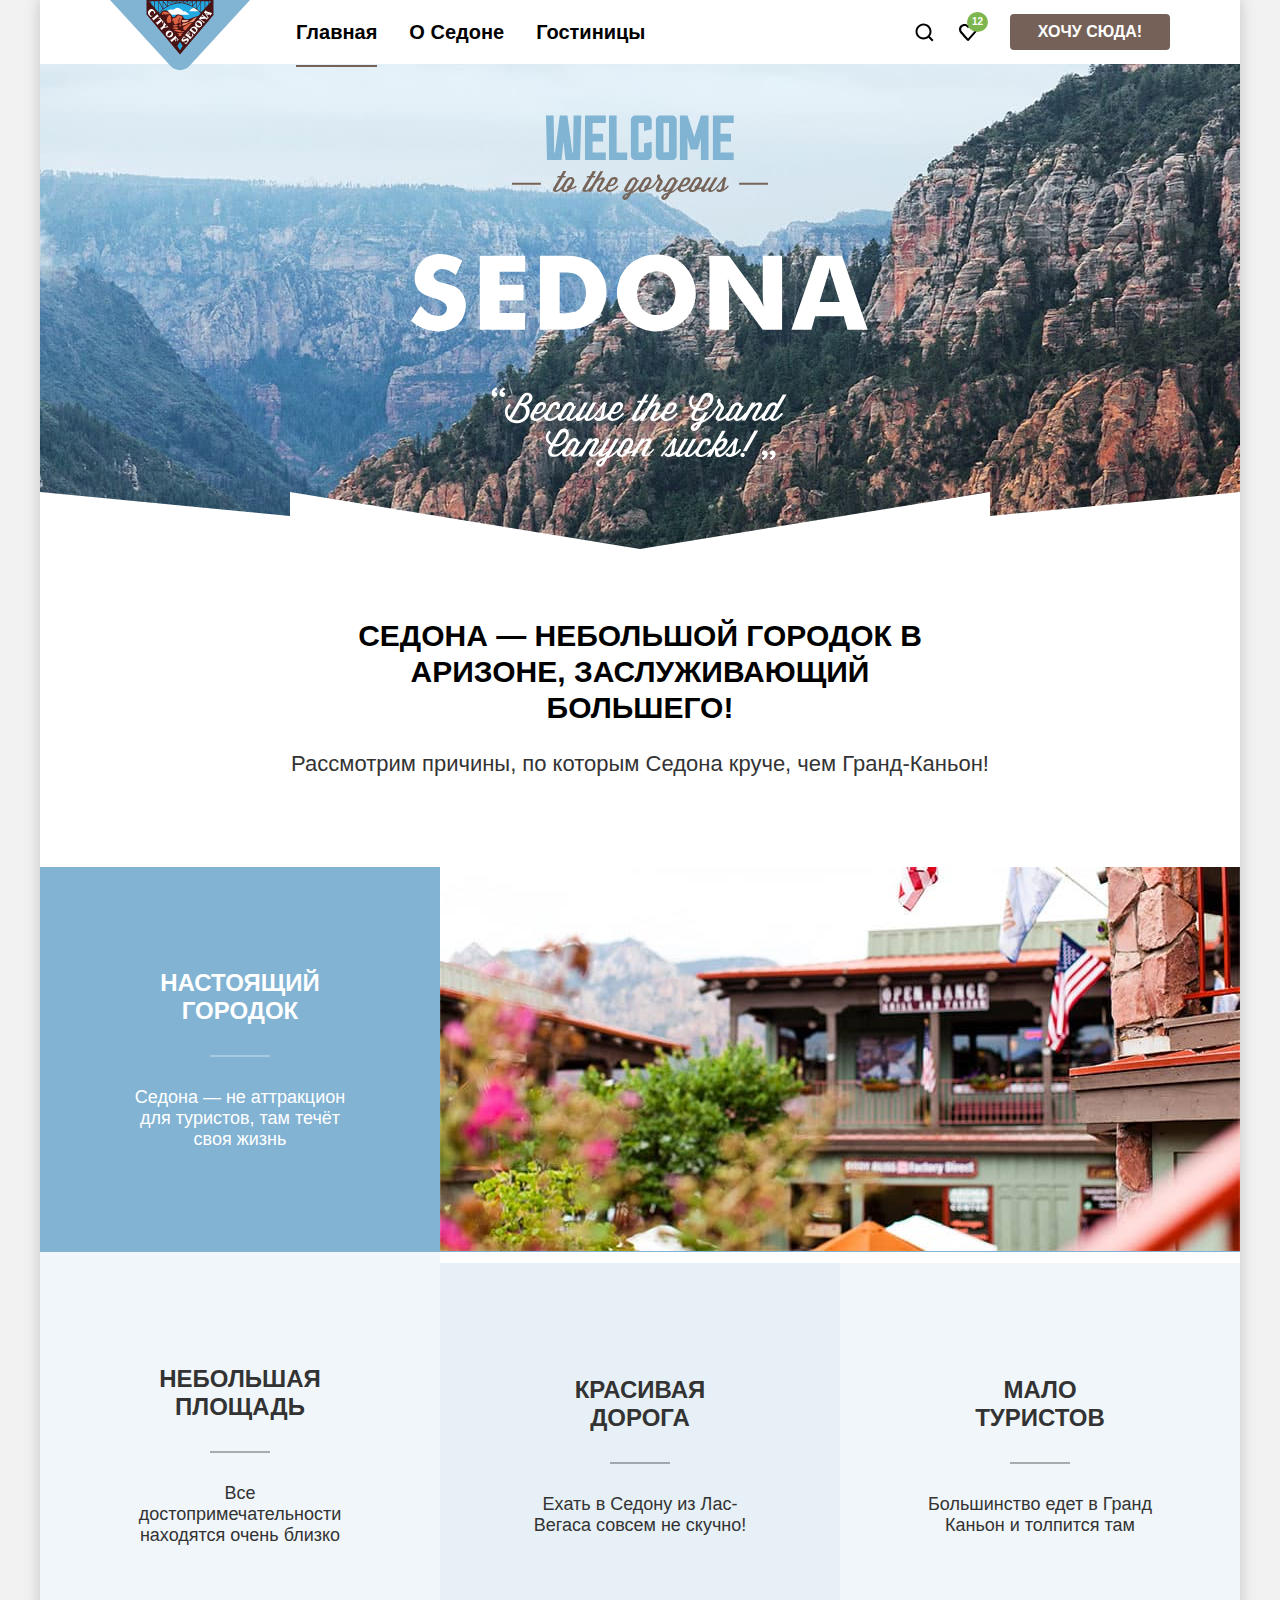
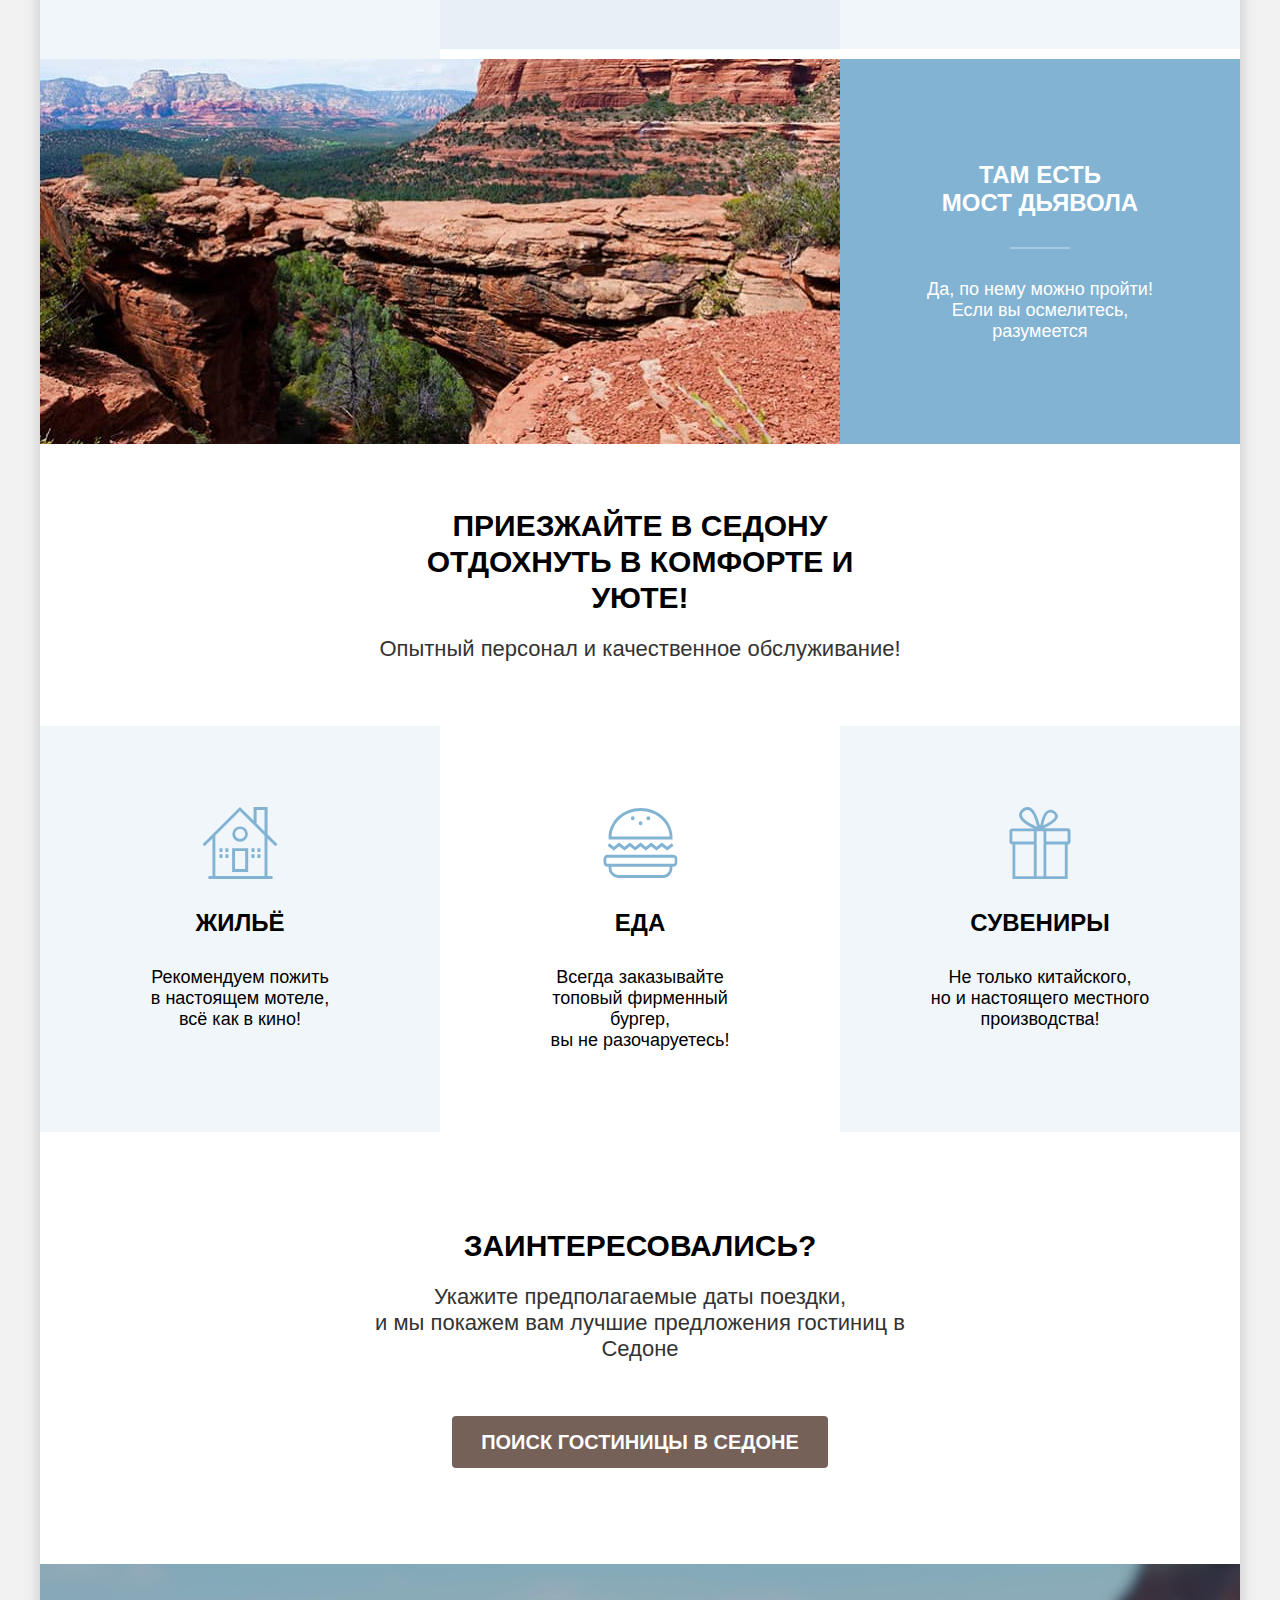
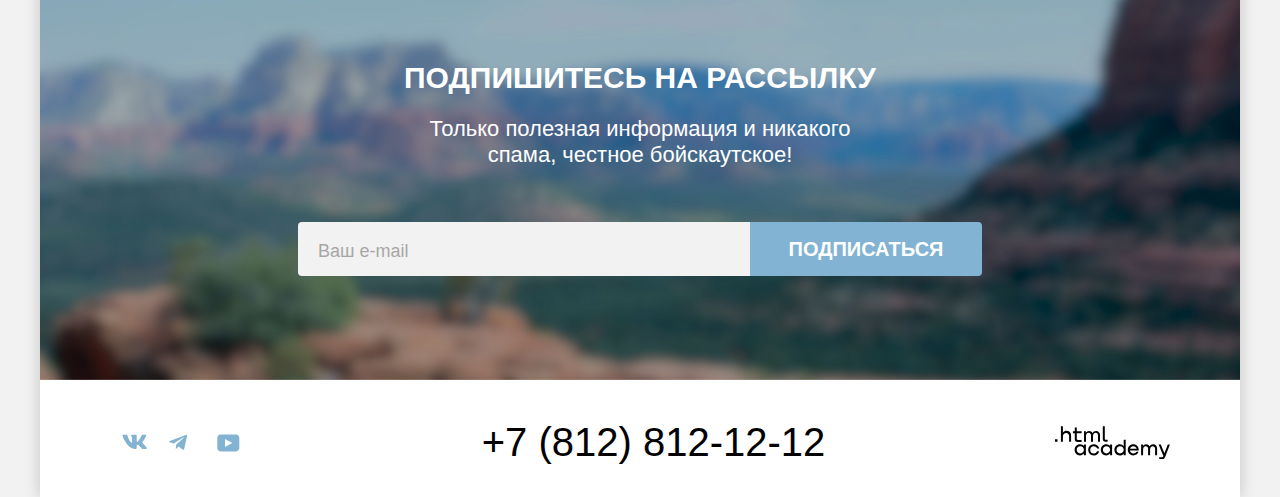
==== commit 7a520844: "Merge pull request #9 from YuliyaMagdenko/master" ====
--- a/index.html
+++ b/index.html
@@ -4,6 +4,7 @@
     <meta charset="utf-8">
     <title>Седона</title>
     <link rel="stylesheet" href="styles/styles.css">
+    <link rel="icon" href="favicon.ico">
   </head>
   <body>
     <div class="page-container">
--- a/styles/styles.css
+++ b/styles/styles.css
@@ -1124,7 +1124,7 @@
   margin-bottom: -4px;
 }
 
-.filter-buttons .reset-button:active span,
+.filter-buttons .reset-button:active,
 .filter-buttons .reset-button:hover {
   opacity: 30%;
 }
@@ -1549,7 +1549,7 @@
   position: absolute;
   font-size: 16px;
   line-height: 21px;
-  left: 0px;
+  left: 0;
   top: 51px;
   padding: 0 20px 0;
 }
